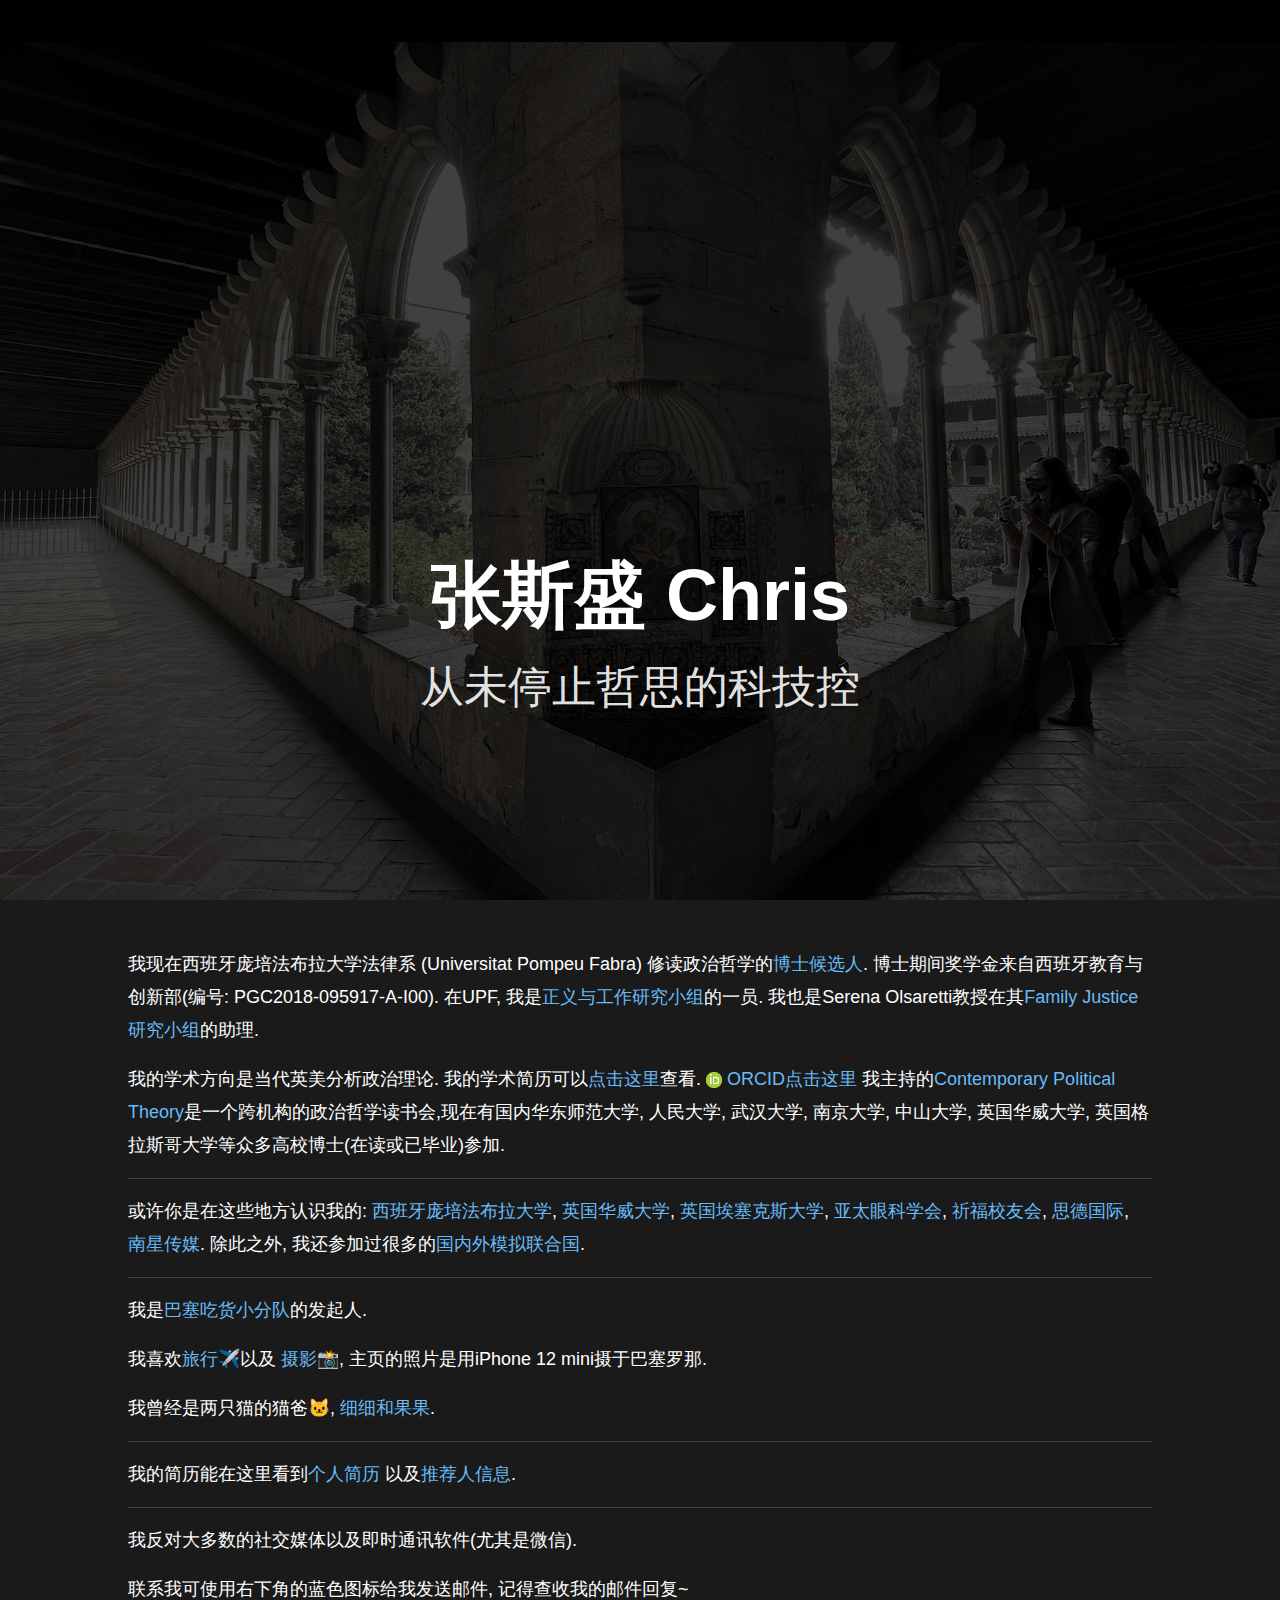
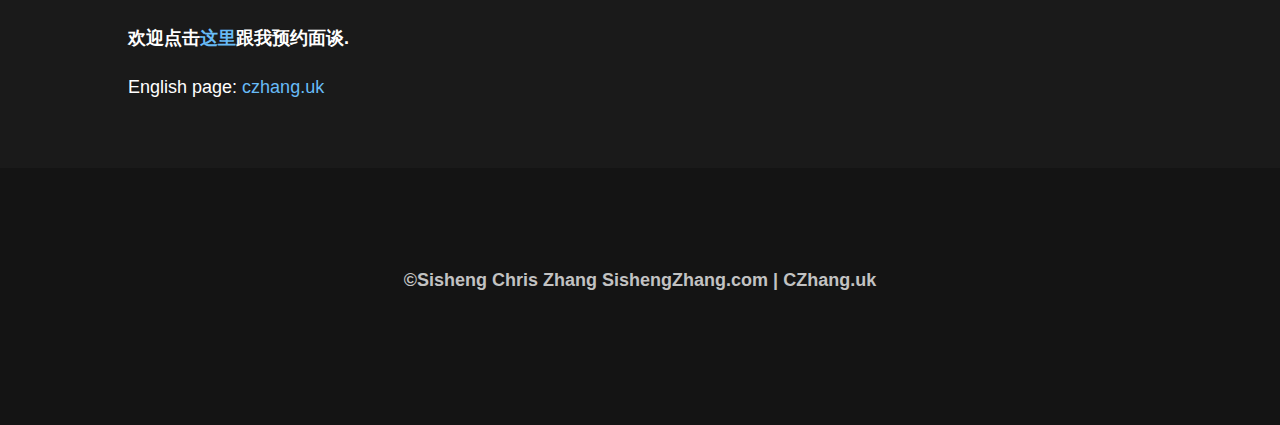
==== index.html @ 26343f3d "Update index.html" ====
<!DOCTYPE html>
<html xmlns="http://www.w3.org/1999/xhtml" lang="en">

<head>

	<meta charset="utf-8" /> 
<script type="text/javascript">window.$crisp=[];window.CRISP_WEBSITE_ID="289ef749-e0b7-4349-85bf-b45038f3fcbf";(function(){d=document;s=d.createElement("script");s.src="https://client.crisp.chat/l.js";s.async=1;d.getElementsByTagName("head")[0].appendChild(s);})();</script>

<meta http-equiv="Content-Type" content="text/html; charset=utf-8" />
		<meta name="Sisheng Chris Zhang" content="" />
		<meta name="Chris Zhang" content="" />
		<meta name="S Chris Zhang" content="" />
		<meta name="" content="" />
		<meta name="robots" content="index, follow" />
		<meta name="generator" content="RapidWeaver" />
		<link rel="apple-touch-icon" sizes="167x167" href="https://czhang.uk/resources/medium.png" />
<link rel="apple-touch-icon" sizes="180x180" href="https://czhang.uk/resources/Logo%20cut.png" />
<link rel="apple-touch-icon" sizes="152x152" href="https://czhang.uk/resources/small.png" />
<link rel="mask-icon" href="https://czhang.uk/resources/Logo%20cut.png" color="rgba(255,255,255,1.00)" /><link rel="icon" type="image/png" href="https://czhang.uk/resources/favicon_medium.png" sizes="32x32" />
<link rel="icon" type="image/png" href="https://czhang.uk/resources/favicon_small.png" sizes="16x16" />
<link rel="icon" type="image/png" href="https://czhang.uk/resources/favicon_large.png" sizes="64x64" />
 

	<!-- Meta tags -->
	<meta name="viewport" content="width=device-width, initial-scale=1.0, maximum-scale=1.0, user-scalable=0" />

	<title>Sisheng Chris Zhang</title>
	<link rel="stylesheet" type="text/css" media="all" href="rw_common/themes/Climate/consolidated-0.css?rwcache=665273799" />
		
	    
</head>

<!-- This page was created with RapidWeaver from Realmac Software. http://www.realmacsoftware.com -->

<body>
	<div class="hero" id="hero">
        <nav class="navbar navbar-expand-lg">
            <a class="navbar-brand" href="http://sishengzhang.com/">
                <span class="navbar-title">张斯盛 Chris</span>
            </a>
            <button class="navbar-toggler" type="button" data-toggle="collapse" data-target="#navbarNav" aria-controls="navbarNav" aria-expanded="false"
                aria-label="Toggle navigation">
                <span class="navbar-toggler-icon"></span>
            </button>
            <div class="collapse navbar-collapse" id="navbarNav">
                
            </div>
        </nav>

		<div class="hero-content" id="hero">
				<h1 class="hero-title">张斯盛 Chris</h1>
				<h2 class="hero-slogan">从未停止哲思的科技控</h2>
		</div>

		<div class="hero-background"></div>
	</div>

	<main class="content">
		<div class="container py-5">
			<div class="row">
				<div class="col-sm-0 main">
					<p>我现在西班牙庞培法布拉大学法律系 (Universitat Pompeu Fabra) 修读政治哲学的<a href="https://www.upf.edu/web/lphi/entry/-/-/153274/adscripcion/sisheng-chris-zhang">博士候选人</a>. 博士期间奖学金来自西班牙教育与创新部(编号: PGC2018-095917-A-I00). 在UPF, 我是<a href="https://www.upf.edu/web/justwork/members">正义与工作研究小组</a>的一员. 我也是Serena Olsaretti教授在其<a href="https://www.demographyethicsandpublicpolicy.org/">Family Justice研究小组</a>的助理.</p>

<p>我的学术方向是当代英美分析政治理论. 我的学术简历可以<a href="http://ac.czhang.uk">点击这里</a>查看. <img src="resources/ORCIDiD_icon16x16.png" alt="ORCIDiD_icon16x16.png" />
<a href="https://orcid.org/0000-0002-7326-9671">ORCID点击这里</a> 我主持的<a href="http://cpt.czhang.uk">Contemporary Political Theory</a>是一个跨机构的政治哲学读书会,现在有国内华东师范大学, 人民大学, 武汉大学, 南京大学, 中山大学, 英国华威大学, 英国格拉斯哥大学等众多高校博士(在读或已毕业)参加. </p>

<hr />

<p>或许你是在这些地方认识我的: <a href="https://www.upf.edu/web/filosofiapolitica">西班牙庞培法布拉大学</a>, <a href="https://warwick.ac.uk/fac/soc/pais/">英国华威大学</a>, <a href="https://www.essex.ac.uk/departments/government">英国埃塞克斯大学</a>, <a href="https://www.apaophth.org/">亚太眼科学会</a>, <a href="http://www.cliffordalumni.com/">祈福校友会</a>, <a href="http://www.seedasdan.org/">思德国际</a>, <a href="http://www.sstarmedia.com/">南星传媒</a>. 除此之外, 我还参加过很多的<a href="https://u.pcloud.link/publink/show?code=XZld8rXZqbcnyIj0Ha4roGVlmhu0tu2M1gRy">国内外模拟联合国</a>. </p>

<hr />

<p>我是<a href="http://foodie.czhang.uk">巴塞吃货小分队</a>的发起人. </p>

<p>我喜欢<a href="https://www.google.com/maps/d/u/0/edit?mid=1Q15YUxP8qTh0-BNy-ZKfhBfVntgDXPQ1&amp;usp=sharing">旅行✈️</a>以及 <a href="https://500px.com/kzssc">摄影📸</a>, 主页的照片是用iPhone 12 mini摄于巴塞罗那. </p>

<p>我曾经是两只猫的猫爸🐱, <a href="resources/IMG_5332.JPG">细细和果果</a>. </p>

<hr />

<p>我的简历能在这里看到<a href="https://u.pcloud.link/publink/show?code=XZ368rXZHqCH0nmxDwfwWs0xz5ySpzNex4qV">个人简历</a> 以及<a href="http://ref.czhang.uk">推荐人信息</a>.</p>

<hr />

<p>我反对大多数的社交媒体以及即时通讯软件(尤其是微信). </p>

<p>联系我可使用右下角的蓝色图标给我发送邮件, 记得查收我的邮件回复~</p>

<p><strong>欢迎点击<a href="http://meet.czhang.uk">这里</a>跟我预约面谈.</strong></p>

<p>English page: <a href="http://www.czhang.uk">czhang.uk</a></p>
                </div>

                <div class="col-sm-0 sidebar">
                    <h4>Meeting Appointment</h4>
                    
                    
                </div>
			</div>
		</div>

		<div class="footer">
			<div class="container">
				<div class="row">
					<div class="col-sm-12">
						<div class="footer-content text-center">
							&copy;Sisheng Chris Zhang  SishengZhang.com | CZhang.uk
						</div>

						
					</div>
				</div>
			</div>
		</div>
	</main>

	<script type="text/javascript" src="rw_common/themes/Climate/js/main.js?rwcache=665273799"></script>
</body>

</html>
---- rw_common/themes/Climate/consolidated-0.css ----
@media only screen {a:link,a:visited{color:rgba(104,187,247,1.00)}a:active,a:hover{color:rgba(83,150,198,1.00)}.btn-primary:link,.form-input-button{color:#fff;background-color:rgba(104,187,247,1.00);border-color:rgba(104,187,247,1.00)}.btn-primary:active,.btn-primary:hover,.form-input-button:active,.form-input-button:hover{background-color:rgba(83,150,198,1.00);border-color:rgba(83,150,198,1.00)}.footer-content a,.navbar-nav .dropdown-menu a:link,.thumbnail-caption{color:rgba(104,187,247,1.00)}.album-title,h1,h2,h3,h4,h5,h6{color:rgba(255,255,255,1.00)}.album-title em,h1 em,h2 em,h3 em,h4 em,h5 em,h6 em{color:rgba(255,255,255,1.00)}.album-title:after,h1:after,h2:after,h3:after,h4:after,h5:after,h6:after{background-color:rgba(104,187,247,1.00)}.photo-background,body{background-color:rgba(26,26,26,1.00);color:rgba(255,255,255,1.00);font-size:18px}.sidebar{color:rgba(255,255,255,0.45)}.hero-overlay{background-color:rgba(0,0,0,0.75)}.hero-background:before{background-color:rgba(0,0,0,0.75)}.hero-title{color:rgba(255,255,255,1.00)}.hero-slogan{color:rgba(255,255,255,0.90)}.navbar{background-color:rgba(0,0,0,1.00)}.nav-link:link,.nav-link:visited{color:rgba(255,255,255,0.75)}.navbar-nav>.nav-item.active>.nav-link,.navbar-nav>.nav-item>.nav-link:hover{color:rgba(255,255,255,1.00)}.navbar-toggler-icon{background:url("data:image/svg+xml;charset=utf8,%3Csvg viewBox='0 0 30 30' xmlns='http://www.w3.org/2000/svg'%3E%3Cpath stroke='rgba(255,255,255,0.75)' stroke-width='2' stroke-linecap='round' stroke-miterlimit='10' d='M4 7h22M4 15h22M4 23h22'/%3E%3C/svg%3E")}.footer{background-color:rgba(20,20,20,1.00)}.footer a:active,.footer a:hover,.footer a:link,.footer a:visited,.footer-content{color:rgba(194,194,194,1.00)!important}.sidebar {display: none !important;}.navbar .navbar-brand img {display: inline-block;}.hero-background {filter: saturate(35%);}.container {max-width: 80% !important;}}/*! * Bootstrap v4.0.0 (https://getbootstrap.com) * Copyright 2011-2018 The Bootstrap Authors * Copyright 2011-2018 Twitter, Inc. * Licensed under MIT (https://github.com/twbs/bootstrap/blob/master/LICENSE) */:root{--blue:#007bff;--indigo:#6610f2;--purple:#6f42c1;--pink:#e83e8c;--red:#dc3545;--orange:#fd7e14;--yellow:#ffc107;--green:#28a745;--teal:#20c997;--cyan:#17a2b8;--white:#fff;--gray:#6c757d;--gray-dark:#343a40;--primary:#007bff;--secondary:#6c757d;--success:#28a745;--info:#17a2b8;--warning:#ffc107;--danger:#dc3545;--light:#f8f9fa;--dark:#343a40;--breakpoint-xs:0;--breakpoint-sm:576px;--breakpoint-md:768px;--breakpoint-lg:992px;--breakpoint-xl:1200px;--font-family-sans-serif:-apple-system,BlinkMacSystemFont,"Segoe UI",Roboto,"Helvetica Neue",Arial,sans-serif,"Apple Color Emoji","Segoe UI Emoji","Segoe UI Symbol";--font-family-monospace:SFMono-Regular,Menlo,Monaco,Consolas,"Liberation Mono","Courier New",monospace}*,:after,:before{-webkit-box-sizing:border-box;box-sizing:border-box}html{font-family:sans-serif;line-height:1.15;-webkit-text-size-adjust:100%;-ms-text-size-adjust:100%;-ms-overflow-style:scrollbar;-webkit-tap-highlight-color:transparent}@-ms-viewport{width:device-width}article,aside,dialog,figcaption,figure,footer,header,hgroup,main,nav,section{display:block}body{margin:0;font-family:-apple-system,BlinkMacSystemFont,Segoe UI,Roboto,Helvetica Neue,Arial,sans-serif;font-size:1rem;font-weight:400;line-height:1.6;color:#fff;text-align:left;background-color:#000}[tabindex="-1"]:focus{outline:0!important}hr{-webkit-box-sizing:content-box;box-sizing:content-box;height:0;overflow:visible}h1,h2,h3,h4,h5,h6{margin-top:0;margin-bottom:.66666667rem}p{margin-top:0;margin-bottom:1rem}abbr[data-original-title],abbr[title]{text-decoration:underline;-webkit-text-decoration:underline dotted;text-decoration:underline dotted;cursor:help;border-bottom:0}address{font-style:normal;line-height:inherit}address,dl,ol,ul{margin-bottom:1rem}dl,ol,ul{margin-top:0}ol ol,ol ul,ul ol,ul ul{margin-bottom:0}dt{font-weight:600}dd{margin-bottom:.5rem;margin-left:0}blockquote{margin:0 0 1rem}dfn{font-style:italic}b,strong{font-weight:bolder}small{font-size:80%}sub,sup{position:relative;font-size:75%;line-height:0;vertical-align:baseline}sub{bottom:-.25em}sup{top:-.5em}a{color:#007bff;text-decoration:none;background-color:transparent;-webkit-text-decoration-skip:objects}a:hover{color:#0056b3;text-decoration:underline}a:not([href]):not([tabindex]),a:not([href]):not([tabindex]):focus,a:not([href]):not([tabindex]):hover{color:inherit;text-decoration:none}a:not([href]):not([tabindex]):focus{outline:0}code,kbd,pre,samp{font-family:monospace,monospace;font-size:1em}pre{margin-top:0;margin-bottom:1rem;overflow:auto;-ms-overflow-style:scrollbar}figure{margin:0 0 1rem}img{vertical-align:middle;border-style:none}svg:not(:root){overflow:hidden}table{border-collapse:collapse}caption{padding-top:.75rem;padding-bottom:.75rem;color:#6c757d;text-align:left;caption-side:bottom}th{text-align:inherit}label{display:inline-block;margin-bottom:.5rem}button{border-radius:0}button:focus{outline:1px dotted;outline:5px auto -webkit-focus-ring-color}button,input,optgroup,select,textarea{margin:0;font-family:inherit;font-size:inherit;line-height:inherit}button,input{overflow:visible}button,select{text-transform:none}[type=reset],[type=submit],button,html [type=button]{-webkit-appearance:button}[type=button]::-moz-focus-inner,[type=reset]::-moz-focus-inner,[type=submit]::-moz-focus-inner,button::-moz-focus-inner{padding:0;border-style:none}input[type=checkbox],input[type=radio]{-webkit-box-sizing:border-box;box-sizing:border-box;padding:0}input[type=date],input[type=datetime-local],input[type=month],input[type=time]{-webkit-appearance:listbox}textarea{overflow:auto;resize:vertical}fieldset{min-width:0;padding:0;margin:0;border:0}legend{display:block;width:100%;max-width:100%;padding:0;margin-bottom:.5rem;font-size:1.5rem;line-height:inherit;color:inherit;white-space:normal}progress{vertical-align:baseline}[type=number]::-webkit-inner-spin-button,[type=number]::-webkit-outer-spin-button{height:auto}[type=search]{outline-offset:-2px;-webkit-appearance:none}[type=search]::-webkit-search-cancel-button,[type=search]::-webkit-search-decoration{-webkit-appearance:none}::-webkit-file-upload-button{font:inherit;-webkit-appearance:button}output{display:inline-block}summary{display:list-item;cursor:pointer}template{display:none}[hidden]{display:none!important}.album-title,.blog-entry .blog-entry-title,.h1,.h2,.h3,.h4,.h5,.h6,.photo-background .photo-navigation .photo-title,h1,h2,h3,h4,h5,h6{margin-bottom:.66666667rem;font-family:inherit;font-weight:600;line-height:1.4;color:inherit}.h1,h1{font-size:4.5rem}.album-title,.blog-entry .blog-entry-title,.h2,.photo-background .photo-navigation .photo-title,h2{font-size:2.75rem}.h3,h3{font-size:2rem}.h4,h4{font-size:1.5rem}.h5,.h6,h5,h6{font-size:1rem}.album-description,.lead,.photo-background .photo-navigation .photo-caption{font-size:1.5rem;font-weight:300}.display-1{font-size:6rem}.display-1,.display-2{font-weight:300;line-height:1.4}.display-2{font-size:5.5rem}.display-3{font-size:4.5rem}.display-3,.display-4{font-weight:300;line-height:1.4}.display-4{font-size:3.5rem}hr{margin-top:1rem;margin-bottom:1rem;border:0;border-top:1px solid #404040}.small,small{font-size:80%;font-weight:400}.mark,mark{padding:.2em;background-color:#fcf8e3}.list-inline,.list-unstyled{padding-left:0;list-style:none}.list-inline-item{display:inline-block}.list-inline-item:not(:last-child){margin-right:.5rem}.initialism{font-size:90%;text-transform:uppercase}.blockquote{margin-bottom:1rem;font-size:1.25rem}.blockquote-footer{display:block;font-size:80%;color:#6c757d}.blockquote-footer:before{content:"\2014   \A0"}.album-wrapper .thumbnail-wrap .thumbnail-frame>a>img,.blog-entry img,.img-fluid,.img-thumbnail,img{max-width:100%;height:auto}.img-thumbnail{padding:.25rem;background-color:#000;border:1px solid #dee2e6;border-radius:.25rem}.figure{display:inline-block}.figure-img{margin-bottom:.5rem;line-height:1}.figure-caption{font-size:90%;color:#6c757d}code,kbd,pre,samp{font-family:SFMono-Regular,Menlo,Monaco,Consolas,Liberation Mono,Courier New,monospace}code{font-size:87.5%;color:#e83e8c;word-break:break-word}a>code{color:inherit}kbd{padding:.2rem .4rem;font-size:87.5%;color:#fff;background-color:#212529;border-radius:.2rem}kbd kbd{padding:0;font-size:100%;font-weight:600}pre{display:block;font-size:87.5%;color:#212529}pre code{font-size:inherit;color:inherit;word-break:normal}.pre-scrollable{max-height:340px;overflow-y:scroll}.container{width:100%;padding-right:15px;padding-left:15px;margin-right:auto;margin-left:auto}@media (min-width:576px){.container{max-width:540px}}@media (min-width:768px){.container{max-width:720px}}@media (min-width:992px){.container{max-width:880px}}@media (min-width:1200px){.container{max-width:980px}}.container-fluid{width:100%;padding-right:15px;padding-left:15px;margin-right:auto;margin-left:auto}.row{display:-webkit-box;display:-ms-flexbox;display:flex;-ms-flex-wrap:wrap;flex-wrap:wrap;margin-right:-15px;margin-left:-15px}.no-gutters{margin-right:0;margin-left:0}.no-gutters>.col,.no-gutters>[class*=col-]{padding-right:0;padding-left:0}.col,.col-1,.col-2,.col-3,.col-4,.col-5,.col-6,.col-7,.col-8,.col-9,.col-10,.col-11,.col-12,.col-auto,.col-lg,.col-lg-1,.col-lg-2,.col-lg-3,.col-lg-4,.col-lg-5,.col-lg-6,.col-lg-7,.col-lg-8,.col-lg-9,.col-lg-10,.col-lg-11,.col-lg-12,.col-lg-auto,.col-md,.col-md-1,.col-md-2,.col-md-3,.col-md-4,.col-md-5,.col-md-6,.col-md-7,.col-md-8,.col-md-9,.col-md-10,.col-md-11,.col-md-12,.col-md-auto,.col-sm,.col-sm-1,.col-sm-2,.col-sm-3,.col-sm-4,.col-sm-5,.col-sm-6,.col-sm-7,.col-sm-8,.col-sm-9,.col-sm-10,.col-sm-11,.col-sm-12,.col-sm-auto,.col-xl,.col-xl-1,.col-xl-2,.col-xl-3,.col-xl-4,.col-xl-5,.col-xl-6,.col-xl-7,.col-xl-8,.col-xl-9,.col-xl-10,.col-xl-11,.col-xl-12,.col-xl-auto,.form-select-field{position:relative;width:100%;min-height:1px;padding-right:15px;padding-left:15px}.col{-ms-flex-preferred-size:0;flex-basis:0;-webkit-box-flex:1;-ms-flex-positive:1;flex-grow:1;max-width:100%}.col-auto{-ms-flex:0 0 auto;flex:0 0 auto;width:auto;max-width:none}.col-1,.col-auto{-webkit-box-flex:0}.col-1{-ms-flex:0 0 8.33333333%;flex:0 0 8.33333333%;max-width:8.33333333%}.col-2{-ms-flex:0 0 16.66666667%;flex:0 0 16.66666667%;max-width:16.66666667%}.col-2,.col-3{-webkit-box-flex:0}.col-3{-ms-flex:0 0 25%;flex:0 0 25%;max-width:25%}.col-4{-ms-flex:0 0 33.33333333%;flex:0 0 33.33333333%;max-width:33.33333333%}.col-4,.col-5{-webkit-box-flex:0}.col-5{-ms-flex:0 0 41.66666667%;flex:0 0 41.66666667%;max-width:41.66666667%}.col-6{-ms-flex:0 0 50%;flex:0 0 50%;max-width:50%}.col-6,.col-7{-webkit-box-flex:0}.col-7{-ms-flex:0 0 58.33333333%;flex:0 0 58.33333333%;max-width:58.33333333%}.col-8{-ms-flex:0 0 66.66666667%;flex:0 0 66.66666667%;max-width:66.66666667%}.col-8,.col-9{-webkit-box-flex:0}.col-9{-ms-flex:0 0 75%;flex:0 0 75%;max-width:75%}.col-10{-ms-flex:0 0 83.33333333%;flex:0 0 83.33333333%;max-width:83.33333333%}.col-10,.col-11{-webkit-box-flex:0}.col-11{-ms-flex:0 0 91.66666667%;flex:0 0 91.66666667%;max-width:91.66666667%}.col-12{-webkit-box-flex:0;-ms-flex:0 0 100%;flex:0 0 100%;max-width:100%}.order-first{-webkit-box-ordinal-group:0;-ms-flex-order:-1;order:-1}.order-last{-webkit-box-ordinal-group:14;-ms-flex-order:13;order:13}.order-0{-webkit-box-ordinal-group:1;-ms-flex-order:0;order:0}.order-1{-webkit-box-ordinal-group:2;-ms-flex-order:1;order:1}.order-2{-webkit-box-ordinal-group:3;-ms-flex-order:2;order:2}.order-3{-webkit-box-ordinal-group:4;-ms-flex-order:3;order:3}.order-4{-webkit-box-ordinal-group:5;-ms-flex-order:4;order:4}.order-5{-webkit-box-ordinal-group:6;-ms-flex-order:5;order:5}.order-6{-webkit-box-ordinal-group:7;-ms-flex-order:6;order:6}.order-7{-webkit-box-ordinal-group:8;-ms-flex-order:7;order:7}.order-8{-webkit-box-ordinal-group:9;-ms-flex-order:8;order:8}.order-9{-webkit-box-ordinal-group:10;-ms-flex-order:9;order:9}.order-10{-webkit-box-ordinal-group:11;-ms-flex-order:10;order:10}.order-11{-webkit-box-ordinal-group:12;-ms-flex-order:11;order:11}.order-12{-webkit-box-ordinal-group:13;-ms-flex-order:12;order:12}.offset-1{margin-left:8.33333333%}.offset-2{margin-left:16.66666667%}.offset-3{margin-left:25%}.offset-4{margin-left:33.33333333%}.offset-5{margin-left:41.66666667%}.offset-6{margin-left:50%}.offset-7{margin-left:58.33333333%}.offset-8{margin-left:66.66666667%}.offset-9{margin-left:75%}.offset-10{margin-left:83.33333333%}.offset-11{margin-left:91.66666667%}@media (min-width:576px){.col-sm{-ms-flex-preferred-size:0;flex-basis:0;-webkit-box-flex:1;-ms-flex-positive:1;flex-grow:1;max-width:100%}.col-sm-auto{-webkit-box-flex:0;-ms-flex:0 0 auto;flex:0 0 auto;width:auto;max-width:none}.col-sm-1{-webkit-box-flex:0;-ms-flex:0 0 8.33333333%;flex:0 0 8.33333333%;max-width:8.33333333%}.col-sm-2{-webkit-box-flex:0;-ms-flex:0 0 16.66666667%;flex:0 0 16.66666667%;max-width:16.66666667%}.col-sm-3{-webkit-box-flex:0;-ms-flex:0 0 25%;flex:0 0 25%;max-width:25%}.col-sm-4{-webkit-box-flex:0;-ms-flex:0 0 33.33333333%;flex:0 0 33.33333333%;max-width:33.33333333%}.col-sm-5{-webkit-box-flex:0;-ms-flex:0 0 41.66666667%;flex:0 0 41.66666667%;max-width:41.66666667%}.col-sm-6,.form-select-field{-webkit-box-flex:0;-ms-flex:0 0 50%;flex:0 0 50%;max-width:50%}.col-sm-7{-webkit-box-flex:0;-ms-flex:0 0 58.33333333%;flex:0 0 58.33333333%;max-width:58.33333333%}.col-sm-8{-webkit-box-flex:0;-ms-flex:0 0 66.66666667%;flex:0 0 66.66666667%;max-width:66.66666667%}.col-sm-9{-webkit-box-flex:0;-ms-flex:0 0 75%;flex:0 0 75%;max-width:75%}.col-sm-10{-webkit-box-flex:0;-ms-flex:0 0 83.33333333%;flex:0 0 83.33333333%;max-width:83.33333333%}.col-sm-11{-webkit-box-flex:0;-ms-flex:0 0 91.66666667%;flex:0 0 91.66666667%;max-width:91.66666667%}.col-sm-12{-webkit-box-flex:0;-ms-flex:0 0 100%;flex:0 0 100%;max-width:100%}.order-sm-first{-webkit-box-ordinal-group:0;-ms-flex-order:-1;order:-1}.order-sm-last{-webkit-box-ordinal-group:14;-ms-flex-order:13;order:13}.order-sm-0{-webkit-box-ordinal-group:1;-ms-flex-order:0;order:0}.order-sm-1{-webkit-box-ordinal-group:2;-ms-flex-order:1;order:1}.order-sm-2{-webkit-box-ordinal-group:3;-ms-flex-order:2;order:2}.order-sm-3{-webkit-box-ordinal-group:4;-ms-flex-order:3;order:3}.order-sm-4{-webkit-box-ordinal-group:5;-ms-flex-order:4;order:4}.order-sm-5{-webkit-box-ordinal-group:6;-ms-flex-order:5;order:5}.order-sm-6{-webkit-box-ordinal-group:7;-ms-flex-order:6;order:6}.order-sm-7{-webkit-box-ordinal-group:8;-ms-flex-order:7;order:7}.order-sm-8{-webkit-box-ordinal-group:9;-ms-flex-order:8;order:8}.order-sm-9{-webkit-box-ordinal-group:10;-ms-flex-order:9;order:9}.order-sm-10{-webkit-box-ordinal-group:11;-ms-flex-order:10;order:10}.order-sm-11{-webkit-box-ordinal-group:12;-ms-flex-order:11;order:11}.order-sm-12{-webkit-box-ordinal-group:13;-ms-flex-order:12;order:12}.offset-sm-0{margin-left:0}.offset-sm-1{margin-left:8.33333333%}.offset-sm-2{margin-left:16.66666667%}.offset-sm-3{margin-left:25%}.offset-sm-4{margin-left:33.33333333%}.offset-sm-5{margin-left:41.66666667%}.offset-sm-6{margin-left:50%}.offset-sm-7{margin-left:58.33333333%}.offset-sm-8{margin-left:66.66666667%}.offset-sm-9{margin-left:75%}.offset-sm-10{margin-left:83.33333333%}.offset-sm-11{margin-left:91.66666667%}}@media (min-width:768px){.col-md{-ms-flex-preferred-size:0;flex-basis:0;-webkit-box-flex:1;-ms-flex-positive:1;flex-grow:1;max-width:100%}.col-md-auto{-webkit-box-flex:0;-ms-flex:0 0 auto;flex:0 0 auto;width:auto;max-width:none}.col-md-1{-webkit-box-flex:0;-ms-flex:0 0 8.33333333%;flex:0 0 8.33333333%;max-width:8.33333333%}.col-md-2{-webkit-box-flex:0;-ms-flex:0 0 16.66666667%;flex:0 0 16.66666667%;max-width:16.66666667%}.col-md-3{-webkit-box-flex:0;-ms-flex:0 0 25%;flex:0 0 25%;max-width:25%}.col-md-4{-webkit-box-flex:0;-ms-flex:0 0 33.33333333%;flex:0 0 33.33333333%;max-width:33.33333333%}.col-md-5{-webkit-box-flex:0;-ms-flex:0 0 41.66666667%;flex:0 0 41.66666667%;max-width:41.66666667%}.col-md-6{-webkit-box-flex:0;-ms-flex:0 0 50%;flex:0 0 50%;max-width:50%}.col-md-7{-webkit-box-flex:0;-ms-flex:0 0 58.33333333%;flex:0 0 58.33333333%;max-width:58.33333333%}.col-md-8{-webkit-box-flex:0;-ms-flex:0 0 66.66666667%;flex:0 0 66.66666667%;max-width:66.66666667%}.col-md-9{-webkit-box-flex:0;-ms-flex:0 0 75%;flex:0 0 75%;max-width:75%}.col-md-10{-webkit-box-flex:0;-ms-flex:0 0 83.33333333%;flex:0 0 83.33333333%;max-width:83.33333333%}.col-md-11{-webkit-box-flex:0;-ms-flex:0 0 91.66666667%;flex:0 0 91.66666667%;max-width:91.66666667%}.col-md-12{-webkit-box-flex:0;-ms-flex:0 0 100%;flex:0 0 100%;max-width:100%}.order-md-first{-webkit-box-ordinal-group:0;-ms-flex-order:-1;order:-1}.order-md-last{-webkit-box-ordinal-group:14;-ms-flex-order:13;order:13}.order-md-0{-webkit-box-ordinal-group:1;-ms-flex-order:0;order:0}.order-md-1{-webkit-box-ordinal-group:2;-ms-flex-order:1;order:1}.order-md-2{-webkit-box-ordinal-group:3;-ms-flex-order:2;order:2}.order-md-3{-webkit-box-ordinal-group:4;-ms-flex-order:3;order:3}.order-md-4{-webkit-box-ordinal-group:5;-ms-flex-order:4;order:4}.order-md-5{-webkit-box-ordinal-group:6;-ms-flex-order:5;order:5}.order-md-6{-webkit-box-ordinal-group:7;-ms-flex-order:6;order:6}.order-md-7{-webkit-box-ordinal-group:8;-ms-flex-order:7;order:7}.order-md-8{-webkit-box-ordinal-group:9;-ms-flex-order:8;order:8}.order-md-9{-webkit-box-ordinal-group:10;-ms-flex-order:9;order:9}.order-md-10{-webkit-box-ordinal-group:11;-ms-flex-order:10;order:10}.order-md-11{-webkit-box-ordinal-group:12;-ms-flex-order:11;order:11}.order-md-12{-webkit-box-ordinal-group:13;-ms-flex-order:12;order:12}.offset-md-0{margin-left:0}.offset-md-1{margin-left:8.33333333%}.offset-md-2{margin-left:16.66666667%}.offset-md-3{margin-left:25%}.offset-md-4{margin-left:33.33333333%}.offset-md-5{margin-left:41.66666667%}.offset-md-6{margin-left:50%}.offset-md-7{margin-left:58.33333333%}.offset-md-8{margin-left:66.66666667%}.offset-md-9{margin-left:75%}.offset-md-10{margin-left:83.33333333%}.offset-md-11{margin-left:91.66666667%}}@media (min-width:992px){.col-lg{-ms-flex-preferred-size:0;flex-basis:0;-webkit-box-flex:1;-ms-flex-positive:1;flex-grow:1;max-width:100%}.col-lg-auto{-webkit-box-flex:0;-ms-flex:0 0 auto;flex:0 0 auto;width:auto;max-width:none}.col-lg-1{-webkit-box-flex:0;-ms-flex:0 0 8.33333333%;flex:0 0 8.33333333%;max-width:8.33333333%}.col-lg-2{-webkit-box-flex:0;-ms-flex:0 0 16.66666667%;flex:0 0 16.66666667%;max-width:16.66666667%}.col-lg-3{-webkit-box-flex:0;-ms-flex:0 0 25%;flex:0 0 25%;max-width:25%}.col-lg-4{-webkit-box-flex:0;-ms-flex:0 0 33.33333333%;flex:0 0 33.33333333%;max-width:33.33333333%}.col-lg-5{-webkit-box-flex:0;-ms-flex:0 0 41.66666667%;flex:0 0 41.66666667%;max-width:41.66666667%}.col-lg-6{-webkit-box-flex:0;-ms-flex:0 0 50%;flex:0 0 50%;max-width:50%}.col-lg-7{-webkit-box-flex:0;-ms-flex:0 0 58.33333333%;flex:0 0 58.33333333%;max-width:58.33333333%}.col-lg-8{-webkit-box-flex:0;-ms-flex:0 0 66.66666667%;flex:0 0 66.66666667%;max-width:66.66666667%}.col-lg-9{-webkit-box-flex:0;-ms-flex:0 0 75%;flex:0 0 75%;max-width:75%}.col-lg-10{-webkit-box-flex:0;-ms-flex:0 0 83.33333333%;flex:0 0 83.33333333%;max-width:83.33333333%}.col-lg-11{-webkit-box-flex:0;-ms-flex:0 0 91.66666667%;flex:0 0 91.66666667%;max-width:91.66666667%}.col-lg-12{-webkit-box-flex:0;-ms-flex:0 0 100%;flex:0 0 100%;max-width:100%}.order-lg-first{-webkit-box-ordinal-group:0;-ms-flex-order:-1;order:-1}.order-lg-last{-webkit-box-ordinal-group:14;-ms-flex-order:13;order:13}.order-lg-0{-webkit-box-ordinal-group:1;-ms-flex-order:0;order:0}.order-lg-1{-webkit-box-ordinal-group:2;-ms-flex-order:1;order:1}.order-lg-2{-webkit-box-ordinal-group:3;-ms-flex-order:2;order:2}.order-lg-3{-webkit-box-ordinal-group:4;-ms-flex-order:3;order:3}.order-lg-4{-webkit-box-ordinal-group:5;-ms-flex-order:4;order:4}.order-lg-5{-webkit-box-ordinal-group:6;-ms-flex-order:5;order:5}.order-lg-6{-webkit-box-ordinal-group:7;-ms-flex-order:6;order:6}.order-lg-7{-webkit-box-ordinal-group:8;-ms-flex-order:7;order:7}.order-lg-8{-webkit-box-ordinal-group:9;-ms-flex-order:8;order:8}.order-lg-9{-webkit-box-ordinal-group:10;-ms-flex-order:9;order:9}.order-lg-10{-webkit-box-ordinal-group:11;-ms-flex-order:10;order:10}.order-lg-11{-webkit-box-ordinal-group:12;-ms-flex-order:11;order:11}.order-lg-12{-webkit-box-ordinal-group:13;-ms-flex-order:12;order:12}.offset-lg-0{margin-left:0}.offset-lg-1{margin-left:8.33333333%}.offset-lg-2{margin-left:16.66666667%}.offset-lg-3{margin-left:25%}.offset-lg-4{margin-left:33.33333333%}.offset-lg-5{margin-left:41.66666667%}.offset-lg-6{margin-left:50%}.offset-lg-7{margin-left:58.33333333%}.offset-lg-8{margin-left:66.66666667%}.offset-lg-9{margin-left:75%}.offset-lg-10{margin-left:83.33333333%}.offset-lg-11{margin-left:91.66666667%}}@media (min-width:1200px){.col-xl{-ms-flex-preferred-size:0;flex-basis:0;-webkit-box-flex:1;-ms-flex-positive:1;flex-grow:1;max-width:100%}.col-xl-auto{-webkit-box-flex:0;-ms-flex:0 0 auto;flex:0 0 auto;width:auto;max-width:none}.col-xl-1{-webkit-box-flex:0;-ms-flex:0 0 8.33333333%;flex:0 0 8.33333333%;max-width:8.33333333%}.col-xl-2{-webkit-box-flex:0;-ms-flex:0 0 16.66666667%;flex:0 0 16.66666667%;max-width:16.66666667%}.col-xl-3{-webkit-box-flex:0;-ms-flex:0 0 25%;flex:0 0 25%;max-width:25%}.col-xl-4{-webkit-box-flex:0;-ms-flex:0 0 33.33333333%;flex:0 0 33.33333333%;max-width:33.33333333%}.col-xl-5{-webkit-box-flex:0;-ms-flex:0 0 41.66666667%;flex:0 0 41.66666667%;max-width:41.66666667%}.col-xl-6{-webkit-box-flex:0;-ms-flex:0 0 50%;flex:0 0 50%;max-width:50%}.col-xl-7{-webkit-box-flex:0;-ms-flex:0 0 58.33333333%;flex:0 0 58.33333333%;max-width:58.33333333%}.col-xl-8{-webkit-box-flex:0;-ms-flex:0 0 66.66666667%;flex:0 0 66.66666667%;max-width:66.66666667%}.col-xl-9{-webkit-box-flex:0;-ms-flex:0 0 75%;flex:0 0 75%;max-width:75%}.col-xl-10{-webkit-box-flex:0;-ms-flex:0 0 83.33333333%;flex:0 0 83.33333333%;max-width:83.33333333%}.col-xl-11{-webkit-box-flex:0;-ms-flex:0 0 91.66666667%;flex:0 0 91.66666667%;max-width:91.66666667%}.col-xl-12{-webkit-box-flex:0;-ms-flex:0 0 100%;flex:0 0 100%;max-width:100%}.order-xl-first{-webkit-box-ordinal-group:0;-ms-flex-order:-1;order:-1}.order-xl-last{-webkit-box-ordinal-group:14;-ms-flex-order:13;order:13}.order-xl-0{-webkit-box-ordinal-group:1;-ms-flex-order:0;order:0}.order-xl-1{-webkit-box-ordinal-group:2;-ms-flex-order:1;order:1}.order-xl-2{-webkit-box-ordinal-group:3;-ms-flex-order:2;order:2}.order-xl-3{-webkit-box-ordinal-group:4;-ms-flex-order:3;order:3}.order-xl-4{-webkit-box-ordinal-group:5;-ms-flex-order:4;order:4}.order-xl-5{-webkit-box-ordinal-group:6;-ms-flex-order:5;order:5}.order-xl-6{-webkit-box-ordinal-group:7;-ms-flex-order:6;order:6}.order-xl-7{-webkit-box-ordinal-group:8;-ms-flex-order:7;order:7}.order-xl-8{-webkit-box-ordinal-group:9;-ms-flex-order:8;order:8}.order-xl-9{-webkit-box-ordinal-group:10;-ms-flex-order:9;order:9}.order-xl-10{-webkit-box-ordinal-group:11;-ms-flex-order:10;order:10}.order-xl-11{-webkit-box-ordinal-group:12;-ms-flex-order:11;order:11}.order-xl-12{-webkit-box-ordinal-group:13;-ms-flex-order:12;order:12}.offset-xl-0{margin-left:0}.offset-xl-1{margin-left:8.33333333%}.offset-xl-2{margin-left:16.66666667%}.offset-xl-3{margin-left:25%}.offset-xl-4{margin-left:33.33333333%}.offset-xl-5{margin-left:41.66666667%}.offset-xl-6{margin-left:50%}.offset-xl-7{margin-left:58.33333333%}.offset-xl-8{margin-left:66.66666667%}.offset-xl-9{margin-left:75%}.offset-xl-10{margin-left:83.33333333%}.offset-xl-11{margin-left:91.66666667%}}.table{width:100%;max-width:100%;margin-bottom:1rem;background-color:transparent}.table td,.table th{padding:.75rem;vertical-align:top;border-top:1px solid #dee2e6}.table thead th{vertical-align:bottom;border-bottom:2px solid #dee2e6}.table tbody+tbody{border-top:2px solid #dee2e6}.table .table{background-color:#000}.table-sm td,.table-sm th{padding:.3rem}.table-bordered,.table-bordered td,.table-bordered th{border:1px solid #dee2e6}.table-bordered thead td,.table-bordered thead th{border-bottom-width:2px}.table-striped tbody tr:nth-of-type(odd){background-color:rgba(0,0,0,.05)}.table-hover tbody tr:hover{background-color:rgba(0,0,0,.075)}.table-primary,.table-primary>td,.table-primary>th{background-color:#b8daff}.table-hover .table-primary:hover,.table-hover .table-primary:hover>td,.table-hover .table-primary:hover>th{background-color:#9fcdff}.table-secondary,.table-secondary>td,.table-secondary>th{background-color:#d6d8db}.table-hover .table-secondary:hover,.table-hover .table-secondary:hover>td,.table-hover .table-secondary:hover>th{background-color:#c8cbcf}.table-success,.table-success>td,.table-success>th{background-color:#c3e6cb}.table-hover .table-success:hover,.table-hover .table-success:hover>td,.table-hover .table-success:hover>th{background-color:#b1dfbb}.table-info,.table-info>td,.table-info>th{background-color:#bee5eb}.table-hover .table-info:hover,.table-hover .table-info:hover>td,.table-hover .table-info:hover>th{background-color:#abdde5}.table-warning,.table-warning>td,.table-warning>th{background-color:#ffeeba}.table-hover .table-warning:hover,.table-hover .table-warning:hover>td,.table-hover .table-warning:hover>th{background-color:#ffe8a1}.table-danger,.table-danger>td,.table-danger>th{background-color:#f5c6cb}.table-hover .table-danger:hover,.table-hover .table-danger:hover>td,.table-hover .table-danger:hover>th{background-color:#f1b0b7}.table-light,.table-light>td,.table-light>th{background-color:#fdfdfe}.table-hover .table-light:hover,.table-hover .table-light:hover>td,.table-hover .table-light:hover>th{background-color:#ececf6}.table-dark,.table-dark>td,.table-dark>th{background-color:#c6c8ca}.table-hover .table-dark:hover,.table-hover .table-dark:hover>td,.table-hover .table-dark:hover>th{background-color:#b9bbbe}.table-active,.table-active>td,.table-active>th,.table-hover .table-active:hover,.table-hover .table-active:hover>td,.table-hover .table-active:hover>th{background-color:rgba(0,0,0,.075)}.table .thead-dark th{color:#000;background-color:#212529;border-color:#32383e}.table .thead-light th{color:#495057;background-color:#e9ecef;border-color:#dee2e6}.table-dark{color:#000;background-color:#212529}.table-dark td,.table-dark th,.table-dark thead th{border-color:#32383e}.table-dark.table-bordered{border:0}.table-dark.table-striped tbody tr:nth-of-type(odd){background-color:hsla(0,0%,100%,.05)}.table-dark.table-hover tbody tr:hover{background-color:hsla(0,0%,100%,.075)}@media (max-width:575.98px){.table-responsive-sm{display:block;width:100%;overflow-x:auto;-webkit-overflow-scrolling:touch;-ms-overflow-style:-ms-autohiding-scrollbar}.table-responsive-sm>.table-bordered{border:0}}@media (max-width:767.98px){.table-responsive-md{display:block;width:100%;overflow-x:auto;-webkit-overflow-scrolling:touch;-ms-overflow-style:-ms-autohiding-scrollbar}.table-responsive-md>.table-bordered{border:0}}@media (max-width:991.98px){.table-responsive-lg{display:block;width:100%;overflow-x:auto;-webkit-overflow-scrolling:touch;-ms-overflow-style:-ms-autohiding-scrollbar}.table-responsive-lg>.table-bordered{border:0}}@media (max-width:1199.98px){.table-responsive-xl{display:block;width:100%;overflow-x:auto;-webkit-overflow-scrolling:touch;-ms-overflow-style:-ms-autohiding-scrollbar}.table-responsive-xl>.table-bordered{border:0}}.table-responsive{display:block;width:100%;overflow-x:auto;-webkit-overflow-scrolling:touch;-ms-overflow-style:-ms-autohiding-scrollbar}.table-responsive>.table-bordered{border:0}.form-control,.form-input-field,.form-select-field{display:block;width:100%;padding:.375rem .75rem;font-size:1rem;line-height:1.6;color:#495057;background-color:#fff;background-clip:padding-box;border:1px solid #000;border-radius:.25rem;-webkit-transition:border-color .15s ease-in-out,-webkit-box-shadow .15s ease-in-out;transition:border-color .15s ease-in-out,-webkit-box-shadow .15s ease-in-out;transition:border-color .15s ease-in-out,box-shadow .15s ease-in-out;transition:border-color .15s ease-in-out,box-shadow .15s ease-in-out,-webkit-box-shadow .15s ease-in-out}.form-control::-ms-expand,.form-input-field::-ms-expand,.form-select-field::-ms-expand{background-color:transparent;border:0}.form-control:focus,.form-input-field:focus,.form-select-field:focus{color:#495057;background-color:#fff;border-color:#80bdff;outline:0;-webkit-box-shadow:0 0 0 .2rem rgba(0,123,255,.25);box-shadow:0 0 0 .2rem rgba(0,123,255,.25)}.form-control::-webkit-input-placeholder,.form-input-field::-webkit-input-placeholder,.form-select-field::-webkit-input-placeholder{color:#6c757d;opacity:1}.form-control:-ms-input-placeholder,.form-control::-ms-input-placeholder,.form-input-field:-ms-input-placeholder,.form-input-field::-ms-input-placeholder,.form-select-field:-ms-input-placeholder,.form-select-field::-ms-input-placeholder{color:#6c757d;opacity:1}.form-control::placeholder,.form-input-field::placeholder,.form-select-field::placeholder{color:#6c757d;opacity:1}.form-control:disabled,.form-control[readonly],.form-input-field:disabled,.form-select-field:disabled,[readonly].form-input-field,[readonly].form-select-field{background-color:#e9ecef;opacity:1}select.form-control:not([size]):not([multiple]),select.form-input-field:not([size]):not([multiple]),select.form-select-field:not([size]):not([multiple]){height:calc(2.35rem + 2px)}select.form-control:focus::-ms-value,select.form-input-field:focus::-ms-value,select.form-select-field:focus::-ms-value{color:#495057;background-color:#fff}.form-control-file,.form-control-range{display:block;width:100%}.col-form-label{padding-top:calc(.375rem + 1px);padding-bottom:calc(.375rem + 1px);margin-bottom:0;font-size:inherit;line-height:1.6}.col-form-label-lg{padding-top:calc(.5rem + 1px);padding-bottom:calc(.5rem + 1px);font-size:1.25rem;line-height:1.5}.col-form-label-sm{padding-top:calc(.25rem + 1px);padding-bottom:calc(.25rem + 1px);font-size:.875rem;line-height:1.5}.form-control-plaintext{display:block;width:100%;padding-top:.375rem;padding-bottom:.375rem;margin-bottom:0;line-height:1.6;background-color:transparent;border:solid transparent;border-width:1px 0}.form-control-plaintext.form-control-lg,.form-control-plaintext.form-control-sm,.input-group-lg>.form-control-plaintext.form-control,.input-group-lg>.form-control-plaintext.form-input-field,.input-group-lg>.form-control-plaintext.form-select-field,.input-group-lg>.input-group-append>.form-control-plaintext.btn,.input-group-lg>.input-group-append>.form-control-plaintext.form-input-button,.input-group-lg>.input-group-append>.form-control-plaintext.input-group-text,.input-group-lg>.input-group-prepend>.form-control-plaintext.btn,.input-group-lg>.input-group-prepend>.form-control-plaintext.form-input-button,.input-group-lg>.input-group-prepend>.form-control-plaintext.input-group-text,.input-group-sm>.form-control-plaintext.form-control,.input-group-sm>.form-control-plaintext.form-input-field,.input-group-sm>.form-control-plaintext.form-select-field,.input-group-sm>.input-group-append>.form-control-plaintext.btn,.input-group-sm>.input-group-append>.form-control-plaintext.form-input-button,.input-group-sm>.input-group-append>.form-control-plaintext.input-group-text,.input-group-sm>.input-group-prepend>.form-control-plaintext.btn,.input-group-sm>.input-group-prepend>.form-control-plaintext.form-input-button,.input-group-sm>.input-group-prepend>.form-control-plaintext.input-group-text,.photo-background .photo-navigation p.photo-links .input-group-lg>.input-group-append>a.form-control-plaintext,.photo-background .photo-navigation p.photo-links .input-group-lg>.input-group-prepend>a.form-control-plaintext,.photo-background .photo-navigation p.photo-links .input-group-sm>.input-group-append>a.form-control-plaintext,.photo-background .photo-navigation p.photo-links .input-group-sm>.input-group-prepend>a.form-control-plaintext{padding-right:0;padding-left:0}.form-control-sm,.input-group-sm>.form-control,.input-group-sm>.form-input-field,.input-group-sm>.form-select-field,.input-group-sm>.input-group-append>.btn,.input-group-sm>.input-group-append>.form-input-button,.input-group-sm>.input-group-append>.input-group-text,.input-group-sm>.input-group-prepend>.btn,.input-group-sm>.input-group-prepend>.form-input-button,.input-group-sm>.input-group-prepend>.input-group-text,.photo-background .photo-navigation p.photo-links .input-group-sm>.input-group-append>a,.photo-background .photo-navigation p.photo-links .input-group-sm>.input-group-prepend>a{padding:.25rem .5rem;font-size:.875rem;line-height:1.5;border-radius:.2rem}.input-group-sm>.input-group-append>select.btn:not([size]):not([multiple]),.input-group-sm>.input-group-append>select.form-input-button:not([size]):not([multiple]),.input-group-sm>.input-group-append>select.input-group-text:not([size]):not([multiple]),.input-group-sm>.input-group-prepend>select.btn:not([size]):not([multiple]),.input-group-sm>.input-group-prepend>select.form-input-button:not([size]):not([multiple]),.input-group-sm>.input-group-prepend>select.input-group-text:not([size]):not([multiple]),.input-group-sm>select.form-control:not([size]):not([multiple]),.input-group-sm>select.form-input-field:not([size]):not([multiple]),.input-group-sm>select.form-select-field:not([size]):not([multiple]),select.form-control-sm:not([size]):not([multiple]){height:calc(1.8125rem + 2px)}.form-control-lg,.input-group-lg>.form-control,.input-group-lg>.form-input-field,.input-group-lg>.form-select-field,.input-group-lg>.input-group-append>.btn,.input-group-lg>.input-group-append>.form-input-button,.input-group-lg>.input-group-append>.input-group-text,.input-group-lg>.input-group-prepend>.btn,.input-group-lg>.input-group-prepend>.form-input-button,.input-group-lg>.input-group-prepend>.input-group-text,.photo-background .photo-navigation p.photo-links .input-group-lg>.input-group-append>a,.photo-background .photo-navigation p.photo-links .input-group-lg>.input-group-prepend>a{padding:.5rem 1rem;font-size:1.25rem;line-height:1.5;border-radius:.3rem}.input-group-lg>.input-group-append>select.btn:not([size]):not([multiple]),.input-group-lg>.input-group-append>select.form-input-button:not([size]):not([multiple]),.input-group-lg>.input-group-append>select.input-group-text:not([size]):not([multiple]),.input-group-lg>.input-group-prepend>select.btn:not([size]):not([multiple]),.input-group-lg>.input-group-prepend>select.form-input-button:not([size]):not([multiple]),.input-group-lg>.input-group-prepend>select.input-group-text:not([size]):not([multiple]),.input-group-lg>select.form-control:not([size]):not([multiple]),.input-group-lg>select.form-input-field:not([size]):not([multiple]),.input-group-lg>select.form-select-field:not([size]):not([multiple]),select.form-control-lg:not([size]):not([multiple]){height:calc(2.875rem + 2px)}.form-group{margin-bottom:1rem}.form-text{display:block;margin-top:.25rem}.form-row{display:-webkit-box;display:-ms-flexbox;display:flex;-ms-flex-wrap:wrap;flex-wrap:wrap;margin-right:-5px;margin-left:-5px}.form-row>.col,.form-row>[class*=col-]{padding-right:5px;padding-left:5px}.form-check{position:relative;display:block;padding-left:1.25rem}.form-check-input{position:absolute;margin-top:.3rem;margin-left:-1.25rem}.form-check-input:disabled~.form-check-label{color:#6c757d}.form-check-label{margin-bottom:0}.form-check-inline{display:-webkit-inline-box;display:-ms-inline-flexbox;display:inline-flex;-webkit-box-align:center;-ms-flex-align:center;align-items:center;padding-left:0;margin-right:.75rem}.form-check-inline .form-check-input{position:static;margin-top:0;margin-right:.3125rem;margin-left:0}.valid-feedback{display:none;width:100%;margin-top:.25rem;font-size:80%;color:#28a745}.valid-tooltip{position:absolute;top:100%;z-index:5;display:none;max-width:100%;padding:.5rem;margin-top:.1rem;font-size:.875rem;line-height:1;color:#fff;background-color:rgba(40,167,69,.8);border-radius:.2rem}.custom-select.is-valid,.form-control.is-valid,.is-valid.form-input-field,.is-valid.form-select-field,.was-validated .custom-select:valid,.was-validated .form-control:valid,.was-validated .form-input-field:valid,.was-validated .form-select-field:valid{border-color:#28a745}.custom-select.is-valid:focus,.form-control.is-valid:focus,.is-valid.form-input-field:focus,.is-valid.form-select-field:focus,.was-validated .custom-select:valid:focus,.was-validated .form-control:valid:focus,.was-validated .form-input-field:valid:focus,.was-validated .form-select-field:valid:focus{border-color:#28a745;-webkit-box-shadow:0 0 0 .2rem rgba(40,167,69,.25);box-shadow:0 0 0 .2rem rgba(40,167,69,.25)}.custom-select.is-valid~.valid-feedback,.custom-select.is-valid~.valid-tooltip,.form-control.is-valid~.valid-feedback,.form-control.is-valid~.valid-tooltip,.is-valid.form-input-field~.valid-feedback,.is-valid.form-input-field~.valid-tooltip,.is-valid.form-select-field~.valid-feedback,.is-valid.form-select-field~.valid-tooltip,.was-validated .custom-select:valid~.valid-feedback,.was-validated .custom-select:valid~.valid-tooltip,.was-validated .form-control:valid~.valid-feedback,.was-validated .form-control:valid~.valid-tooltip,.was-validated .form-input-field:valid~.valid-feedback,.was-validated .form-input-field:valid~.valid-tooltip,.was-validated .form-select-field:valid~.valid-feedback,.was-validated .form-select-field:valid~.valid-tooltip{display:block}.form-check-input.is-valid~.form-check-label,.was-validated .form-check-input:valid~.form-check-label{color:#28a745}.form-check-input.is-valid~.valid-feedback,.form-check-input.is-valid~.valid-tooltip,.was-validated .form-check-input:valid~.valid-feedback,.was-validated .form-check-input:valid~.valid-tooltip{display:block}.custom-control-input.is-valid~.custom-control-label,.was-validated .custom-control-input:valid~.custom-control-label{color:#28a745}.custom-control-input.is-valid~.custom-control-label:before,.was-validated .custom-control-input:valid~.custom-control-label:before{background-color:#71dd8a}.custom-control-input.is-valid~.valid-feedback,.custom-control-input.is-valid~.valid-tooltip,.was-validated .custom-control-input:valid~.valid-feedback,.was-validated .custom-control-input:valid~.valid-tooltip{display:block}.custom-control-input.is-valid:checked~.custom-control-label:before,.was-validated .custom-control-input:valid:checked~.custom-control-label:before{background-color:#34ce57}.custom-control-input.is-valid:focus~.custom-control-label:before,.was-validated .custom-control-input:valid:focus~.custom-control-label:before{-webkit-box-shadow:0 0 0 1px #000,0 0 0 .2rem rgba(40,167,69,.25);box-shadow:0 0 0 1px #000,0 0 0 .2rem rgba(40,167,69,.25)}.custom-file-input.is-valid~.custom-file-label,.was-validated .custom-file-input:valid~.custom-file-label{border-color:#28a745}.custom-file-input.is-valid~.custom-file-label:before,.was-validated .custom-file-input:valid~.custom-file-label:before{border-color:inherit}.custom-file-input.is-valid~.valid-feedback,.custom-file-input.is-valid~.valid-tooltip,.was-validated .custom-file-input:valid~.valid-feedback,.was-validated .custom-file-input:valid~.valid-tooltip{display:block}.custom-file-input.is-valid:focus~.custom-file-label,.was-validated .custom-file-input:valid:focus~.custom-file-label{-webkit-box-shadow:0 0 0 .2rem rgba(40,167,69,.25);box-shadow:0 0 0 .2rem rgba(40,167,69,.25)}.invalid-feedback{display:none;width:100%;margin-top:.25rem;font-size:80%;color:#dc3545}.invalid-tooltip{position:absolute;top:100%;z-index:5;display:none;max-width:100%;padding:.5rem;margin-top:.1rem;font-size:.875rem;line-height:1;color:#fff;background-color:rgba(220,53,69,.8);border-radius:.2rem}.custom-select.is-invalid,.form-control.is-invalid,.is-invalid.form-input-field,.is-invalid.form-select-field,.was-validated .custom-select:invalid,.was-validated .form-control:invalid,.was-validated .form-input-field:invalid,.was-validated .form-select-field:invalid{border-color:#dc3545}.custom-select.is-invalid:focus,.form-control.is-invalid:focus,.is-invalid.form-input-field:focus,.is-invalid.form-select-field:focus,.was-validated .custom-select:invalid:focus,.was-validated .form-control:invalid:focus,.was-validated .form-input-field:invalid:focus,.was-validated .form-select-field:invalid:focus{border-color:#dc3545;-webkit-box-shadow:0 0 0 .2rem rgba(220,53,69,.25);box-shadow:0 0 0 .2rem rgba(220,53,69,.25)}.custom-select.is-invalid~.invalid-feedback,.custom-select.is-invalid~.invalid-tooltip,.form-control.is-invalid~.invalid-feedback,.form-control.is-invalid~.invalid-tooltip,.is-invalid.form-input-field~.invalid-feedback,.is-invalid.form-input-field~.invalid-tooltip,.is-invalid.form-select-field~.invalid-feedback,.is-invalid.form-select-field~.invalid-tooltip,.was-validated .custom-select:invalid~.invalid-feedback,.was-validated .custom-select:invalid~.invalid-tooltip,.was-validated .form-control:invalid~.invalid-feedback,.was-validated .form-control:invalid~.invalid-tooltip,.was-validated .form-input-field:invalid~.invalid-feedback,.was-validated .form-input-field:invalid~.invalid-tooltip,.was-validated .form-select-field:invalid~.invalid-feedback,.was-validated .form-select-field:invalid~.invalid-tooltip{display:block}.form-check-input.is-invalid~.form-check-label,.was-validated .form-check-input:invalid~.form-check-label{color:#dc3545}.form-check-input.is-invalid~.invalid-feedback,.form-check-input.is-invalid~.invalid-tooltip,.was-validated .form-check-input:invalid~.invalid-feedback,.was-validated .form-check-input:invalid~.invalid-tooltip{display:block}.custom-control-input.is-invalid~.custom-control-label,.was-validated .custom-control-input:invalid~.custom-control-label{color:#dc3545}.custom-control-input.is-invalid~.custom-control-label:before,.was-validated .custom-control-input:invalid~.custom-control-label:before{background-color:#efa2a9}.custom-control-input.is-invalid~.invalid-feedback,.custom-control-input.is-invalid~.invalid-tooltip,.was-validated .custom-control-input:invalid~.invalid-feedback,.was-validated .custom-control-input:invalid~.invalid-tooltip{display:block}.custom-control-input.is-invalid:checked~.custom-control-label:before,.was-validated .custom-control-input:invalid:checked~.custom-control-label:before{background-color:#e4606d}.custom-control-input.is-invalid:focus~.custom-control-label:before,.was-validated .custom-control-input:invalid:focus~.custom-control-label:before{-webkit-box-shadow:0 0 0 1px #000,0 0 0 .2rem rgba(220,53,69,.25);box-shadow:0 0 0 1px #000,0 0 0 .2rem rgba(220,53,69,.25)}.custom-file-input.is-invalid~.custom-file-label,.was-validated .custom-file-input:invalid~.custom-file-label{border-color:#dc3545}.custom-file-input.is-invalid~.custom-file-label:before,.was-validated .custom-file-input:invalid~.custom-file-label:before{border-color:inherit}.custom-file-input.is-invalid~.invalid-feedback,.custom-file-input.is-invalid~.invalid-tooltip,.was-validated .custom-file-input:invalid~.invalid-feedback,.was-validated .custom-file-input:invalid~.invalid-tooltip{display:block}.custom-file-input.is-invalid:focus~.custom-file-label,.was-validated .custom-file-input:invalid:focus~.custom-file-label{-webkit-box-shadow:0 0 0 .2rem rgba(220,53,69,.25);box-shadow:0 0 0 .2rem rgba(220,53,69,.25)}.form-inline{display:-webkit-box;display:-ms-flexbox;display:flex;-webkit-box-orient:horizontal;-webkit-box-direction:normal;-ms-flex-flow:row wrap;flex-flow:row wrap;-webkit-box-align:center;-ms-flex-align:center;align-items:center}.form-inline .form-check{width:100%}@media (min-width:576px){.form-inline label{-ms-flex-align:center;-webkit-box-pack:center;-ms-flex-pack:center;justify-content:center}.form-inline .form-group,.form-inline label{display:-webkit-box;display:-ms-flexbox;display:flex;-webkit-box-align:center;align-items:center;margin-bottom:0}.form-inline .form-group{-webkit-box-flex:0;-ms-flex:0 0 auto;flex:0 0 auto;-webkit-box-orient:horizontal;-webkit-box-direction:normal;-ms-flex-flow:row wrap;flex-flow:row wrap;-ms-flex-align:center}.form-inline .form-control,.form-inline .form-input-field,.form-inline .form-select-field{display:inline-block;width:auto;vertical-align:middle}.form-inline .form-control-plaintext{display:inline-block}.form-inline .input-group{width:auto}.form-inline .form-check{display:-webkit-box;display:-ms-flexbox;display:flex;-webkit-box-align:center;-ms-flex-align:center;align-items:center;-webkit-box-pack:center;-ms-flex-pack:center;justify-content:center;width:auto;padding-left:0}.form-inline .form-check-input{position:relative;margin-top:0;margin-right:.25rem;margin-left:0}.form-inline .custom-control{-webkit-box-align:center;-ms-flex-align:center;align-items:center;-webkit-box-pack:center;-ms-flex-pack:center;justify-content:center}.form-inline .custom-control-label{margin-bottom:0}}.btn,.form-input-button,.photo-background .photo-navigation p.photo-links a{display:inline-block;font-weight:400;text-align:center;white-space:nowrap;vertical-align:middle;-webkit-user-select:none;-moz-user-select:none;-ms-user-select:none;user-select:none;border:1px solid transparent;padding:.375rem .75rem;font-size:1rem;line-height:1.6;border-radius:.25rem;-webkit-transition:color .15s ease-in-out,background-color .15s ease-in-out,border-color .15s ease-in-out,-webkit-box-shadow .15s ease-in-out;transition:color .15s ease-in-out,background-color .15s ease-in-out,border-color .15s ease-in-out,-webkit-box-shadow .15s ease-in-out;transition:color .15s ease-in-out,background-color .15s ease-in-out,border-color .15s ease-in-out,box-shadow .15s ease-in-out;transition:color .15s ease-in-out,background-color .15s ease-in-out,border-color .15s ease-in-out,box-shadow .15s ease-in-out,-webkit-box-shadow .15s ease-in-out}.btn:focus,.btn:hover,.form-input-button:focus,.form-input-button:hover,.photo-background .photo-navigation p.photo-links a:focus,.photo-background .photo-navigation p.photo-links a:hover{text-decoration:none}.btn.focus,.btn:focus,.focus.form-input-button,.form-input-button:focus,.photo-background .photo-navigation p.photo-links a.focus,.photo-background .photo-navigation p.photo-links a:focus{outline:0;-webkit-box-shadow:0 0 0 .2rem rgba(0,123,255,.25);box-shadow:0 0 0 .2rem rgba(0,123,255,.25)}.btn.disabled,.btn:disabled,.disabled.form-input-button,.form-input-button:disabled,.photo-background .photo-navigation p.photo-links a.disabled,.photo-background .photo-navigation p.photo-links a:disabled{opacity:.65}.btn:not(:disabled):not(.disabled),.form-input-button:not(:disabled):not(.disabled),.photo-background .photo-navigation p.photo-links a:not(:disabled):not(.disabled){cursor:pointer}.btn:not(:disabled):not(.disabled).active,.btn:not(:disabled):not(.disabled):active,.form-input-button:not(:disabled):not(.disabled).active,.form-input-button:not(:disabled):not(.disabled):active,.photo-background .photo-navigation p.photo-links a:not(:disabled):not(.disabled).active,.photo-background .photo-navigation p.photo-links a:not(:disabled):not(.disabled):active{background-image:none}.photo-background .photo-navigation p.photo-links a.disabled,.photo-background .photo-navigation p.photo-links fieldset:disabled a,a.btn.disabled,a.disabled.form-input-button,fieldset:disabled .photo-background .photo-navigation p.photo-links a,fieldset:disabled a.btn,fieldset:disabled a.form-input-button{pointer-events:none}.btn-primary,.form-input-button,.photo-background .photo-navigation p.photo-links a{color:#fff;background-color:#007bff;border-color:#007bff}.btn-primary:hover,.form-input-button:hover,.photo-background .photo-navigation p.photo-links a:hover{color:#fff;background-color:#0069d9;border-color:#0062cc}.btn-primary.focus,.btn-primary:focus,.focus.form-input-button,.form-input-button:focus,.photo-background .photo-navigation p.photo-links a.focus,.photo-background .photo-navigation p.photo-links a:focus{-webkit-box-shadow:0 0 0 .2rem rgba(0,123,255,.5);box-shadow:0 0 0 .2rem rgba(0,123,255,.5)}.btn-primary.disabled,.btn-primary:disabled,.disabled.form-input-button,.form-input-button:disabled,.photo-background .photo-navigation p.photo-links a.disabled,.photo-background .photo-navigation p.photo-links a:disabled{color:#fff;background-color:#007bff;border-color:#007bff}.btn-primary:not(:disabled):not(.disabled).active,.btn-primary:not(:disabled):not(.disabled):active,.form-input-button:not(:disabled):not(.disabled).active,.form-input-button:not(:disabled):not(.disabled):active,.photo-background .photo-navigation p.photo-links .show>a.dropdown-toggle,.photo-background .photo-navigation p.photo-links a:not(:disabled):not(.disabled).active,.photo-background .photo-navigation p.photo-links a:not(:disabled):not(.disabled):active,.show>.btn-primary.dropdown-toggle,.show>.dropdown-toggle.form-input-button{color:#fff;background-color:#0062cc;border-color:#005cbf}.btn-primary:not(:disabled):not(.disabled).active:focus,.btn-primary:not(:disabled):not(.disabled):active:focus,.form-input-button:not(:disabled):not(.disabled).active:focus,.form-input-button:not(:disabled):not(.disabled):active:focus,.photo-background .photo-navigation p.photo-links .show>a.dropdown-toggle:focus,.photo-background .photo-navigation p.photo-links a:not(:disabled):not(.disabled).active:focus,.photo-background .photo-navigation p.photo-links a:not(:disabled):not(.disabled):active:focus,.show>.btn-primary.dropdown-toggle:focus,.show>.dropdown-toggle.form-input-button:focus{-webkit-box-shadow:0 0 0 .2rem rgba(0,123,255,.5);box-shadow:0 0 0 .2rem rgba(0,123,255,.5)}.btn-secondary{color:#fff;background-color:#6c757d;border-color:#6c757d}.btn-secondary:hover{color:#fff;background-color:#5a6268;border-color:#545b62}.btn-secondary.focus,.btn-secondary:focus{-webkit-box-shadow:0 0 0 .2rem hsla(208,7%,46%,.5);box-shadow:0 0 0 .2rem hsla(208,7%,46%,.5)}.btn-secondary.disabled,.btn-secondary:disabled{color:#fff;background-color:#6c757d;border-color:#6c757d}.btn-secondary:not(:disabled):not(.disabled).active,.btn-secondary:not(:disabled):not(.disabled):active,.show>.btn-secondary.dropdown-toggle{color:#fff;background-color:#545b62;border-color:#4e555b}.btn-secondary:not(:disabled):not(.disabled).active:focus,.btn-secondary:not(:disabled):not(.disabled):active:focus,.show>.btn-secondary.dropdown-toggle:focus{-webkit-box-shadow:0 0 0 .2rem hsla(208,7%,46%,.5);box-shadow:0 0 0 .2rem hsla(208,7%,46%,.5)}.btn-success{color:#fff;background-color:#28a745;border-color:#28a745}.btn-success:hover{color:#fff;background-color:#218838;border-color:#1e7e34}.btn-success.focus,.btn-success:focus{-webkit-box-shadow:0 0 0 .2rem rgba(40,167,69,.5);box-shadow:0 0 0 .2rem rgba(40,167,69,.5)}.btn-success.disabled,.btn-success:disabled{color:#fff;background-color:#28a745;border-color:#28a745}.btn-success:not(:disabled):not(.disabled).active,.btn-success:not(:disabled):not(.disabled):active,.show>.btn-success.dropdown-toggle{color:#fff;background-color:#1e7e34;border-color:#1c7430}.btn-success:not(:disabled):not(.disabled).active:focus,.btn-success:not(:disabled):not(.disabled):active:focus,.show>.btn-success.dropdown-toggle:focus{-webkit-box-shadow:0 0 0 .2rem rgba(40,167,69,.5);box-shadow:0 0 0 .2rem rgba(40,167,69,.5)}.btn-info{color:#fff;background-color:#17a2b8;border-color:#17a2b8}.btn-info:hover{color:#fff;background-color:#138496;border-color:#117a8b}.btn-info.focus,.btn-info:focus{-webkit-box-shadow:0 0 0 .2rem rgba(23,162,184,.5);box-shadow:0 0 0 .2rem rgba(23,162,184,.5)}.btn-info.disabled,.btn-info:disabled{color:#fff;background-color:#17a2b8;border-color:#17a2b8}.btn-info:not(:disabled):not(.disabled).active,.btn-info:not(:disabled):not(.disabled):active,.show>.btn-info.dropdown-toggle{color:#fff;background-color:#117a8b;border-color:#10707f}.btn-info:not(:disabled):not(.disabled).active:focus,.btn-info:not(:disabled):not(.disabled):active:focus,.show>.btn-info.dropdown-toggle:focus{-webkit-box-shadow:0 0 0 .2rem rgba(23,162,184,.5);box-shadow:0 0 0 .2rem rgba(23,162,184,.5)}.btn-warning{color:#212529;background-color:#ffc107;border-color:#ffc107}.btn-warning:hover{color:#212529;background-color:#e0a800;border-color:#d39e00}.btn-warning.focus,.btn-warning:focus{-webkit-box-shadow:0 0 0 .2rem rgba(255,193,7,.5);box-shadow:0 0 0 .2rem rgba(255,193,7,.5)}.btn-warning.disabled,.btn-warning:disabled{color:#212529;background-color:#ffc107;border-color:#ffc107}.btn-warning:not(:disabled):not(.disabled).active,.btn-warning:not(:disabled):not(.disabled):active,.show>.btn-warning.dropdown-toggle{color:#212529;background-color:#d39e00;border-color:#c69500}.btn-warning:not(:disabled):not(.disabled).active:focus,.btn-warning:not(:disabled):not(.disabled):active:focus,.show>.btn-warning.dropdown-toggle:focus{-webkit-box-shadow:0 0 0 .2rem rgba(255,193,7,.5);box-shadow:0 0 0 .2rem rgba(255,193,7,.5)}.btn-danger{color:#fff;background-color:#dc3545;border-color:#dc3545}.btn-danger:hover{color:#fff;background-color:#c82333;border-color:#bd2130}.btn-danger.focus,.btn-danger:focus{-webkit-box-shadow:0 0 0 .2rem rgba(220,53,69,.5);box-shadow:0 0 0 .2rem rgba(220,53,69,.5)}.btn-danger.disabled,.btn-danger:disabled{color:#fff;background-color:#dc3545;border-color:#dc3545}.btn-danger:not(:disabled):not(.disabled).active,.btn-danger:not(:disabled):not(.disabled):active,.show>.btn-danger.dropdown-toggle{color:#fff;background-color:#bd2130;border-color:#b21f2d}.btn-danger:not(:disabled):not(.disabled).active:focus,.btn-danger:not(:disabled):not(.disabled):active:focus,.show>.btn-danger.dropdown-toggle:focus{-webkit-box-shadow:0 0 0 .2rem rgba(220,53,69,.5);box-shadow:0 0 0 .2rem rgba(220,53,69,.5)}.btn-light{color:#212529;background-color:#f8f9fa;border-color:#f8f9fa}.btn-light:hover{color:#212529;background-color:#e2e6ea;border-color:#dae0e5}.btn-light.focus,.btn-light:focus{-webkit-box-shadow:0 0 0 .2rem rgba(248,249,250,.5);box-shadow:0 0 0 .2rem rgba(248,249,250,.5)}.btn-light.disabled,.btn-light:disabled{color:#212529;background-color:#f8f9fa;border-color:#f8f9fa}.btn-light:not(:disabled):not(.disabled).active,.btn-light:not(:disabled):not(.disabled):active,.show>.btn-light.dropdown-toggle{color:#212529;background-color:#dae0e5;border-color:#d3d9df}.btn-light:not(:disabled):not(.disabled).active:focus,.btn-light:not(:disabled):not(.disabled):active:focus,.show>.btn-light.dropdown-toggle:focus{-webkit-box-shadow:0 0 0 .2rem rgba(248,249,250,.5);box-shadow:0 0 0 .2rem rgba(248,249,250,.5)}.btn-dark{color:#fff;background-color:#343a40;border-color:#343a40}.btn-dark:hover{color:#fff;background-color:#23272b;border-color:#1d2124}.btn-dark.focus,.btn-dark:focus{-webkit-box-shadow:0 0 0 .2rem rgba(52,58,64,.5);box-shadow:0 0 0 .2rem rgba(52,58,64,.5)}.btn-dark.disabled,.btn-dark:disabled{color:#fff;background-color:#343a40;border-color:#343a40}.btn-dark:not(:disabled):not(.disabled).active,.btn-dark:not(:disabled):not(.disabled):active,.show>.btn-dark.dropdown-toggle{color:#fff;background-color:#1d2124;border-color:#171a1d}.btn-dark:not(:disabled):not(.disabled).active:focus,.btn-dark:not(:disabled):not(.disabled):active:focus,.show>.btn-dark.dropdown-toggle:focus{-webkit-box-shadow:0 0 0 .2rem rgba(52,58,64,.5);box-shadow:0 0 0 .2rem rgba(52,58,64,.5)}.btn-outline-primary{color:#007bff;background-color:transparent;background-image:none;border-color:#007bff}.btn-outline-primary:hover{color:#fff;background-color:#007bff;border-color:#007bff}.btn-outline-primary.focus,.btn-outline-primary:focus{-webkit-box-shadow:0 0 0 .2rem rgba(0,123,255,.5);box-shadow:0 0 0 .2rem rgba(0,123,255,.5)}.btn-outline-primary.disabled,.btn-outline-primary:disabled{color:#007bff;background-color:transparent}.btn-outline-primary:not(:disabled):not(.disabled).active,.btn-outline-primary:not(:disabled):not(.disabled):active,.show>.btn-outline-primary.dropdown-toggle{color:#fff;background-color:#007bff;border-color:#007bff}.btn-outline-primary:not(:disabled):not(.disabled).active:focus,.btn-outline-primary:not(:disabled):not(.disabled):active:focus,.show>.btn-outline-primary.dropdown-toggle:focus{-webkit-box-shadow:0 0 0 .2rem rgba(0,123,255,.5);box-shadow:0 0 0 .2rem rgba(0,123,255,.5)}.btn-outline-secondary,.form-input-button[type=reset]{color:#6c757d;background-color:transparent;background-image:none;border-color:#6c757d}.btn-outline-secondary:hover,.form-input-button[type=reset]:hover{color:#fff;background-color:#6c757d;border-color:#6c757d}.btn-outline-secondary.focus,.btn-outline-secondary:focus,.focus.form-input-button[type=reset],.form-input-button[type=reset]:focus{-webkit-box-shadow:0 0 0 .2rem hsla(208,7%,46%,.5);box-shadow:0 0 0 .2rem hsla(208,7%,46%,.5)}.btn-outline-secondary.disabled,.btn-outline-secondary:disabled,.disabled.form-input-button[type=reset],.form-input-button[type=reset]:disabled{color:#6c757d;background-color:transparent}.btn-outline-secondary:not(:disabled):not(.disabled).active,.btn-outline-secondary:not(:disabled):not(.disabled):active,.form-input-button[type=reset]:not(:disabled):not(.disabled).active,.form-input-button[type=reset]:not(:disabled):not(.disabled):active,.show>.btn-outline-secondary.dropdown-toggle,.show>.dropdown-toggle.form-input-button[type=reset]{color:#fff;background-color:#6c757d;border-color:#6c757d}.btn-outline-secondary:not(:disabled):not(.disabled).active:focus,.btn-outline-secondary:not(:disabled):not(.disabled):active:focus,.form-input-button[type=reset]:not(:disabled):not(.disabled).active:focus,.form-input-button[type=reset]:not(:disabled):not(.disabled):active:focus,.show>.btn-outline-secondary.dropdown-toggle:focus,.show>.dropdown-toggle.form-input-button[type=reset]:focus{-webkit-box-shadow:0 0 0 .2rem hsla(208,7%,46%,.5);box-shadow:0 0 0 .2rem hsla(208,7%,46%,.5)}.btn-outline-success{color:#28a745;background-color:transparent;background-image:none;border-color:#28a745}.btn-outline-success:hover{color:#fff;background-color:#28a745;border-color:#28a745}.btn-outline-success.focus,.btn-outline-success:focus{-webkit-box-shadow:0 0 0 .2rem rgba(40,167,69,.5);box-shadow:0 0 0 .2rem rgba(40,167,69,.5)}.btn-outline-success.disabled,.btn-outline-success:disabled{color:#28a745;background-color:transparent}.btn-outline-success:not(:disabled):not(.disabled).active,.btn-outline-success:not(:disabled):not(.disabled):active,.show>.btn-outline-success.dropdown-toggle{color:#fff;background-color:#28a745;border-color:#28a745}.btn-outline-success:not(:disabled):not(.disabled).active:focus,.btn-outline-success:not(:disabled):not(.disabled):active:focus,.show>.btn-outline-success.dropdown-toggle:focus{-webkit-box-shadow:0 0 0 .2rem rgba(40,167,69,.5);box-shadow:0 0 0 .2rem rgba(40,167,69,.5)}.btn-outline-info{color:#17a2b8;background-color:transparent;background-image:none;border-color:#17a2b8}.btn-outline-info:hover{color:#fff;background-color:#17a2b8;border-color:#17a2b8}.btn-outline-info.focus,.btn-outline-info:focus{-webkit-box-shadow:0 0 0 .2rem rgba(23,162,184,.5);box-shadow:0 0 0 .2rem rgba(23,162,184,.5)}.btn-outline-info.disabled,.btn-outline-info:disabled{color:#17a2b8;background-color:transparent}.btn-outline-info:not(:disabled):not(.disabled).active,.btn-outline-info:not(:disabled):not(.disabled):active,.show>.btn-outline-info.dropdown-toggle{color:#fff;background-color:#17a2b8;border-color:#17a2b8}.btn-outline-info:not(:disabled):not(.disabled).active:focus,.btn-outline-info:not(:disabled):not(.disabled):active:focus,.show>.btn-outline-info.dropdown-toggle:focus{-webkit-box-shadow:0 0 0 .2rem rgba(23,162,184,.5);box-shadow:0 0 0 .2rem rgba(23,162,184,.5)}.btn-outline-warning{color:#ffc107;background-color:transparent;background-image:none;border-color:#ffc107}.btn-outline-warning:hover{color:#212529;background-color:#ffc107;border-color:#ffc107}.btn-outline-warning.focus,.btn-outline-warning:focus{-webkit-box-shadow:0 0 0 .2rem rgba(255,193,7,.5);box-shadow:0 0 0 .2rem rgba(255,193,7,.5)}.btn-outline-warning.disabled,.btn-outline-warning:disabled{color:#ffc107;background-color:transparent}.btn-outline-warning:not(:disabled):not(.disabled).active,.btn-outline-warning:not(:disabled):not(.disabled):active,.show>.btn-outline-warning.dropdown-toggle{color:#212529;background-color:#ffc107;border-color:#ffc107}.btn-outline-warning:not(:disabled):not(.disabled).active:focus,.btn-outline-warning:not(:disabled):not(.disabled):active:focus,.show>.btn-outline-warning.dropdown-toggle:focus{-webkit-box-shadow:0 0 0 .2rem rgba(255,193,7,.5);box-shadow:0 0 0 .2rem rgba(255,193,7,.5)}.btn-outline-danger{color:#dc3545;background-color:transparent;background-image:none;border-color:#dc3545}.btn-outline-danger:hover{color:#fff;background-color:#dc3545;border-color:#dc3545}.btn-outline-danger.focus,.btn-outline-danger:focus{-webkit-box-shadow:0 0 0 .2rem rgba(220,53,69,.5);box-shadow:0 0 0 .2rem rgba(220,53,69,.5)}.btn-outline-danger.disabled,.btn-outline-danger:disabled{color:#dc3545;background-color:transparent}.btn-outline-danger:not(:disabled):not(.disabled).active,.btn-outline-danger:not(:disabled):not(.disabled):active,.show>.btn-outline-danger.dropdown-toggle{color:#fff;background-color:#dc3545;border-color:#dc3545}.btn-outline-danger:not(:disabled):not(.disabled).active:focus,.btn-outline-danger:not(:disabled):not(.disabled):active:focus,.show>.btn-outline-danger.dropdown-toggle:focus{-webkit-box-shadow:0 0 0 .2rem rgba(220,53,69,.5);box-shadow:0 0 0 .2rem rgba(220,53,69,.5)}.btn-outline-light{color:#f8f9fa;background-color:transparent;background-image:none;border-color:#f8f9fa}.btn-outline-light:hover{color:#212529;background-color:#f8f9fa;border-color:#f8f9fa}.btn-outline-light.focus,.btn-outline-light:focus{-webkit-box-shadow:0 0 0 .2rem rgba(248,249,250,.5);box-shadow:0 0 0 .2rem rgba(248,249,250,.5)}.btn-outline-light.disabled,.btn-outline-light:disabled{color:#f8f9fa;background-color:transparent}.btn-outline-light:not(:disabled):not(.disabled).active,.btn-outline-light:not(:disabled):not(.disabled):active,.show>.btn-outline-light.dropdown-toggle{color:#212529;background-color:#f8f9fa;border-color:#f8f9fa}.btn-outline-light:not(:disabled):not(.disabled).active:focus,.btn-outline-light:not(:disabled):not(.disabled):active:focus,.show>.btn-outline-light.dropdown-toggle:focus{-webkit-box-shadow:0 0 0 .2rem rgba(248,249,250,.5);box-shadow:0 0 0 .2rem rgba(248,249,250,.5)}.btn-outline-dark{color:#343a40;background-color:transparent;background-image:none;border-color:#343a40}.btn-outline-dark:hover{color:#fff;background-color:#343a40;border-color:#343a40}.btn-outline-dark.focus,.btn-outline-dark:focus{-webkit-box-shadow:0 0 0 .2rem rgba(52,58,64,.5);box-shadow:0 0 0 .2rem rgba(52,58,64,.5)}.btn-outline-dark.disabled,.btn-outline-dark:disabled{color:#343a40;background-color:transparent}.btn-outline-dark:not(:disabled):not(.disabled).active,.btn-outline-dark:not(:disabled):not(.disabled):active,.show>.btn-outline-dark.dropdown-toggle{color:#fff;background-color:#343a40;border-color:#343a40}.btn-outline-dark:not(:disabled):not(.disabled).active:focus,.btn-outline-dark:not(:disabled):not(.disabled):active:focus,.show>.btn-outline-dark.dropdown-toggle:focus{-webkit-box-shadow:0 0 0 .2rem rgba(52,58,64,.5);box-shadow:0 0 0 .2rem rgba(52,58,64,.5)}.btn-link{font-weight:400;color:#007bff;background-color:transparent}.btn-link:hover{color:#0056b3;background-color:transparent}.btn-link.focus,.btn-link:focus,.btn-link:hover{text-decoration:underline;border-color:transparent}.btn-link.focus,.btn-link:focus{-webkit-box-shadow:none;box-shadow:none}.btn-link.disabled,.btn-link:disabled{color:#6c757d}.btn-group-lg>.btn,.btn-group-lg>.form-input-button,.btn-lg,.photo-background .photo-navigation p.photo-links .btn-group-lg>a{padding:.5rem 1rem;font-size:1.25rem;line-height:1.5;border-radius:.3rem}.btn-group-sm>.btn,.btn-group-sm>.form-input-button,.btn-sm,.photo-background .photo-navigation p.photo-links a{padding:.25rem .5rem;font-size:.875rem;line-height:1.5;border-radius:.2rem}.btn-block{display:block;width:100%}.btn-block+.btn-block{margin-top:.5rem}input[type=button].btn-block,input[type=reset].btn-block,input[type=submit].btn-block{width:100%}.fade{opacity:0;-webkit-transition:opacity .15s linear;transition:opacity .15s linear}.fade.show{opacity:1}.collapse{display:none}.collapse.show{display:block}tr.collapse.show{display:table-row}tbody.collapse.show{display:table-row-group}.collapsing{height:0;overflow:hidden;-webkit-transition:height .35s ease;transition:height .35s ease}.collapsing,.dropdown,.dropup{position:relative}.dropdown-toggle:after{display:inline-block;width:0;height:0;margin-left:.255em;vertical-align:.255em;content:"";border-top:.3em solid;border-right:.3em solid transparent;border-bottom:0;border-left:.3em solid transparent}.dropdown-toggle:empty:after{margin-left:0}.dropdown-menu{position:absolute;top:100%;left:0;z-index:1000;display:none;float:left;min-width:10rem;padding:.5rem 0;margin:.125rem 0 0;font-size:1rem;color:#fff;text-align:left;list-style:none;background-color:#fff;background-clip:padding-box;border:1px solid rgba(0,0,0,.15);border-radius:.25rem}.dropup .dropdown-menu{margin-top:0;margin-bottom:.125rem}.dropup .dropdown-toggle:after{display:inline-block;width:0;height:0;margin-left:.255em;vertical-align:.255em;content:"";border-top:0;border-right:.3em solid transparent;border-bottom:.3em solid;border-left:.3em solid transparent}.dropup .dropdown-toggle:empty:after{margin-left:0}.dropright .dropdown-menu{margin-top:0;margin-left:.125rem}.dropright .dropdown-toggle:after{display:inline-block;width:0;height:0;margin-left:.255em;vertical-align:.255em;content:"";border-top:.3em solid transparent;border-bottom:.3em solid transparent;border-left:.3em solid}.dropright .dropdown-toggle:empty:after{margin-left:0}.dropright .dropdown-toggle:after{vertical-align:0}.dropleft .dropdown-menu{margin-top:0;margin-right:.125rem}.dropleft .dropdown-toggle:after{display:inline-block;width:0;height:0;margin-left:.255em;vertical-align:.255em;content:"";display:none}.dropleft .dropdown-toggle:before{display:inline-block;width:0;height:0;margin-right:.255em;vertical-align:.255em;content:"";border-top:.3em solid transparent;border-right:.3em solid;border-bottom:.3em solid transparent}.dropleft .dropdown-toggle:empty:after{margin-left:0}.dropleft .dropdown-toggle:before{vertical-align:0}.dropdown-divider{height:0;margin:.5rem 0;overflow:hidden;border-top:1px solid #e9ecef}.dropdown-item{display:block;width:100%;padding:.25rem 1.5rem;clear:both;font-weight:400;color:#212529;text-align:inherit;white-space:nowrap;background-color:transparent;border:0}.dropdown-item:focus,.dropdown-item:hover{color:#16181b;text-decoration:none;background-color:#f8f9fa}.dropdown-item.active,.dropdown-item:active{color:#fff;text-decoration:none;background-color:#007bff}.dropdown-item.disabled,.dropdown-item:disabled{color:#6c757d;background-color:transparent}.dropdown-menu.show{display:block}.dropdown-header{display:block;padding:.5rem 1.5rem;margin-bottom:0;font-size:.875rem;color:#6c757d;white-space:nowrap}.btn-group,.btn-group-vertical{position:relative;display:-webkit-inline-box;display:-ms-inline-flexbox;display:inline-flex;vertical-align:middle}.btn-group-vertical>.btn,.btn-group-vertical>.form-input-button,.btn-group>.btn,.btn-group>.form-input-button,.photo-background .photo-navigation p.photo-links .btn-group-vertical>a,.photo-background .photo-navigation p.photo-links .btn-group>a{position:relative;-webkit-box-flex:0;-ms-flex:0 1 auto;flex:0 1 auto}.btn-group-vertical>.active.form-input-button,.btn-group-vertical>.btn.active,.btn-group-vertical>.btn:active,.btn-group-vertical>.btn:focus,.btn-group-vertical>.btn:hover,.btn-group-vertical>.form-input-button:active,.btn-group-vertical>.form-input-button:focus,.btn-group-vertical>.form-input-button:hover,.btn-group>.active.form-input-button,.btn-group>.btn.active,.btn-group>.btn:active,.btn-group>.btn:focus,.btn-group>.btn:hover,.btn-group>.form-input-button:active,.btn-group>.form-input-button:focus,.btn-group>.form-input-button:hover,.photo-background .photo-navigation p.photo-links .btn-group-vertical>a.active,.photo-background .photo-navigation p.photo-links .btn-group-vertical>a:active,.photo-background .photo-navigation p.photo-links .btn-group-vertical>a:focus,.photo-background .photo-navigation p.photo-links .btn-group-vertical>a:hover,.photo-background .photo-navigation p.photo-links .btn-group>a.active,.photo-background .photo-navigation p.photo-links .btn-group>a:active,.photo-background .photo-navigation p.photo-links .btn-group>a:focus,.photo-background .photo-navigation p.photo-links .btn-group>a:hover{z-index:1}.btn-group-vertical .btn+.btn,.btn-group-vertical .btn+.btn-group,.btn-group-vertical .btn+.form-input-button,.btn-group-vertical .btn-group+.btn,.btn-group-vertical .btn-group+.btn-group,.btn-group-vertical .btn-group+.form-input-button,.btn-group-vertical .form-input-button+.btn,.btn-group-vertical .form-input-button+.btn-group,.btn-group-vertical .form-input-button+.form-input-button,.btn-group-vertical .photo-background .photo-navigation p.photo-links .btn+a,.btn-group-vertical .photo-background .photo-navigation p.photo-links .btn-group+a,.btn-group-vertical .photo-background .photo-navigation p.photo-links .form-input-button+a,.btn-group-vertical .photo-background .photo-navigation p.photo-links a+.btn,.btn-group-vertical .photo-background .photo-navigation p.photo-links a+.btn-group,.btn-group-vertical .photo-background .photo-navigation p.photo-links a+.form-input-button,.btn-group-vertical .photo-background .photo-navigation p.photo-links a+a,.btn-group .btn+.btn,.btn-group .btn+.btn-group,.btn-group .btn+.form-input-button,.btn-group .btn-group+.btn,.btn-group .btn-group+.btn-group,.btn-group .btn-group+.form-input-button,.btn-group .form-input-button+.btn,.btn-group .form-input-button+.btn-group,.btn-group .form-input-button+.form-input-button,.btn-group .photo-background .photo-navigation p.photo-links .btn+a,.btn-group .photo-background .photo-navigation p.photo-links .btn-group+a,.btn-group .photo-background .photo-navigation p.photo-links .form-input-button+a,.btn-group .photo-background .photo-navigation p.photo-links a+.btn,.btn-group .photo-background .photo-navigation p.photo-links a+.btn-group,.btn-group .photo-background .photo-navigation p.photo-links a+.form-input-button,.btn-group .photo-background .photo-navigation p.photo-links a+a,.photo-background .photo-navigation p.photo-links .btn-group-vertical .btn+a,.photo-background .photo-navigation p.photo-links .btn-group-vertical .btn-group+a,.photo-background .photo-navigation p.photo-links .btn-group-vertical .form-input-button+a,.photo-background .photo-navigation p.photo-links .btn-group-vertical a+.btn,.photo-background .photo-navigation p.photo-links .btn-group-vertical a+.btn-group,.photo-background .photo-navigation p.photo-links .btn-group-vertical a+.form-input-button,.photo-background .photo-navigation p.photo-links .btn-group-vertical a+a,.photo-background .photo-navigation p.photo-links .btn-group .btn+a,.photo-background .photo-navigation p.photo-links .btn-group .btn-group+a,.photo-background .photo-navigation p.photo-links .btn-group .form-input-button+a,.photo-background .photo-navigation p.photo-links .btn-group a+.btn,.photo-background .photo-navigation p.photo-links .btn-group a+.btn-group,.photo-background .photo-navigation p.photo-links .btn-group a+.form-input-button,.photo-background .photo-navigation p.photo-links .btn-group a+a{margin-left:-1px}.btn-toolbar{display:-webkit-box;display:-ms-flexbox;display:flex;-ms-flex-wrap:wrap;flex-wrap:wrap;-webkit-box-pack:start;-ms-flex-pack:start;justify-content:flex-start}.btn-toolbar .input-group{width:auto}.btn-group>.btn:first-child,.btn-group>.form-input-button:first-child,.photo-background .photo-navigation p.photo-links .btn-group>a:first-child{margin-left:0}.btn-group>.btn-group:not(:last-child)>.btn,.btn-group>.btn-group:not(:last-child)>.form-input-button,.btn-group>.btn:not(:last-child):not(.dropdown-toggle),.btn-group>.form-input-button:not(:last-child):not(.dropdown-toggle),.photo-background .photo-navigation p.photo-links .btn-group>.btn-group:not(:last-child)>a,.photo-background .photo-navigation p.photo-links .btn-group>a:not(:last-child):not(.dropdown-toggle){border-top-right-radius:0;border-bottom-right-radius:0}.btn-group>.btn-group:not(:first-child)>.btn,.btn-group>.btn-group:not(:first-child)>.form-input-button,.btn-group>.btn:not(:first-child),.btn-group>.form-input-button:not(:first-child),.photo-background .photo-navigation p.photo-links .btn-group>.btn-group:not(:first-child)>a,.photo-background .photo-navigation p.photo-links .btn-group>a:not(:first-child){border-top-left-radius:0;border-bottom-left-radius:0}.dropdown-toggle-split{padding-right:.5625rem;padding-left:.5625rem}.dropdown-toggle-split:after{margin-left:0}.btn-group-sm>.btn+.dropdown-toggle-split,.btn-group-sm>.form-input-button+.dropdown-toggle-split,.btn-sm+.dropdown-toggle-split,.photo-background .photo-navigation p.photo-links .btn-group-sm>a+.dropdown-toggle-split,.photo-background .photo-navigation p.photo-links a+.dropdown-toggle-split{padding-right:.375rem;padding-left:.375rem}.btn-group-lg>.btn+.dropdown-toggle-split,.btn-group-lg>.form-input-button+.dropdown-toggle-split,.btn-lg+.dropdown-toggle-split,.photo-background .photo-navigation p.photo-links .btn-group-lg>a+.dropdown-toggle-split{padding-right:.75rem;padding-left:.75rem}.btn-group-vertical{-webkit-box-orient:vertical;-webkit-box-direction:normal;-ms-flex-direction:column;flex-direction:column;-webkit-box-align:start;-ms-flex-align:start;align-items:flex-start;-webkit-box-pack:center;-ms-flex-pack:center;justify-content:center}.btn-group-vertical .btn,.btn-group-vertical .btn-group,.btn-group-vertical .form-input-button,.btn-group-vertical .photo-background .photo-navigation p.photo-links a,.photo-background .photo-navigation p.photo-links .btn-group-vertical a{width:100%}.btn-group-vertical>.btn+.btn,.btn-group-vertical>.btn+.btn-group,.btn-group-vertical>.btn+.form-input-button,.btn-group-vertical>.btn-group+.btn,.btn-group-vertical>.btn-group+.btn-group,.btn-group-vertical>.btn-group+.form-input-button,.btn-group-vertical>.form-input-button+.btn,.btn-group-vertical>.form-input-button+.btn-group,.btn-group-vertical>.form-input-button+.form-input-button,.photo-background .photo-navigation p.photo-links .btn-group-vertical>.btn+a,.photo-background .photo-navigation p.photo-links .btn-group-vertical>.btn-group+a,.photo-background .photo-navigation p.photo-links .btn-group-vertical>.form-input-button+a,.photo-background .photo-navigation p.photo-links .btn-group-vertical>a+.btn,.photo-background .photo-navigation p.photo-links .btn-group-vertical>a+.btn-group,.photo-background .photo-navigation p.photo-links .btn-group-vertical>a+.form-input-button,.photo-background .photo-navigation p.photo-links .btn-group-vertical>a+a{margin-top:-1px;margin-left:0}.btn-group-vertical>.btn-group:not(:last-child)>.btn,.btn-group-vertical>.btn-group:not(:last-child)>.form-input-button,.btn-group-vertical>.btn:not(:last-child):not(.dropdown-toggle),.btn-group-vertical>.form-input-button:not(:last-child):not(.dropdown-toggle),.photo-background .photo-navigation p.photo-links .btn-group-vertical>.btn-group:not(:last-child)>a,.photo-background .photo-navigation p.photo-links .btn-group-vertical>a:not(:last-child):not(.dropdown-toggle){border-bottom-right-radius:0;border-bottom-left-radius:0}.btn-group-vertical>.btn-group:not(:first-child)>.btn,.btn-group-vertical>.btn-group:not(:first-child)>.form-input-button,.btn-group-vertical>.btn:not(:first-child),.btn-group-vertical>.form-input-button:not(:first-child),.photo-background .photo-navigation p.photo-links .btn-group-vertical>.btn-group:not(:first-child)>a,.photo-background .photo-navigation p.photo-links .btn-group-vertical>a:not(:first-child){border-top-left-radius:0;border-top-right-radius:0}.btn-group-toggle>.btn,.btn-group-toggle>.btn-group>.btn,.btn-group-toggle>.btn-group>.form-input-button,.btn-group-toggle>.form-input-button,.photo-background .photo-navigation p.photo-links .btn-group-toggle>.btn-group>a,.photo-background .photo-navigation p.photo-links .btn-group-toggle>a{margin-bottom:0}.btn-group-toggle>.btn-group>.btn input[type=checkbox],.btn-group-toggle>.btn-group>.btn input[type=radio],.btn-group-toggle>.btn-group>.form-input-button input[type=checkbox],.btn-group-toggle>.btn-group>.form-input-button input[type=radio],.btn-group-toggle>.btn input[type=checkbox],.btn-group-toggle>.btn input[type=radio],.btn-group-toggle>.form-input-button input[type=checkbox],.btn-group-toggle>.form-input-button input[type=radio],.photo-background .photo-navigation p.photo-links .btn-group-toggle>.btn-group>a input[type=checkbox],.photo-background .photo-navigation p.photo-links .btn-group-toggle>.btn-group>a input[type=radio],.photo-background .photo-navigation p.photo-links .btn-group-toggle>a input[type=checkbox],.photo-background .photo-navigation p.photo-links .btn-group-toggle>a input[type=radio]{position:absolute;clip:rect(0,0,0,0);pointer-events:none}.input-group{position:relative;display:-webkit-box;display:-ms-flexbox;display:flex;-ms-flex-wrap:wrap;flex-wrap:wrap;-webkit-box-align:stretch;-ms-flex-align:stretch;align-items:stretch;width:100%}.input-group>.custom-file,.input-group>.custom-select,.input-group>.form-control,.input-group>.form-input-field,.input-group>.form-select-field{position:relative;-webkit-box-flex:1;-ms-flex:1 1 auto;flex:1 1 auto;width:1%;margin-bottom:0}.input-group>.custom-file:focus,.input-group>.custom-select:focus,.input-group>.form-control:focus,.input-group>.form-input-field:focus,.input-group>.form-select-field:focus{z-index:3}.input-group>.custom-file+.custom-file,.input-group>.custom-file+.custom-select,.input-group>.custom-file+.form-control,.input-group>.custom-file+.form-input-field,.input-group>.custom-file+.form-select-field,.input-group>.custom-select+.custom-file,.input-group>.custom-select+.custom-select,.input-group>.custom-select+.form-control,.input-group>.custom-select+.form-input-field,.input-group>.custom-select+.form-select-field,.input-group>.form-control+.custom-file,.input-group>.form-control+.custom-select,.input-group>.form-control+.form-control,.input-group>.form-control+.form-input-field,.input-group>.form-control+.form-select-field,.input-group>.form-input-field+.custom-file,.input-group>.form-input-field+.custom-select,.input-group>.form-input-field+.form-control,.input-group>.form-input-field+.form-input-field,.input-group>.form-input-field+.form-select-field,.input-group>.form-select-field+.custom-file,.input-group>.form-select-field+.custom-select,.input-group>.form-select-field+.form-control,.input-group>.form-select-field+.form-input-field,.input-group>.form-select-field+.form-select-field{margin-left:-1px}.input-group>.custom-select:not(:last-child),.input-group>.form-control:not(:last-child),.input-group>.form-input-field:not(:last-child),.input-group>.form-select-field:not(:last-child){border-top-right-radius:0;border-bottom-right-radius:0}.input-group>.custom-select:not(:first-child),.input-group>.form-control:not(:first-child),.input-group>.form-input-field:not(:first-child),.input-group>.form-select-field:not(:first-child){border-top-left-radius:0;border-bottom-left-radius:0}.input-group>.custom-file{display:-webkit-box;display:-ms-flexbox;display:flex;-webkit-box-align:center;-ms-flex-align:center;align-items:center}.input-group>.custom-file:not(:last-child) .custom-file-label,.input-group>.custom-file:not(:last-child) .custom-file-label:before{border-top-right-radius:0;border-bottom-right-radius:0}.input-group>.custom-file:not(:first-child) .custom-file-label,.input-group>.custom-file:not(:first-child) .custom-file-label:before{border-top-left-radius:0;border-bottom-left-radius:0}.input-group-append,.input-group-prepend{display:-webkit-box;display:-ms-flexbox;display:flex}.input-group-append .btn,.input-group-append .form-input-button,.input-group-append .photo-background .photo-navigation p.photo-links a,.input-group-prepend .btn,.input-group-prepend .form-input-button,.input-group-prepend .photo-background .photo-navigation p.photo-links a,.photo-background .photo-navigation p.photo-links .input-group-append a,.photo-background .photo-navigation p.photo-links .input-group-prepend a{position:relative;z-index:2}.input-group-append .btn+.btn,.input-group-append .btn+.form-input-button,.input-group-append .btn+.input-group-text,.input-group-append .form-input-button+.btn,.input-group-append .form-input-button+.form-input-button,.input-group-append .form-input-button+.input-group-text,.input-group-append .input-group-text+.btn,.input-group-append .input-group-text+.form-input-button,.input-group-append .input-group-text+.input-group-text,.input-group-append .photo-background .photo-navigation p.photo-links .btn+a,.input-group-append .photo-background .photo-navigation p.photo-links .form-input-button+a,.input-group-append .photo-background .photo-navigation p.photo-links .input-group-text+a,.input-group-append .photo-background .photo-navigation p.photo-links a+.btn,.input-group-append .photo-background .photo-navigation p.photo-links a+.form-input-button,.input-group-append .photo-background .photo-navigation p.photo-links a+.input-group-text,.input-group-append .photo-background .photo-navigation p.photo-links a+a,.input-group-prepend .btn+.btn,.input-group-prepend .btn+.form-input-button,.input-group-prepend .btn+.input-group-text,.input-group-prepend .form-input-button+.btn,.input-group-prepend .form-input-button+.form-input-button,.input-group-prepend .form-input-button+.input-group-text,.input-group-prepend .input-group-text+.btn,.input-group-prepend .input-group-text+.form-input-button,.input-group-prepend .input-group-text+.input-group-text,.input-group-prepend .photo-background .photo-navigation p.photo-links .btn+a,.input-group-prepend .photo-background .photo-navigation p.photo-links .form-input-button+a,.input-group-prepend .photo-background .photo-navigation p.photo-links .input-group-text+a,.input-group-prepend .photo-background .photo-navigation p.photo-links a+.btn,.input-group-prepend .photo-background .photo-navigation p.photo-links a+.form-input-button,.input-group-prepend .photo-background .photo-navigation p.photo-links a+.input-group-text,.input-group-prepend .photo-background .photo-navigation p.photo-links a+a,.photo-background .photo-navigation p.photo-links .input-group-append .btn+a,.photo-background .photo-navigation p.photo-links .input-group-append .form-input-button+a,.photo-background .photo-navigation p.photo-links .input-group-append .input-group-text+a,.photo-background .photo-navigation p.photo-links .input-group-append a+.btn,.photo-background .photo-navigation p.photo-links .input-group-append a+.form-input-button,.photo-background .photo-navigation p.photo-links .input-group-append a+.input-group-text,.photo-background .photo-navigation p.photo-links .input-group-append a+a,.photo-background .photo-navigation p.photo-links .input-group-prepend .btn+a,.photo-background .photo-navigation p.photo-links .input-group-prepend .form-input-button+a,.photo-background .photo-navigation p.photo-links .input-group-prepend .input-group-text+a,.photo-background .photo-navigation p.photo-links .input-group-prepend a+.btn,.photo-background .photo-navigation p.photo-links .input-group-prepend a+.form-input-button,.photo-background .photo-navigation p.photo-links .input-group-prepend a+.input-group-text,.photo-background .photo-navigation p.photo-links .input-group-prepend a+a{margin-left:-1px}.input-group-prepend{margin-right:-1px}.input-group-append{margin-left:-1px}.input-group-text{display:-webkit-box;display:-ms-flexbox;display:flex;-webkit-box-align:center;-ms-flex-align:center;align-items:center;padding:.375rem .75rem;margin-bottom:0;font-size:1rem;font-weight:400;line-height:1.6;color:#495057;text-align:center;white-space:nowrap;background-color:#e9ecef;border:1px solid #000;border-radius:.25rem}.input-group-text input[type=checkbox],.input-group-text input[type=radio]{margin-top:0}.input-group>.input-group-append:last-child>.btn:not(:last-child):not(.dropdown-toggle),.input-group>.input-group-append:last-child>.form-input-button:not(:last-child):not(.dropdown-toggle),.input-group>.input-group-append:last-child>.input-group-text:not(:last-child),.input-group>.input-group-append:not(:last-child)>.btn,.input-group>.input-group-append:not(:last-child)>.form-input-button,.input-group>.input-group-append:not(:last-child)>.input-group-text,.input-group>.input-group-prepend>.btn,.input-group>.input-group-prepend>.form-input-button,.input-group>.input-group-prepend>.input-group-text,.photo-background .photo-navigation p.photo-links .input-group>.input-group-append:last-child>a:not(:last-child):not(.dropdown-toggle),.photo-background .photo-navigation p.photo-links .input-group>.input-group-append:not(:last-child)>a,.photo-background .photo-navigation p.photo-links .input-group>.input-group-prepend>a{border-top-right-radius:0;border-bottom-right-radius:0}.input-group>.input-group-append>.btn,.input-group>.input-group-append>.form-input-button,.input-group>.input-group-append>.input-group-text,.input-group>.input-group-prepend:first-child>.btn:not(:first-child),.input-group>.input-group-prepend:first-child>.form-input-button:not(:first-child),.input-group>.input-group-prepend:first-child>.input-group-text:not(:first-child),.input-group>.input-group-prepend:not(:first-child)>.btn,.input-group>.input-group-prepend:not(:first-child)>.form-input-button,.input-group>.input-group-prepend:not(:first-child)>.input-group-text,.photo-background .photo-navigation p.photo-links .input-group>.input-group-append>a,.photo-background .photo-navigation p.photo-links .input-group>.input-group-prepend:first-child>a:not(:first-child),.photo-background .photo-navigation p.photo-links .input-group>.input-group-prepend:not(:first-child)>a{border-top-left-radius:0;border-bottom-left-radius:0}.custom-control{position:relative;display:block;min-height:1.6rem;padding-left:1.5rem}.custom-control-inline{display:-webkit-inline-box;display:-ms-inline-flexbox;display:inline-flex;margin-right:1rem}.custom-control-input{position:absolute;z-index:-1;opacity:0}.custom-control-input:checked~.custom-control-label:before{color:#fff;background-color:#007bff}.custom-control-input:focus~.custom-control-label:before{-webkit-box-shadow:0 0 0 1px #000,0 0 0 .2rem rgba(0,123,255,.25);box-shadow:0 0 0 1px #000,0 0 0 .2rem rgba(0,123,255,.25)}.custom-control-input:active~.custom-control-label:before{color:#fff;background-color:#b3d7ff}.custom-control-input:disabled~.custom-control-label{color:#6c757d}.custom-control-input:disabled~.custom-control-label:before{background-color:#e9ecef}.custom-control-label{margin-bottom:0}.custom-control-label:before{pointer-events:none;-webkit-user-select:none;-moz-user-select:none;-ms-user-select:none;user-select:none;background-color:#dee2e6}.custom-control-label:after,.custom-control-label:before{position:absolute;top:.3rem;left:0;display:block;width:1rem;height:1rem;content:""}.custom-control-label:after{background-repeat:no-repeat;background-position:50%;background-size:50% 50%}.custom-checkbox .custom-control-label:before{border-radius:.25rem}.custom-checkbox .custom-control-input:checked~.custom-control-label:before{background-color:#007bff}.custom-checkbox .custom-control-input:checked~.custom-control-label:after{background-image:url("data:image/svg+xml;charset=utf8,%3Csvg xmlns='http://www.w3.org/2000/svg' viewBox='0 0 8 8'%3E%3Cpath fill='%23fff' d='M6.564.75l-3.59 3.612-1.538-1.55L0 4.26 2.974 7.25 8 2.193z'/%3E%3C/svg%3E")}.custom-checkbox .custom-control-input:indeterminate~.custom-control-label:before{background-color:#007bff}.custom-checkbox .custom-control-input:indeterminate~.custom-control-label:after{background-image:url("data:image/svg+xml;charset=utf8,%3Csvg xmlns='http://www.w3.org/2000/svg' viewBox='0 0 4 4'%3E%3Cpath stroke='%23fff' d='M0 2h4'/%3E%3C/svg%3E")}.custom-checkbox .custom-control-input:disabled:checked~.custom-control-label:before{background-color:rgba(0,123,255,.5)}.custom-checkbox .custom-control-input:disabled:indeterminate~.custom-control-label:before{background-color:rgba(0,123,255,.5)}.custom-radio .custom-control-label:before{border-radius:50%}.custom-radio .custom-control-input:checked~.custom-control-label:before{background-color:#007bff}.custom-radio .custom-control-input:checked~.custom-control-label:after{background-image:url("data:image/svg+xml;charset=utf8,%3Csvg xmlns='http://www.w3.org/2000/svg' viewBox='-4 -4 8 8'%3E%3Ccircle r='3' fill='%23fff'/%3E%3C/svg%3E")}.custom-radio .custom-control-input:disabled:checked~.custom-control-label:before{background-color:rgba(0,123,255,.5)}.custom-select{display:inline-block;width:100%;height:calc(2.35rem + 2px);padding:.375rem 1.75rem .375rem .75rem;line-height:1.6;color:#495057;vertical-align:middle;background:#fff url("data:image/svg+xml;charset=utf8,%3Csvg xmlns='http://www.w3.org/2000/svg' viewBox='0 0 4 5'%3E%3Cpath fill='%23343a40' d='M2 0L0 2h4zm0 5L0 3h4z'/%3E%3C/svg%3E") no-repeat right .75rem center;background-size:8px 10px;border:1px solid #000;border-radius:.25rem;-webkit-appearance:none;-moz-appearance:none;appearance:none}.custom-select:focus{border-color:#80bdff;outline:0;-webkit-box-shadow:inset 0 1px 2px rgba(0,0,0,.075),0 0 5px rgba(128,189,255,.5);box-shadow:inset 0 1px 2px rgba(0,0,0,.075),0 0 5px rgba(128,189,255,.5)}.custom-select:focus::-ms-value{color:#495057;background-color:#fff}.custom-select[multiple],.custom-select[size]:not([size="1"]){height:auto;padding-right:.75rem;background-image:none}.custom-select:disabled{color:#6c757d;background-color:#e9ecef}.custom-select::-ms-expand{opacity:0}.custom-select-sm{height:calc(1.8125rem + 2px);font-size:75%}.custom-select-lg,.custom-select-sm{padding-top:.375rem;padding-bottom:.375rem}.custom-select-lg{height:calc(2.875rem + 2px);font-size:125%}.custom-file{display:inline-block;margin-bottom:0}.custom-file,.custom-file-input{position:relative;width:100%;height:calc(2.35rem + 2px)}.custom-file-input{z-index:2;margin:0;opacity:0}.custom-file-input:focus~.custom-file-control{border-color:#80bdff;-webkit-box-shadow:0 0 0 .2rem rgba(0,123,255,.25);box-shadow:0 0 0 .2rem rgba(0,123,255,.25)}.custom-file-input:focus~.custom-file-control:before{border-color:#80bdff}.custom-file-input:lang(en)~.custom-file-label:after{content:"Browse"}.custom-file-label{left:0;z-index:1;height:calc(2.35rem + 2px);background-color:#fff;border:1px solid #000;border-radius:.25rem}.custom-file-label,.custom-file-label:after{position:absolute;top:0;right:0;padding:.375rem .75rem;line-height:1.6;color:#495057}.custom-file-label:after{bottom:0;z-index:3;display:block;height:calc((2.35rem + 2px) - 1px * 2);content:"Browse";background-color:#e9ecef;border-left:1px solid #000;border-radius:0 .25rem .25rem 0}.nav{display:-webkit-box;display:-ms-flexbox;display:flex;-ms-flex-wrap:wrap;flex-wrap:wrap;padding-left:0;margin-bottom:0;list-style:none}.nav-link{display:block;padding:.5rem 1rem}.nav-link:focus,.nav-link:hover{text-decoration:none}.nav-link.disabled{color:#6c757d}.nav-tabs{border-bottom:1px solid #dee2e6}.nav-tabs .nav-item{margin-bottom:-1px}.nav-tabs .nav-link{border:1px solid transparent;border-top-left-radius:.25rem;border-top-right-radius:.25rem}.nav-tabs .nav-link:focus,.nav-tabs .nav-link:hover{border-color:#e9ecef #e9ecef #dee2e6}.nav-tabs .nav-link.disabled{color:#6c757d;background-color:transparent;border-color:transparent}.nav-tabs .nav-item.show .nav-link,.nav-tabs .nav-link.active{color:#495057;background-color:#000;border-color:#dee2e6 #dee2e6 #000}.nav-tabs .dropdown-menu{margin-top:-1px;border-top-left-radius:0;border-top-right-radius:0}.nav-pills .nav-link{border-radius:.25rem}.nav-pills .nav-link.active,.nav-pills .show>.nav-link{color:#fff;background-color:#007bff}.nav-fill .nav-item{-webkit-box-flex:1;-ms-flex:1 1 auto;flex:1 1 auto;text-align:center}.nav-justified .nav-item{-ms-flex-preferred-size:0;flex-basis:0;-webkit-box-flex:1;-ms-flex-positive:1;flex-grow:1;text-align:center}.tab-content>.tab-pane{display:none}.tab-content>.active{display:block}.navbar{position:relative;padding:1rem 2rem}.navbar,.navbar>.container,.navbar>.container-fluid{display:-webkit-box;display:-ms-flexbox;display:flex;-ms-flex-wrap:wrap;flex-wrap:wrap;-webkit-box-align:center;-ms-flex-align:center;align-items:center;-webkit-box-pack:justify;-ms-flex-pack:justify;justify-content:space-between}.navbar-brand{display:inline-block;padding-top:.3rem;padding-bottom:.3rem;margin-right:2rem;font-size:1.25rem;line-height:inherit;white-space:nowrap}.navbar-brand:focus,.navbar-brand:hover{text-decoration:none}.navbar-nav{display:-webkit-box;display:-ms-flexbox;display:flex;-webkit-box-orient:vertical;-webkit-box-direction:normal;-ms-flex-direction:column;flex-direction:column;padding-left:0;margin-bottom:0;list-style:none}.navbar-nav .nav-link{padding-right:0;padding-left:0}.navbar-nav .dropdown-menu{position:static;float:none}.navbar-text{display:inline-block;padding-top:.5rem;padding-bottom:.5rem}.navbar-collapse{-ms-flex-preferred-size:100%;flex-basis:100%;-webkit-box-flex:1;-ms-flex-positive:1;flex-grow:1;-webkit-box-align:center;-ms-flex-align:center;align-items:center}.navbar-toggler{padding:.25rem .75rem;font-size:1.25rem;line-height:1;background-color:transparent;border:1px solid transparent;border-radius:.25rem}.navbar-toggler:focus,.navbar-toggler:hover{text-decoration:none}.navbar-toggler:not(:disabled):not(.disabled){cursor:pointer}.navbar-toggler-icon{display:inline-block;width:1.5em;height:1.5em;vertical-align:middle;content:"";background:no-repeat 50%;background-size:100% 100%}@media (max-width:575.98px){.navbar-expand-sm>.container,.navbar-expand-sm>.container-fluid{padding-right:0;padding-left:0}}@media (min-width:576px){.navbar-expand-sm{-ms-flex-flow:row nowrap;flex-flow:row nowrap;-webkit-box-pack:start;-ms-flex-pack:start;justify-content:flex-start}.navbar-expand-sm,.navbar-expand-sm .navbar-nav{-webkit-box-orient:horizontal;-webkit-box-direction:normal}.navbar-expand-sm .navbar-nav{-ms-flex-direction:row;flex-direction:row}.navbar-expand-sm .navbar-nav .dropdown-menu{position:absolute}.navbar-expand-sm .navbar-nav .dropdown-menu-right{right:0;left:auto}.navbar-expand-sm .navbar-nav .nav-link{padding-right:.5rem;padding-left:.5rem}.navbar-expand-sm>.container,.navbar-expand-sm>.container-fluid{-ms-flex-wrap:nowrap;flex-wrap:nowrap}.navbar-expand-sm .navbar-collapse{display:-webkit-box!important;display:-ms-flexbox!important;display:flex!important;-ms-flex-preferred-size:auto;flex-basis:auto}.navbar-expand-sm .navbar-toggler{display:none}.navbar-expand-sm .dropup .dropdown-menu{top:auto;bottom:100%}}@media (max-width:767.98px){.navbar-expand-md>.container,.navbar-expand-md>.container-fluid{padding-right:0;padding-left:0}}@media (min-width:768px){.navbar-expand-md{-ms-flex-flow:row nowrap;flex-flow:row nowrap;-webkit-box-pack:start;-ms-flex-pack:start;justify-content:flex-start}.navbar-expand-md,.navbar-expand-md .navbar-nav{-webkit-box-orient:horizontal;-webkit-box-direction:normal}.navbar-expand-md .navbar-nav{-ms-flex-direction:row;flex-direction:row}.navbar-expand-md .navbar-nav .dropdown-menu{position:absolute}.navbar-expand-md .navbar-nav .dropdown-menu-right{right:0;left:auto}.navbar-expand-md .navbar-nav .nav-link{padding-right:.5rem;padding-left:.5rem}.navbar-expand-md>.container,.navbar-expand-md>.container-fluid{-ms-flex-wrap:nowrap;flex-wrap:nowrap}.navbar-expand-md .navbar-collapse{display:-webkit-box!important;display:-ms-flexbox!important;display:flex!important;-ms-flex-preferred-size:auto;flex-basis:auto}.navbar-expand-md .navbar-toggler{display:none}.navbar-expand-md .dropup .dropdown-menu{top:auto;bottom:100%}}@media (max-width:991.98px){.navbar-expand-lg>.container,.navbar-expand-lg>.container-fluid{padding-right:0;padding-left:0}}@media (min-width:992px){.navbar-expand-lg{-ms-flex-flow:row nowrap;flex-flow:row nowrap;-webkit-box-pack:start;-ms-flex-pack:start;justify-content:flex-start}.navbar-expand-lg,.navbar-expand-lg .navbar-nav{-webkit-box-orient:horizontal;-webkit-box-direction:normal}.navbar-expand-lg .navbar-nav{-ms-flex-direction:row;flex-direction:row}.navbar-expand-lg .navbar-nav .dropdown-menu{position:absolute}.navbar-expand-lg .navbar-nav .dropdown-menu-right{right:0;left:auto}.navbar-expand-lg .navbar-nav .nav-link{padding-right:.5rem;padding-left:.5rem}.navbar-expand-lg>.container,.navbar-expand-lg>.container-fluid{-ms-flex-wrap:nowrap;flex-wrap:nowrap}.navbar-expand-lg .navbar-collapse{display:-webkit-box!important;display:-ms-flexbox!important;display:flex!important;-ms-flex-preferred-size:auto;flex-basis:auto}.navbar-expand-lg .navbar-toggler{display:none}.navbar-expand-lg .dropup .dropdown-menu{top:auto;bottom:100%}}@media (max-width:1199.98px){.navbar-expand-xl>.container,.navbar-expand-xl>.container-fluid{padding-right:0;padding-left:0}}@media (min-width:1200px){.navbar-expand-xl{-ms-flex-flow:row nowrap;flex-flow:row nowrap;-webkit-box-pack:start;-ms-flex-pack:start;justify-content:flex-start}.navbar-expand-xl,.navbar-expand-xl .navbar-nav{-webkit-box-orient:horizontal;-webkit-box-direction:normal}.navbar-expand-xl .navbar-nav{-ms-flex-direction:row;flex-direction:row}.navbar-expand-xl .navbar-nav .dropdown-menu{position:absolute}.navbar-expand-xl .navbar-nav .dropdown-menu-right{right:0;left:auto}.navbar-expand-xl .navbar-nav .nav-link{padding-right:.5rem;padding-left:.5rem}.navbar-expand-xl>.container,.navbar-expand-xl>.container-fluid{-ms-flex-wrap:nowrap;flex-wrap:nowrap}.navbar-expand-xl .navbar-collapse{display:-webkit-box!important;display:-ms-flexbox!important;display:flex!important;-ms-flex-preferred-size:auto;flex-basis:auto}.navbar-expand-xl .navbar-toggler{display:none}.navbar-expand-xl .dropup .dropdown-menu{top:auto;bottom:100%}}.navbar-expand{-webkit-box-orient:horizontal;-webkit-box-direction:normal;-ms-flex-flow:row nowrap;flex-flow:row nowrap;-webkit-box-pack:start;-ms-flex-pack:start;justify-content:flex-start}.navbar-expand>.container,.navbar-expand>.container-fluid{padding-right:0;padding-left:0}.navbar-expand .navbar-nav{-webkit-box-orient:horizontal;-webkit-box-direction:normal;-ms-flex-direction:row;flex-direction:row}.navbar-expand .navbar-nav .dropdown-menu{position:absolute}.navbar-expand .navbar-nav .dropdown-menu-right{right:0;left:auto}.navbar-expand .navbar-nav .nav-link{padding-right:.5rem;padding-left:.5rem}.navbar-expand>.container,.navbar-expand>.container-fluid{-ms-flex-wrap:nowrap;flex-wrap:nowrap}.navbar-expand .navbar-collapse{display:-webkit-box!important;display:-ms-flexbox!important;display:flex!important;-ms-flex-preferred-size:auto;flex-basis:auto}.navbar-expand .navbar-toggler{display:none}.navbar-expand .dropup .dropdown-menu{top:auto;bottom:100%}.navbar-light .navbar-brand,.navbar-light .navbar-brand:focus,.navbar-light .navbar-brand:hover{color:rgba(0,0,0,.9)}.navbar-light .navbar-nav .nav-link{color:rgba(0,0,0,.5)}.navbar-light .navbar-nav .nav-link:focus,.navbar-light .navbar-nav .nav-link:hover{color:rgba(0,0,0,.7)}.navbar-light .navbar-nav .nav-link.disabled{color:rgba(0,0,0,.3)}.navbar-light .navbar-nav .active>.nav-link,.navbar-light .navbar-nav .nav-link.active,.navbar-light .navbar-nav .nav-link.show,.navbar-light .navbar-nav .show>.nav-link{color:rgba(0,0,0,.9)}.navbar-light .navbar-toggler{color:rgba(0,0,0,.5);border-color:rgba(0,0,0,.1)}.navbar-light .navbar-toggler-icon{background-image:url("data:image/svg+xml;charset=utf8,%3Csvg viewBox='0 0 30 30' xmlns='http://www.w3.org/2000/svg'%3E%3Cpath stroke='rgba(0, 0, 0, 0.5)' stroke-width='2' stroke-linecap='round' stroke-miterlimit='10' d='M4 7h22M4 15h22M4 23h22'/%3E%3C/svg%3E")}.navbar-light .navbar-text{color:rgba(0,0,0,.5)}.navbar-light .navbar-text a,.navbar-light .navbar-text a:focus,.navbar-light .navbar-text a:hover{color:rgba(0,0,0,.9)}.navbar-dark .navbar-brand,.navbar-dark .navbar-brand:focus,.navbar-dark .navbar-brand:hover{color:#fff}.navbar-dark .navbar-nav .nav-link{color:hsla(0,0%,100%,.5)}.navbar-dark .navbar-nav .nav-link:focus,.navbar-dark .navbar-nav .nav-link:hover{color:hsla(0,0%,100%,.75)}.navbar-dark .navbar-nav .nav-link.disabled{color:hsla(0,0%,100%,.25)}.navbar-dark .navbar-nav .active>.nav-link,.navbar-dark .navbar-nav .nav-link.active,.navbar-dark .navbar-nav .nav-link.show,.navbar-dark .navbar-nav .show>.nav-link{color:#fff}.navbar-dark .navbar-toggler{color:hsla(0,0%,100%,.5);border-color:hsla(0,0%,100%,.1)}.navbar-dark .navbar-toggler-icon{background-image:url("data:image/svg+xml;charset=utf8,%3Csvg viewBox='0 0 30 30' xmlns='http://www.w3.org/2000/svg'%3E%3Cpath stroke='rgba(255, 255, 255, 0.5)' stroke-width='2' stroke-linecap='round' stroke-miterlimit='10' d='M4 7h22M4 15h22M4 23h22'/%3E%3C/svg%3E")}.navbar-dark .navbar-text{color:hsla(0,0%,100%,.5)}.navbar-dark .navbar-text a,.navbar-dark .navbar-text a:focus,.navbar-dark .navbar-text a:hover{color:#fff}.card{display:-webkit-box;display:-ms-flexbox;display:flex;-webkit-box-orient:vertical;-webkit-box-direction:normal;-ms-flex-direction:column;flex-direction:column;min-width:0;word-wrap:break-word;background-color:#fff;background-clip:border-box;border:1px solid rgba(0,0,0,.125);border-radius:.25rem}.card>hr{margin-right:0;margin-left:0}.card>.list-group:first-child .list-group-item:first-child{border-top-left-radius:.25rem;border-top-right-radius:.25rem}.card>.list-group:last-child .list-group-item:last-child{border-bottom-right-radius:.25rem;border-bottom-left-radius:.25rem}.card-body{-webkit-box-flex:1;-ms-flex:1 1 auto;flex:1 1 auto;padding:1.25rem}.card-title{margin-bottom:.75rem}.card-subtitle{margin-top:-.375rem}.card-subtitle,.card-text:last-child{margin-bottom:0}.card-link:hover{text-decoration:none}.card-link+.card-link{margin-left:1.25rem}.card-header{padding:.75rem 1.25rem;margin-bottom:0;background-color:rgba(0,0,0,.03);border-bottom:1px solid rgba(0,0,0,.125)}.card-header:first-child{border-radius:calc(.25rem - 1px) calc(.25rem - 1px) 0 0}.card-header+.list-group .list-group-item:first-child{border-top:0}.card-footer{padding:.75rem 1.25rem;background-color:rgba(0,0,0,.03);border-top:1px solid rgba(0,0,0,.125)}.card-footer:last-child{border-radius:0 0 calc(.25rem - 1px) calc(.25rem - 1px)}.card-header-tabs{margin-bottom:-.75rem;border-bottom:0}.card-header-pills,.card-header-tabs{margin-right:-.625rem;margin-left:-.625rem}.card-img-overlay{position:absolute;top:0;right:0;bottom:0;left:0;padding:1.25rem}.card-img{width:100%;border-radius:calc(.25rem - 1px)}.card-img-top{width:100%;border-top-left-radius:calc(.25rem - 1px);border-top-right-radius:calc(.25rem - 1px)}.card-img-bottom{width:100%;border-bottom-right-radius:calc(.25rem - 1px);border-bottom-left-radius:calc(.25rem - 1px)}.card-deck{display:-webkit-box;display:-ms-flexbox;display:flex;-webkit-box-orient:vertical;-webkit-box-direction:normal;-ms-flex-direction:column;flex-direction:column}.card-deck .card{margin-bottom:15px}@media (min-width:576px){.card-deck{-webkit-box-orient:horizontal;-ms-flex-flow:row wrap;flex-flow:row wrap;margin-right:-15px;margin-left:-15px}.card-deck,.card-deck .card{-webkit-box-direction:normal}.card-deck .card{display:-webkit-box;display:-ms-flexbox;display:flex;-webkit-box-flex:1;-ms-flex:1 0 0%;flex:1 0 0%;-webkit-box-orient:vertical;-ms-flex-direction:column;flex-direction:column;margin-right:15px;margin-bottom:0;margin-left:15px}}.card-group{display:-webkit-box;display:-ms-flexbox;display:flex;-webkit-box-orient:vertical;-webkit-box-direction:normal;-ms-flex-direction:column;flex-direction:column}.card-group>.card{margin-bottom:15px}@media (min-width:576px){.card-group{-webkit-box-orient:horizontal;-webkit-box-direction:normal;-ms-flex-flow:row wrap;flex-flow:row wrap}.card-group>.card{-webkit-box-flex:1;-ms-flex:1 0 0%;flex:1 0 0%;margin-bottom:0}.card-group>.card+.card{margin-left:0;border-left:0}.card-group>.card:first-child{border-top-right-radius:0;border-bottom-right-radius:0}.card-group>.card:first-child .card-header,.card-group>.card:first-child .card-img-top{border-top-right-radius:0}.card-group>.card:first-child .card-footer,.card-group>.card:first-child .card-img-bottom{border-bottom-right-radius:0}.card-group>.card:last-child{border-top-left-radius:0;border-bottom-left-radius:0}.card-group>.card:last-child .card-header,.card-group>.card:last-child .card-img-top{border-top-left-radius:0}.card-group>.card:last-child .card-footer,.card-group>.card:last-child .card-img-bottom{border-bottom-left-radius:0}.card-group>.card:only-child{border-radius:.25rem}.card-group>.card:only-child .card-header,.card-group>.card:only-child .card-img-top{border-top-left-radius:.25rem;border-top-right-radius:.25rem}.card-group>.card:only-child .card-footer,.card-group>.card:only-child .card-img-bottom{border-bottom-right-radius:.25rem;border-bottom-left-radius:.25rem}.card-group>.card:not(:first-child):not(:last-child):not(:only-child),.card-group>.card:not(:first-child):not(:last-child):not(:only-child) .card-footer,.card-group>.card:not(:first-child):not(:last-child):not(:only-child) .card-header,.card-group>.card:not(:first-child):not(:last-child):not(:only-child) .card-img-bottom,.card-group>.card:not(:first-child):not(:last-child):not(:only-child) .card-img-top{border-radius:0}}.card-columns .card{margin-bottom:.75rem}@media (min-width:576px){.card-columns{-webkit-column-count:3;column-count:3;-webkit-column-gap:1.25rem;column-gap:1.25rem}.card-columns .card{display:inline-block;width:100%}}.breadcrumb{display:-webkit-box;display:-ms-flexbox;display:flex;-ms-flex-wrap:wrap;flex-wrap:wrap;padding:.75rem 1rem;margin-bottom:1rem;list-style:none;background-color:#e9ecef;border-radius:.25rem}.breadcrumb-item+.breadcrumb-item:before{display:inline-block;padding-right:.5rem;padding-left:.5rem;color:#6c757d;content:"/"}.breadcrumb-item+.breadcrumb-item:hover:before{text-decoration:underline;text-decoration:none}.breadcrumb-item.active{color:#6c757d}.pagination{display:-webkit-box;display:-ms-flexbox;display:flex;padding-left:0;list-style:none;border-radius:.25rem}.page-link{position:relative;display:block;padding:.5rem .75rem;margin-left:-1px;line-height:1.25;color:#007bff;background-color:#fff;border:1px solid #dee2e6}.page-link:hover{color:#0056b3;text-decoration:none;background-color:#e9ecef;border-color:#dee2e6}.page-link:focus{z-index:2;outline:0;-webkit-box-shadow:0 0 0 .2rem rgba(0,123,255,.25);box-shadow:0 0 0 .2rem rgba(0,123,255,.25)}.page-link:not(:disabled):not(.disabled){cursor:pointer}.page-item:first-child .page-link{margin-left:0;border-top-left-radius:.25rem;border-bottom-left-radius:.25rem}.page-item:last-child .page-link{border-top-right-radius:.25rem;border-bottom-right-radius:.25rem}.page-item.active .page-link{z-index:1;color:#fff;background-color:#007bff;border-color:#007bff}.page-item.disabled .page-link{color:#6c757d;pointer-events:none;cursor:auto;background-color:#fff;border-color:#dee2e6}.pagination-lg .page-link{padding:.75rem 1.5rem;font-size:1.25rem;line-height:1.5}.pagination-lg .page-item:first-child .page-link{border-top-left-radius:.3rem;border-bottom-left-radius:.3rem}.pagination-lg .page-item:last-child .page-link{border-top-right-radius:.3rem;border-bottom-right-radius:.3rem}.pagination-sm .page-link{padding:.25rem .5rem;font-size:.875rem;line-height:1.5}.pagination-sm .page-item:first-child .page-link{border-top-left-radius:.2rem;border-bottom-left-radius:.2rem}.pagination-sm .page-item:last-child .page-link{border-top-right-radius:.2rem;border-bottom-right-radius:.2rem}.badge{display:inline-block;padding:.25em .4em;font-size:75%;font-weight:600;line-height:1;text-align:center;white-space:nowrap;vertical-align:baseline;border-radius:.25rem}.badge:empty{display:none}.btn .badge,.form-input-button .badge,.photo-background .photo-navigation p.photo-links a .badge{position:relative;top:-1px}.badge-pill{padding-right:.6em;padding-left:.6em;border-radius:10rem}.badge-primary{color:#fff;background-color:#007bff}.badge-primary[href]:focus,.badge-primary[href]:hover{color:#fff;text-decoration:none;background-color:#0062cc}.badge-secondary{color:#fff;background-color:#6c757d}.badge-secondary[href]:focus,.badge-secondary[href]:hover{color:#fff;text-decoration:none;background-color:#545b62}.badge-success{color:#fff;background-color:#28a745}.badge-success[href]:focus,.badge-success[href]:hover{color:#fff;text-decoration:none;background-color:#1e7e34}.badge-info{color:#fff;background-color:#17a2b8}.badge-info[href]:focus,.badge-info[href]:hover{color:#fff;text-decoration:none;background-color:#117a8b}.badge-warning{color:#212529;background-color:#ffc107}.badge-warning[href]:focus,.badge-warning[href]:hover{color:#212529;text-decoration:none;background-color:#d39e00}.badge-danger{color:#fff;background-color:#dc3545}.badge-danger[href]:focus,.badge-danger[href]:hover{color:#fff;text-decoration:none;background-color:#bd2130}.badge-light{color:#212529;background-color:#f8f9fa}.badge-light[href]:focus,.badge-light[href]:hover{color:#212529;text-decoration:none;background-color:#dae0e5}.badge-dark{color:#fff;background-color:#343a40}.badge-dark[href]:focus,.badge-dark[href]:hover{color:#fff;text-decoration:none;background-color:#1d2124}.jumbotron{padding:2rem 1rem;margin-bottom:2rem;background-color:#e9ecef;border-radius:.3rem}@media (min-width:576px){.jumbotron{padding:4rem 2rem}}.jumbotron-fluid{padding-right:0;padding-left:0;border-radius:0}.alert{position:relative;padding:.75rem 1.25rem;margin-bottom:1rem;border:1px solid transparent;border-radius:.25rem}.alert-heading{color:inherit}.alert-link{font-weight:600}.alert-dismissible{padding-right:4rem}.alert-dismissible .close{position:absolute;top:0;right:0;padding:.75rem 1.25rem;color:inherit}.alert-primary{color:#004085;background-color:#cce5ff;border-color:#b8daff}.alert-primary hr{border-top-color:#9fcdff}.alert-primary .alert-link{color:#002752}.alert-secondary{color:#383d41;background-color:#e2e3e5;border-color:#d6d8db}.alert-secondary hr{border-top-color:#c8cbcf}.alert-secondary .alert-link{color:#202326}.alert-success{color:#155724;background-color:#d4edda;border-color:#c3e6cb}.alert-success hr{border-top-color:#b1dfbb}.alert-success .alert-link{color:#0b2e13}.alert-info{color:#0c5460;background-color:#d1ecf1;border-color:#bee5eb}.alert-info hr{border-top-color:#abdde5}.alert-info .alert-link{color:#062c33}.alert-warning{color:#856404;background-color:#fff3cd;border-color:#ffeeba}.alert-warning hr{border-top-color:#ffe8a1}.alert-warning .alert-link{color:#533f03}.alert-danger{color:#721c24;background-color:#f8d7da;border-color:#f5c6cb}.alert-danger hr{border-top-color:#f1b0b7}.alert-danger .alert-link{color:#491217}.alert-light{color:#818182;background-color:#fefefe;border-color:#fdfdfe}.alert-light hr{border-top-color:#ececf6}.alert-light .alert-link{color:#686868}.alert-dark{color:#1b1e21;background-color:#d6d8d9;border-color:#c6c8ca}.alert-dark hr{border-top-color:#b9bbbe}.alert-dark .alert-link{color:#040505}@-webkit-keyframes progress-bar-stripes{0%{background-position:1rem 0}to{background-position:0 0}}@keyframes progress-bar-stripes{0%{background-position:1rem 0}to{background-position:0 0}}.progress{height:1rem;overflow:hidden;font-size:.75rem;background-color:#e9ecef;border-radius:.25rem}.progress,.progress-bar{display:-webkit-box;display:-ms-flexbox;display:flex}.progress-bar{-webkit-box-orient:vertical;-webkit-box-direction:normal;-ms-flex-direction:column;flex-direction:column;-webkit-box-pack:center;-ms-flex-pack:center;justify-content:center;color:#fff;text-align:center;background-color:#007bff;-webkit-transition:width .6s ease;transition:width .6s ease}.progress-bar-striped{background-image:linear-gradient(45deg,hsla(0,0%,100%,.15) 25%,transparent 0,transparent 50%,hsla(0,0%,100%,.15) 0,hsla(0,0%,100%,.15) 75%,transparent 0,transparent);background-size:1rem 1rem}.progress-bar-animated{-webkit-animation:progress-bar-stripes 1s linear infinite;animation:progress-bar-stripes 1s linear infinite}.media{display:-webkit-box;display:-ms-flexbox;display:flex;-webkit-box-align:start;-ms-flex-align:start;align-items:flex-start}.media-body{-webkit-box-flex:1;-ms-flex:1;flex:1}.list-group{display:-webkit-box;display:-ms-flexbox;display:flex;-webkit-box-orient:vertical;-webkit-box-direction:normal;-ms-flex-direction:column;flex-direction:column;padding-left:0;margin-bottom:0}.list-group-item-action{width:100%;color:#495057;text-align:inherit}.list-group-item-action:focus,.list-group-item-action:hover{color:#495057;text-decoration:none;background-color:#f8f9fa}.list-group-item-action:active{color:#fff;background-color:#e9ecef}.list-group-item{position:relative;display:block;padding:.75rem 1.25rem;margin-bottom:-1px;background-color:#fff;border:1px solid rgba(0,0,0,.125)}.list-group-item:first-child{border-top-left-radius:.25rem;border-top-right-radius:.25rem}.list-group-item:last-child{margin-bottom:0;border-bottom-right-radius:.25rem;border-bottom-left-radius:.25rem}.list-group-item:focus,.list-group-item:hover{z-index:1;text-decoration:none}.list-group-item.disabled,.list-group-item:disabled{color:#6c757d;background-color:#fff}.list-group-item.active{z-index:2;color:#fff;background-color:#007bff;border-color:#007bff}.list-group-flush .list-group-item{border-right:0;border-left:0;border-radius:0}.list-group-flush:first-child .list-group-item:first-child{border-top:0}.list-group-flush:last-child .list-group-item:last-child{border-bottom:0}.list-group-item-primary{color:#004085;background-color:#b8daff}.list-group-item-primary.list-group-item-action:focus,.list-group-item-primary.list-group-item-action:hover{color:#004085;background-color:#9fcdff}.list-group-item-primary.list-group-item-action.active{color:#fff;background-color:#004085;border-color:#004085}.list-group-item-secondary{color:#383d41;background-color:#d6d8db}.list-group-item-secondary.list-group-item-action:focus,.list-group-item-secondary.list-group-item-action:hover{color:#383d41;background-color:#c8cbcf}.list-group-item-secondary.list-group-item-action.active{color:#fff;background-color:#383d41;border-color:#383d41}.list-group-item-success{color:#155724;background-color:#c3e6cb}.list-group-item-success.list-group-item-action:focus,.list-group-item-success.list-group-item-action:hover{color:#155724;background-color:#b1dfbb}.list-group-item-success.list-group-item-action.active{color:#fff;background-color:#155724;border-color:#155724}.list-group-item-info{color:#0c5460;background-color:#bee5eb}.list-group-item-info.list-group-item-action:focus,.list-group-item-info.list-group-item-action:hover{color:#0c5460;background-color:#abdde5}.list-group-item-info.list-group-item-action.active{color:#fff;background-color:#0c5460;border-color:#0c5460}.list-group-item-warning{color:#856404;background-color:#ffeeba}.list-group-item-warning.list-group-item-action:focus,.list-group-item-warning.list-group-item-action:hover{color:#856404;background-color:#ffe8a1}.list-group-item-warning.list-group-item-action.active{color:#fff;background-color:#856404;border-color:#856404}.list-group-item-danger{color:#721c24;background-color:#f5c6cb}.list-group-item-danger.list-group-item-action:focus,.list-group-item-danger.list-group-item-action:hover{color:#721c24;background-color:#f1b0b7}.list-group-item-danger.list-group-item-action.active{color:#fff;background-color:#721c24;border-color:#721c24}.list-group-item-light{color:#818182;background-color:#fdfdfe}.list-group-item-light.list-group-item-action:focus,.list-group-item-light.list-group-item-action:hover{color:#818182;background-color:#ececf6}.list-group-item-light.list-group-item-action.active{color:#fff;background-color:#818182;border-color:#818182}.list-group-item-dark{color:#1b1e21;background-color:#c6c8ca}.list-group-item-dark.list-group-item-action:focus,.list-group-item-dark.list-group-item-action:hover{color:#1b1e21;background-color:#b9bbbe}.list-group-item-dark.list-group-item-action.active{color:#fff;background-color:#1b1e21;border-color:#1b1e21}.close{float:right;font-size:1.5rem;font-weight:600;line-height:1;color:#000;text-shadow:0 1px 0 #fff;opacity:.5}.close:focus,.close:hover{color:#000;text-decoration:none;opacity:.75}.close:not(:disabled):not(.disabled){cursor:pointer}button.close{padding:0;background-color:transparent;border:0;-webkit-appearance:none}.modal,.modal-open{overflow:hidden}.modal{position:fixed;top:0;right:0;bottom:0;left:0;z-index:1050;display:none;outline:0}.modal-open .modal{overflow-x:hidden;overflow-y:auto}.modal-dialog{position:relative;width:auto;margin:.5rem;pointer-events:none}.modal.fade .modal-dialog{-webkit-transition:-webkit-transform .3s ease-out;transition:-webkit-transform .3s ease-out;transition:transform .3s ease-out;transition:transform .3s ease-out,-webkit-transform .3s ease-out;-webkit-transform:translateY(-25%);transform:translateY(-25%)}.modal.show .modal-dialog{-webkit-transform:translate(0);transform:translate(0)}.modal-dialog-centered{-webkit-box-align:center;-ms-flex-align:center;align-items:center;min-height:calc(100% - 1rem)}.modal-content,.modal-dialog-centered{display:-webkit-box;display:-ms-flexbox;display:flex}.modal-content{position:relative;-webkit-box-orient:vertical;-webkit-box-direction:normal;-ms-flex-direction:column;flex-direction:column;width:100%;pointer-events:auto;background-color:#fff;background-clip:padding-box;border:1px solid rgba(0,0,0,.2);border-radius:.3rem;outline:0}.modal-backdrop{position:fixed;top:0;right:0;bottom:0;left:0;z-index:1040;background-color:#000}.modal-backdrop.fade{opacity:0}.modal-backdrop.show{opacity:.5}.modal-header{display:-webkit-box;display:-ms-flexbox;display:flex;-webkit-box-align:start;-ms-flex-align:start;align-items:flex-start;-webkit-box-pack:justify;-ms-flex-pack:justify;justify-content:space-between;padding:1rem;border-bottom:1px solid #e9ecef;border-top-left-radius:.3rem;border-top-right-radius:.3rem}.modal-header .close{padding:1rem;margin:-1rem -1rem -1rem auto}.modal-title{margin-bottom:0;line-height:1.6}.modal-body{position:relative;-webkit-box-flex:1;-ms-flex:1 1 auto;flex:1 1 auto;padding:1rem}.modal-footer{display:-webkit-box;display:-ms-flexbox;display:flex;-webkit-box-align:center;-ms-flex-align:center;align-items:center;-webkit-box-pack:end;-ms-flex-pack:end;justify-content:flex-end;padding:1rem;border-top:1px solid #e9ecef}.modal-footer>:not(:first-child){margin-left:.25rem}.modal-footer>:not(:last-child){margin-right:.25rem}.modal-scrollbar-measure{position:absolute;top:-9999px;width:50px;height:50px;overflow:scroll}@media (min-width:576px){.modal-dialog{max-width:500px;margin:1.75rem auto}.modal-dialog-centered{min-height:calc(100% - 3.5rem)}.modal-sm{max-width:300px}}@media (min-width:992px){.modal-lg{max-width:800px}}.tooltip{position:absolute;z-index:1070;display:block;margin:0;font-family:-apple-system,BlinkMacSystemFont,Segoe UI,Roboto,Helvetica Neue,Arial,sans-serif;font-style:normal;font-weight:400;line-height:1.6;text-align:left;text-align:start;text-decoration:none;text-shadow:none;text-transform:none;letter-spacing:normal;word-break:normal;word-spacing:normal;white-space:normal;line-break:auto;font-size:.875rem;word-wrap:break-word;opacity:0}.tooltip.show{opacity:.9}.tooltip .arrow{position:absolute;display:block;width:.8rem;height:.4rem}.tooltip .arrow:before{position:absolute;content:"";border-color:transparent;border-style:solid}.bs-tooltip-auto[x-placement^=top],.bs-tooltip-top{padding:.4rem 0}.bs-tooltip-auto[x-placement^=top] .arrow,.bs-tooltip-top .arrow{bottom:0}.bs-tooltip-auto[x-placement^=top] .arrow:before,.bs-tooltip-top .arrow:before{top:0;border-width:.4rem .4rem 0;border-top-color:#000}.bs-tooltip-auto[x-placement^=right],.bs-tooltip-right{padding:0 .4rem}.bs-tooltip-auto[x-placement^=right] .arrow,.bs-tooltip-right .arrow{left:0;width:.4rem;height:.8rem}.bs-tooltip-auto[x-placement^=right] .arrow:before,.bs-tooltip-right .arrow:before{right:0;border-width:.4rem .4rem .4rem 0;border-right-color:#000}.bs-tooltip-auto[x-placement^=bottom],.bs-tooltip-bottom{padding:.4rem 0}.bs-tooltip-auto[x-placement^=bottom] .arrow,.bs-tooltip-bottom .arrow{top:0}.bs-tooltip-auto[x-placement^=bottom] .arrow:before,.bs-tooltip-bottom .arrow:before{bottom:0;border-width:0 .4rem .4rem;border-bottom-color:#000}.bs-tooltip-auto[x-placement^=left],.bs-tooltip-left{padding:0 .4rem}.bs-tooltip-auto[x-placement^=left] .arrow,.bs-tooltip-left .arrow{right:0;width:.4rem;height:.8rem}.bs-tooltip-auto[x-placement^=left] .arrow:before,.bs-tooltip-left .arrow:before{left:0;border-width:.4rem 0 .4rem .4rem;border-left-color:#000}.tooltip-inner{max-width:200px;padding:.25rem .5rem;color:#fff;text-align:center;background-color:#000;border-radius:.25rem}.popover{top:0;left:0;z-index:1060;max-width:276px;font-family:-apple-system,BlinkMacSystemFont,Segoe UI,Roboto,Helvetica Neue,Arial,sans-serif;font-style:normal;font-weight:400;line-height:1.6;text-align:left;text-align:start;text-decoration:none;text-shadow:none;text-transform:none;letter-spacing:normal;word-break:normal;word-spacing:normal;white-space:normal;line-break:auto;font-size:.875rem;word-wrap:break-word;background-color:#fff;background-clip:padding-box;border:1px solid rgba(0,0,0,.2);border-radius:.3rem}.popover,.popover .arrow{position:absolute;display:block}.popover .arrow{width:1rem;height:.5rem;margin:0 .3rem}.popover .arrow:after,.popover .arrow:before{position:absolute;display:block;content:"";border-color:transparent;border-style:solid}.bs-popover-auto[x-placement^=top],.bs-popover-top{margin-bottom:.5rem}.bs-popover-auto[x-placement^=top] .arrow,.bs-popover-top .arrow{bottom:calc((.5rem + 1px) * -1)}.bs-popover-auto[x-placement^=top] .arrow:after,.bs-popover-auto[x-placement^=top] .arrow:before,.bs-popover-top .arrow:after,.bs-popover-top .arrow:before{border-width:.5rem .5rem 0}.bs-popover-auto[x-placement^=top] .arrow:before,.bs-popover-top .arrow:before{bottom:0;border-top-color:rgba(0,0,0,.25)}.bs-popover-auto[x-placement^=top] .arrow:after,.bs-popover-top .arrow:after{bottom:1px;border-top-color:#fff}.bs-popover-auto[x-placement^=right],.bs-popover-right{margin-left:.5rem}.bs-popover-auto[x-placement^=right] .arrow,.bs-popover-right .arrow{left:calc((.5rem + 1px) * -1);width:.5rem;height:1rem;margin:.3rem 0}.bs-popover-auto[x-placement^=right] .arrow:after,.bs-popover-auto[x-placement^=right] .arrow:before,.bs-popover-right .arrow:after,.bs-popover-right .arrow:before{border-width:.5rem .5rem .5rem 0}.bs-popover-auto[x-placement^=right] .arrow:before,.bs-popover-right .arrow:before{left:0;border-right-color:rgba(0,0,0,.25)}.bs-popover-auto[x-placement^=right] .arrow:after,.bs-popover-right .arrow:after{left:1px;border-right-color:#fff}.bs-popover-auto[x-placement^=bottom],.bs-popover-bottom{margin-top:.5rem}.bs-popover-auto[x-placement^=bottom] .arrow,.bs-popover-bottom .arrow{top:calc((.5rem + 1px) * -1)}.bs-popover-auto[x-placement^=bottom] .arrow:after,.bs-popover-auto[x-placement^=bottom] .arrow:before,.bs-popover-bottom .arrow:after,.bs-popover-bottom .arrow:before{border-width:0 .5rem .5rem}.bs-popover-auto[x-placement^=bottom] .arrow:before,.bs-popover-bottom .arrow:before{top:0;border-bottom-color:rgba(0,0,0,.25)}.bs-popover-auto[x-placement^=bottom] .arrow:after,.bs-popover-bottom .arrow:after{top:1px;border-bottom-color:#fff}.bs-popover-auto[x-placement^=bottom] .popover-header:before,.bs-popover-bottom .popover-header:before{position:absolute;top:0;left:50%;display:block;width:1rem;margin-left:-.5rem;content:"";border-bottom:1px solid #f7f7f7}.bs-popover-auto[x-placement^=left],.bs-popover-left{margin-right:.5rem}.bs-popover-auto[x-placement^=left] .arrow,.bs-popover-left .arrow{right:calc((.5rem + 1px) * -1);width:.5rem;height:1rem;margin:.3rem 0}.bs-popover-auto[x-placement^=left] .arrow:after,.bs-popover-auto[x-placement^=left] .arrow:before,.bs-popover-left .arrow:after,.bs-popover-left .arrow:before{border-width:.5rem 0 .5rem .5rem}.bs-popover-auto[x-placement^=left] .arrow:before,.bs-popover-left .arrow:before{right:0;border-left-color:rgba(0,0,0,.25)}.bs-popover-auto[x-placement^=left] .arrow:after,.bs-popover-left .arrow:after{right:1px;border-left-color:#fff}.popover-header{padding:.5rem .75rem;margin-bottom:0;font-size:1rem;color:inherit;background-color:#f7f7f7;border-bottom:1px solid #ebebeb;border-top-left-radius:calc(.3rem - 1px);border-top-right-radius:calc(.3rem - 1px)}.popover-header:empty{display:none}.popover-body{padding:.5rem .75rem;color:#fff}.carousel{position:relative}.carousel-inner{position:relative;width:100%;overflow:hidden}.carousel-item{position:relative;display:none;-webkit-box-align:center;-ms-flex-align:center;align-items:center;width:100%;-webkit-transition:-webkit-transform .6s ease;transition:-webkit-transform .6s ease;transition:transform .6s ease;transition:transform .6s ease,-webkit-transform .6s ease;-webkit-backface-visibility:hidden;backface-visibility:hidden;-webkit-perspective:1000px;perspective:1000px}.carousel-item-next,.carousel-item-prev,.carousel-item.active{display:block}.carousel-item-next,.carousel-item-prev{position:absolute;top:0}.carousel-item-next.carousel-item-left,.carousel-item-prev.carousel-item-right{-webkit-transform:translateX(0);transform:translateX(0)}@supports ((-webkit-transform-style:preserve-3d) or (transform-style:preserve-3d)){.carousel-item-next.carousel-item-left,.carousel-item-prev.carousel-item-right{-webkit-transform:translateZ(0);transform:translateZ(0)}}.active.carousel-item-right,.carousel-item-next{-webkit-transform:translateX(100%);transform:translateX(100%)}@supports ((-webkit-transform-style:preserve-3d) or (transform-style:preserve-3d)){.active.carousel-item-right,.carousel-item-next{-webkit-transform:translate3d(100%,0,0);transform:translate3d(100%,0,0)}}.active.carousel-item-left,.carousel-item-prev{-webkit-transform:translateX(-100%);transform:translateX(-100%)}@supports ((-webkit-transform-style:preserve-3d) or (transform-style:preserve-3d)){.active.carousel-item-left,.carousel-item-prev{-webkit-transform:translate3d(-100%,0,0);transform:translate3d(-100%,0,0)}}.carousel-control-next,.carousel-control-prev{position:absolute;top:0;bottom:0;display:-webkit-box;display:-ms-flexbox;display:flex;-webkit-box-align:center;-ms-flex-align:center;align-items:center;-webkit-box-pack:center;-ms-flex-pack:center;justify-content:center;width:15%;color:#fff;text-align:center;opacity:.5}.carousel-control-next:focus,.carousel-control-next:hover,.carousel-control-prev:focus,.carousel-control-prev:hover{color:#fff;text-decoration:none;outline:0;opacity:.9}.carousel-control-prev{left:0}.carousel-control-next{right:0}.carousel-control-next-icon,.carousel-control-prev-icon{display:inline-block;width:20px;height:20px;background:transparent no-repeat 50%;background-size:100% 100%}.carousel-control-prev-icon{background-image:url("data:image/svg+xml;charset=utf8,%3Csvg xmlns='http://www.w3.org/2000/svg' fill='%23fff' viewBox='0 0 8 8'%3E%3Cpath d='M5.25 0l-4 4 4 4 1.5-1.5-2.5-2.5 2.5-2.5-1.5-1.5z'/%3E%3C/svg%3E")}.carousel-control-next-icon{background-image:url("data:image/svg+xml;charset=utf8,%3Csvg xmlns='http://www.w3.org/2000/svg' fill='%23fff' viewBox='0 0 8 8'%3E%3Cpath d='M2.75 0l-1.5 1.5 2.5 2.5-2.5 2.5 1.5 1.5 4-4-4-4z'/%3E%3C/svg%3E")}.carousel-indicators{position:absolute;right:0;bottom:10px;left:0;z-index:15;display:-webkit-box;display:-ms-flexbox;display:flex;-webkit-box-pack:center;-ms-flex-pack:center;justify-content:center;padding-left:0;margin-right:15%;margin-left:15%;list-style:none}.carousel-indicators li{position:relative;-webkit-box-flex:0;-ms-flex:0 1 auto;flex:0 1 auto;width:30px;height:3px;margin-right:3px;margin-left:3px;text-indent:-999px;background-color:hsla(0,0%,100%,.5)}.carousel-indicators li:before{top:-10px}.carousel-indicators li:after,.carousel-indicators li:before{position:absolute;left:0;display:inline-block;width:100%;height:10px;content:""}.carousel-indicators li:after{bottom:-10px}.carousel-indicators .active{background-color:#fff}.carousel-caption{position:absolute;right:15%;bottom:20px;left:15%;z-index:10;padding-top:20px;padding-bottom:20px;color:#fff;text-align:center}.align-baseline{vertical-align:baseline!important}.align-top{vertical-align:top!important}.align-middle{vertical-align:middle!important}.align-bottom{vertical-align:bottom!important}.align-text-bottom{vertical-align:text-bottom!important}.align-text-top{vertical-align:text-top!important}.bg-primary{background-color:#007bff!important}a.bg-primary:focus,a.bg-primary:hover,button.bg-primary:focus,button.bg-primary:hover{background-color:#0062cc!important}.bg-secondary{background-color:#6c757d!important}a.bg-secondary:focus,a.bg-secondary:hover,button.bg-secondary:focus,button.bg-secondary:hover{background-color:#545b62!important}.bg-success{background-color:#28a745!important}a.bg-success:focus,a.bg-success:hover,button.bg-success:focus,button.bg-success:hover{background-color:#1e7e34!important}.bg-info{background-color:#17a2b8!important}a.bg-info:focus,a.bg-info:hover,button.bg-info:focus,button.bg-info:hover{background-color:#117a8b!important}.bg-warning{background-color:#ffc107!important}a.bg-warning:focus,a.bg-warning:hover,button.bg-warning:focus,button.bg-warning:hover{background-color:#d39e00!important}.bg-danger{background-color:#dc3545!important}a.bg-danger:focus,a.bg-danger:hover,button.bg-danger:focus,button.bg-danger:hover{background-color:#bd2130!important}.bg-light{background-color:#f8f9fa!important}a.bg-light:focus,a.bg-light:hover,button.bg-light:focus,button.bg-light:hover{background-color:#dae0e5!important}.bg-dark{background-color:#343a40!important}a.bg-dark:focus,a.bg-dark:hover,button.bg-dark:focus,button.bg-dark:hover{background-color:#1d2124!important}.bg-white{background-color:#fff!important}.bg-transparent{background-color:transparent!important}.border{border:1px solid #dee2e6!important}.border-top{border-top:1px solid #dee2e6!important}.border-right{border-right:1px solid #dee2e6!important}.border-bottom{border-bottom:1px solid #dee2e6!important}.border-left{border-left:1px solid #dee2e6!important}.border-0{border:0!important}.border-top-0{border-top:0!important}.border-right-0{border-right:0!important}.border-bottom-0{border-bottom:0!important}.border-left-0{border-left:0!important}.border-primary{border-color:#007bff!important}.border-secondary{border-color:#6c757d!important}.border-success{border-color:#28a745!important}.border-info{border-color:#17a2b8!important}.border-warning{border-color:#ffc107!important}.border-danger{border-color:#dc3545!important}.border-light{border-color:#f8f9fa!important}.border-dark{border-color:#343a40!important}.border-white{border-color:#fff!important}.rounded{border-radius:.25rem!important}.rounded-top{border-top-left-radius:.25rem!important}.rounded-right,.rounded-top{border-top-right-radius:.25rem!important}.rounded-bottom,.rounded-right{border-bottom-right-radius:.25rem!important}.rounded-bottom,.rounded-left{border-bottom-left-radius:.25rem!important}.rounded-left{border-top-left-radius:.25rem!important}.rounded-circle{border-radius:50%!important}.rounded-0{border-radius:0!important}.clearfix:after{display:block;clear:both;content:""}.d-none{display:none!important}.d-inline{display:inline!important}.d-inline-block{display:inline-block!important}.d-block{display:block!important}.d-table{display:table!important}.d-table-row{display:table-row!important}.d-table-cell{display:table-cell!important}.d-flex{display:-webkit-box!important;display:-ms-flexbox!important;display:flex!important}.d-inline-flex{display:-webkit-inline-box!important;display:-ms-inline-flexbox!important;display:inline-flex!important}@media (min-width:576px){.d-sm-none{display:none!important}.d-sm-inline{display:inline!important}.d-sm-inline-block{display:inline-block!important}.d-sm-block{display:block!important}.d-sm-table{display:table!important}.d-sm-table-row{display:table-row!important}.d-sm-table-cell{display:table-cell!important}.d-sm-flex{display:-webkit-box!important;display:-ms-flexbox!important;display:flex!important}.d-sm-inline-flex{display:-webkit-inline-box!important;display:-ms-inline-flexbox!important;display:inline-flex!important}}@media (min-width:768px){.d-md-none{display:none!important}.d-md-inline{display:inline!important}.d-md-inline-block{display:inline-block!important}.d-md-block{display:block!important}.d-md-table{display:table!important}.d-md-table-row{display:table-row!important}.d-md-table-cell{display:table-cell!important}.d-md-flex{display:-webkit-box!important;display:-ms-flexbox!important;display:flex!important}.d-md-inline-flex{display:-webkit-inline-box!important;display:-ms-inline-flexbox!important;display:inline-flex!important}}@media (min-width:992px){.d-lg-none{display:none!important}.d-lg-inline{display:inline!important}.d-lg-inline-block{display:inline-block!important}.d-lg-block{display:block!important}.d-lg-table{display:table!important}.d-lg-table-row{display:table-row!important}.d-lg-table-cell{display:table-cell!important}.d-lg-flex{display:-webkit-box!important;display:-ms-flexbox!important;display:flex!important}.d-lg-inline-flex{display:-webkit-inline-box!important;display:-ms-inline-flexbox!important;display:inline-flex!important}}@media (min-width:1200px){.d-xl-none{display:none!important}.d-xl-inline{display:inline!important}.d-xl-inline-block{display:inline-block!important}.d-xl-block{display:block!important}.d-xl-table{display:table!important}.d-xl-table-row{display:table-row!important}.d-xl-table-cell{display:table-cell!important}.d-xl-flex{display:-webkit-box!important;display:-ms-flexbox!important;display:flex!important}.d-xl-inline-flex{display:-webkit-inline-box!important;display:-ms-inline-flexbox!important;display:inline-flex!important}}@media print{.d-print-none{display:none!important}.d-print-inline{display:inline!important}.d-print-inline-block{display:inline-block!important}.d-print-block{display:block!important}.d-print-table{display:table!important}.d-print-table-row{display:table-row!important}.d-print-table-cell{display:table-cell!important}.d-print-flex{display:-webkit-box!important;display:-ms-flexbox!important;display:flex!important}.d-print-inline-flex{display:-webkit-inline-box!important;display:-ms-inline-flexbox!important;display:inline-flex!important}}.embed-responsive{position:relative;display:block;width:100%;padding:0;overflow:hidden}.embed-responsive:before{display:block;content:""}.embed-responsive .embed-responsive-item,.embed-responsive embed,.embed-responsive iframe,.embed-responsive object,.embed-responsive video{position:absolute;top:0;bottom:0;left:0;width:100%;height:100%;border:0}.embed-responsive-21by9:before{padding-top:42.85714286%}.embed-responsive-16by9:before{padding-top:56.25%}.embed-responsive-4by3:before{padding-top:75%}.embed-responsive-1by1:before{padding-top:100%}.flex-row{-webkit-box-orient:horizontal!important;-ms-flex-direction:row!important;flex-direction:row!important}.flex-column,.flex-row{-webkit-box-direction:normal!important}.flex-column{-webkit-box-orient:vertical!important;-ms-flex-direction:column!important;flex-direction:column!important}.flex-row-reverse{-webkit-box-orient:horizontal!important;-ms-flex-direction:row-reverse!important;flex-direction:row-reverse!important}.flex-column-reverse,.flex-row-reverse{-webkit-box-direction:reverse!important}.flex-column-reverse{-webkit-box-orient:vertical!important;-ms-flex-direction:column-reverse!important;flex-direction:column-reverse!important}.flex-wrap{-ms-flex-wrap:wrap!important;flex-wrap:wrap!important}.flex-nowrap{-ms-flex-wrap:nowrap!important;flex-wrap:nowrap!important}.flex-wrap-reverse{-ms-flex-wrap:wrap-reverse!important;flex-wrap:wrap-reverse!important}.justify-content-start{-webkit-box-pack:start!important;-ms-flex-pack:start!important;justify-content:flex-start!important}.justify-content-end{-webkit-box-pack:end!important;-ms-flex-pack:end!important;justify-content:flex-end!important}.justify-content-center,.photo-background .photo-navigation p.photo-links{-webkit-box-pack:center!important;-ms-flex-pack:center!important;justify-content:center!important}.justify-content-between{-webkit-box-pack:justify!important;-ms-flex-pack:justify!important;justify-content:space-between!important}.justify-content-around{-ms-flex-pack:distribute!important;justify-content:space-around!important}.align-items-start{-webkit-box-align:start!important;-ms-flex-align:start!important;align-items:flex-start!important}.align-items-end{-webkit-box-align:end!important;-ms-flex-align:end!important;align-items:flex-end!important}.align-items-center{-webkit-box-align:center!important;-ms-flex-align:center!important;align-items:center!important}.align-items-baseline{-webkit-box-align:baseline!important;-ms-flex-align:baseline!important;align-items:baseline!important}.align-items-stretch{-webkit-box-align:stretch!important;-ms-flex-align:stretch!important;align-items:stretch!important}.align-content-start{-ms-flex-line-pack:start!important;align-content:flex-start!important}.align-content-end{-ms-flex-line-pack:end!important;align-content:flex-end!important}.align-content-center{-ms-flex-line-pack:center!important;align-content:center!important}.align-content-between{-ms-flex-line-pack:justify!important;align-content:space-between!important}.align-content-around{-ms-flex-line-pack:distribute!important;align-content:space-around!important}.align-content-stretch{-ms-flex-line-pack:stretch!important;align-content:stretch!important}.align-self-auto{-ms-flex-item-align:auto!important;align-self:auto!important}.align-self-start{-ms-flex-item-align:start!important;align-self:flex-start!important}.align-self-end{-ms-flex-item-align:end!important;align-self:flex-end!important}.align-self-center{-ms-flex-item-align:center!important;align-self:center!important}.align-self-baseline{-ms-flex-item-align:baseline!important;align-self:baseline!important}.align-self-stretch{-ms-flex-item-align:stretch!important;align-self:stretch!important}@media (min-width:576px){.flex-sm-row{-webkit-box-orient:horizontal!important;-ms-flex-direction:row!important;flex-direction:row!important}.flex-sm-column,.flex-sm-row{-webkit-box-direction:normal!important}.flex-sm-column{-webkit-box-orient:vertical!important;-ms-flex-direction:column!important;flex-direction:column!important}.flex-sm-row-reverse{-webkit-box-orient:horizontal!important;-webkit-box-direction:reverse!important;-ms-flex-direction:row-reverse!important;flex-direction:row-reverse!important}.flex-sm-column-reverse{-webkit-box-orient:vertical!important;-webkit-box-direction:reverse!important;-ms-flex-direction:column-reverse!important;flex-direction:column-reverse!important}.flex-sm-wrap{-ms-flex-wrap:wrap!important;flex-wrap:wrap!important}.flex-sm-nowrap{-ms-flex-wrap:nowrap!important;flex-wrap:nowrap!important}.flex-sm-wrap-reverse{-ms-flex-wrap:wrap-reverse!important;flex-wrap:wrap-reverse!important}.justify-content-sm-start{-webkit-box-pack:start!important;-ms-flex-pack:start!important;justify-content:flex-start!important}.justify-content-sm-end{-webkit-box-pack:end!important;-ms-flex-pack:end!important;justify-content:flex-end!important}.justify-content-sm-center{-webkit-box-pack:center!important;-ms-flex-pack:center!important;justify-content:center!important}.justify-content-sm-between{-webkit-box-pack:justify!important;-ms-flex-pack:justify!important;justify-content:space-between!important}.justify-content-sm-around{-ms-flex-pack:distribute!important;justify-content:space-around!important}.align-items-sm-start{-webkit-box-align:start!important;-ms-flex-align:start!important;align-items:flex-start!important}.align-items-sm-end{-webkit-box-align:end!important;-ms-flex-align:end!important;align-items:flex-end!important}.align-items-sm-center{-webkit-box-align:center!important;-ms-flex-align:center!important;align-items:center!important}.align-items-sm-baseline{-webkit-box-align:baseline!important;-ms-flex-align:baseline!important;align-items:baseline!important}.align-items-sm-stretch{-webkit-box-align:stretch!important;-ms-flex-align:stretch!important;align-items:stretch!important}.align-content-sm-start{-ms-flex-line-pack:start!important;align-content:flex-start!important}.align-content-sm-end{-ms-flex-line-pack:end!important;align-content:flex-end!important}.align-content-sm-center{-ms-flex-line-pack:center!important;align-content:center!important}.align-content-sm-between{-ms-flex-line-pack:justify!important;align-content:space-between!important}.align-content-sm-around{-ms-flex-line-pack:distribute!important;align-content:space-around!important}.align-content-sm-stretch{-ms-flex-line-pack:stretch!important;align-content:stretch!important}.align-self-sm-auto{-ms-flex-item-align:auto!important;align-self:auto!important}.align-self-sm-start{-ms-flex-item-align:start!important;align-self:flex-start!important}.align-self-sm-end{-ms-flex-item-align:end!important;align-self:flex-end!important}.align-self-sm-center{-ms-flex-item-align:center!important;align-self:center!important}.align-self-sm-baseline{-ms-flex-item-align:baseline!important;align-self:baseline!important}.align-self-sm-stretch{-ms-flex-item-align:stretch!important;align-self:stretch!important}}@media (min-width:768px){.flex-md-row{-webkit-box-orient:horizontal!important;-ms-flex-direction:row!important;flex-direction:row!important}.flex-md-column,.flex-md-row{-webkit-box-direction:normal!important}.flex-md-column{-webkit-box-orient:vertical!important;-ms-flex-direction:column!important;flex-direction:column!important}.flex-md-row-reverse{-webkit-box-orient:horizontal!important;-webkit-box-direction:reverse!important;-ms-flex-direction:row-reverse!important;flex-direction:row-reverse!important}.flex-md-column-reverse{-webkit-box-orient:vertical!important;-webkit-box-direction:reverse!important;-ms-flex-direction:column-reverse!important;flex-direction:column-reverse!important}.flex-md-wrap{-ms-flex-wrap:wrap!important;flex-wrap:wrap!important}.flex-md-nowrap{-ms-flex-wrap:nowrap!important;flex-wrap:nowrap!important}.flex-md-wrap-reverse{-ms-flex-wrap:wrap-reverse!important;flex-wrap:wrap-reverse!important}.justify-content-md-start{-webkit-box-pack:start!important;-ms-flex-pack:start!important;justify-content:flex-start!important}.justify-content-md-end{-webkit-box-pack:end!important;-ms-flex-pack:end!important;justify-content:flex-end!important}.justify-content-md-center{-webkit-box-pack:center!important;-ms-flex-pack:center!important;justify-content:center!important}.justify-content-md-between{-webkit-box-pack:justify!important;-ms-flex-pack:justify!important;justify-content:space-between!important}.justify-content-md-around{-ms-flex-pack:distribute!important;justify-content:space-around!important}.align-items-md-start{-webkit-box-align:start!important;-ms-flex-align:start!important;align-items:flex-start!important}.align-items-md-end{-webkit-box-align:end!important;-ms-flex-align:end!important;align-items:flex-end!important}.align-items-md-center{-webkit-box-align:center!important;-ms-flex-align:center!important;align-items:center!important}.align-items-md-baseline{-webkit-box-align:baseline!important;-ms-flex-align:baseline!important;align-items:baseline!important}.align-items-md-stretch{-webkit-box-align:stretch!important;-ms-flex-align:stretch!important;align-items:stretch!important}.align-content-md-start{-ms-flex-line-pack:start!important;align-content:flex-start!important}.align-content-md-end{-ms-flex-line-pack:end!important;align-content:flex-end!important}.align-content-md-center{-ms-flex-line-pack:center!important;align-content:center!important}.align-content-md-between{-ms-flex-line-pack:justify!important;align-content:space-between!important}.align-content-md-around{-ms-flex-line-pack:distribute!important;align-content:space-around!important}.align-content-md-stretch{-ms-flex-line-pack:stretch!important;align-content:stretch!important}.align-self-md-auto{-ms-flex-item-align:auto!important;align-self:auto!important}.align-self-md-start{-ms-flex-item-align:start!important;align-self:flex-start!important}.align-self-md-end{-ms-flex-item-align:end!important;align-self:flex-end!important}.align-self-md-center{-ms-flex-item-align:center!important;align-self:center!important}.align-self-md-baseline{-ms-flex-item-align:baseline!important;align-self:baseline!important}.align-self-md-stretch{-ms-flex-item-align:stretch!important;align-self:stretch!important}}@media (min-width:992px){.flex-lg-row{-webkit-box-orient:horizontal!important;-ms-flex-direction:row!important;flex-direction:row!important}.flex-lg-column,.flex-lg-row{-webkit-box-direction:normal!important}.flex-lg-column{-webkit-box-orient:vertical!important;-ms-flex-direction:column!important;flex-direction:column!important}.flex-lg-row-reverse{-webkit-box-orient:horizontal!important;-webkit-box-direction:reverse!important;-ms-flex-direction:row-reverse!important;flex-direction:row-reverse!important}.flex-lg-column-reverse{-webkit-box-orient:vertical!important;-webkit-box-direction:reverse!important;-ms-flex-direction:column-reverse!important;flex-direction:column-reverse!important}.flex-lg-wrap{-ms-flex-wrap:wrap!important;flex-wrap:wrap!important}.flex-lg-nowrap{-ms-flex-wrap:nowrap!important;flex-wrap:nowrap!important}.flex-lg-wrap-reverse{-ms-flex-wrap:wrap-reverse!important;flex-wrap:wrap-reverse!important}.justify-content-lg-start{-webkit-box-pack:start!important;-ms-flex-pack:start!important;justify-content:flex-start!important}.justify-content-lg-end{-webkit-box-pack:end!important;-ms-flex-pack:end!important;justify-content:flex-end!important}.justify-content-lg-center{-webkit-box-pack:center!important;-ms-flex-pack:center!important;justify-content:center!important}.justify-content-lg-between{-webkit-box-pack:justify!important;-ms-flex-pack:justify!important;justify-content:space-between!important}.justify-content-lg-around{-ms-flex-pack:distribute!important;justify-content:space-around!important}.align-items-lg-start{-webkit-box-align:start!important;-ms-flex-align:start!important;align-items:flex-start!important}.align-items-lg-end{-webkit-box-align:end!important;-ms-flex-align:end!important;align-items:flex-end!important}.align-items-lg-center{-webkit-box-align:center!important;-ms-flex-align:center!important;align-items:center!important}.align-items-lg-baseline{-webkit-box-align:baseline!important;-ms-flex-align:baseline!important;align-items:baseline!important}.align-items-lg-stretch{-webkit-box-align:stretch!important;-ms-flex-align:stretch!important;align-items:stretch!important}.align-content-lg-start{-ms-flex-line-pack:start!important;align-content:flex-start!important}.align-content-lg-end{-ms-flex-line-pack:end!important;align-content:flex-end!important}.align-content-lg-center{-ms-flex-line-pack:center!important;align-content:center!important}.align-content-lg-between{-ms-flex-line-pack:justify!important;align-content:space-between!important}.align-content-lg-around{-ms-flex-line-pack:distribute!important;align-content:space-around!important}.align-content-lg-stretch{-ms-flex-line-pack:stretch!important;align-content:stretch!important}.align-self-lg-auto{-ms-flex-item-align:auto!important;align-self:auto!important}.align-self-lg-start{-ms-flex-item-align:start!important;align-self:flex-start!important}.align-self-lg-end{-ms-flex-item-align:end!important;align-self:flex-end!important}.align-self-lg-center{-ms-flex-item-align:center!important;align-self:center!important}.align-self-lg-baseline{-ms-flex-item-align:baseline!important;align-self:baseline!important}.align-self-lg-stretch{-ms-flex-item-align:stretch!important;align-self:stretch!important}}@media (min-width:1200px){.flex-xl-row{-webkit-box-orient:horizontal!important;-ms-flex-direction:row!important;flex-direction:row!important}.flex-xl-column,.flex-xl-row{-webkit-box-direction:normal!important}.flex-xl-column{-webkit-box-orient:vertical!important;-ms-flex-direction:column!important;flex-direction:column!important}.flex-xl-row-reverse{-webkit-box-orient:horizontal!important;-webkit-box-direction:reverse!important;-ms-flex-direction:row-reverse!important;flex-direction:row-reverse!important}.flex-xl-column-reverse{-webkit-box-orient:vertical!important;-webkit-box-direction:reverse!important;-ms-flex-direction:column-reverse!important;flex-direction:column-reverse!important}.flex-xl-wrap{-ms-flex-wrap:wrap!important;flex-wrap:wrap!important}.flex-xl-nowrap{-ms-flex-wrap:nowrap!important;flex-wrap:nowrap!important}.flex-xl-wrap-reverse{-ms-flex-wrap:wrap-reverse!important;flex-wrap:wrap-reverse!important}.justify-content-xl-start{-webkit-box-pack:start!important;-ms-flex-pack:start!important;justify-content:flex-start!important}.justify-content-xl-end{-webkit-box-pack:end!important;-ms-flex-pack:end!important;justify-content:flex-end!important}.justify-content-xl-center{-webkit-box-pack:center!important;-ms-flex-pack:center!important;justify-content:center!important}.justify-content-xl-between{-webkit-box-pack:justify!important;-ms-flex-pack:justify!important;justify-content:space-between!important}.justify-content-xl-around{-ms-flex-pack:distribute!important;justify-content:space-around!important}.align-items-xl-start{-webkit-box-align:start!important;-ms-flex-align:start!important;align-items:flex-start!important}.align-items-xl-end{-webkit-box-align:end!important;-ms-flex-align:end!important;align-items:flex-end!important}.align-items-xl-center{-webkit-box-align:center!important;-ms-flex-align:center!important;align-items:center!important}.align-items-xl-baseline{-webkit-box-align:baseline!important;-ms-flex-align:baseline!important;align-items:baseline!important}.align-items-xl-stretch{-webkit-box-align:stretch!important;-ms-flex-align:stretch!important;align-items:stretch!important}.align-content-xl-start{-ms-flex-line-pack:start!important;align-content:flex-start!important}.align-content-xl-end{-ms-flex-line-pack:end!important;align-content:flex-end!important}.align-content-xl-center{-ms-flex-line-pack:center!important;align-content:center!important}.align-content-xl-between{-ms-flex-line-pack:justify!important;align-content:space-between!important}.align-content-xl-around{-ms-flex-line-pack:distribute!important;align-content:space-around!important}.align-content-xl-stretch{-ms-flex-line-pack:stretch!important;align-content:stretch!important}.align-self-xl-auto{-ms-flex-item-align:auto!important;align-self:auto!important}.align-self-xl-start{-ms-flex-item-align:start!important;align-self:flex-start!important}.align-self-xl-end{-ms-flex-item-align:end!important;align-self:flex-end!important}.align-self-xl-center{-ms-flex-item-align:center!important;align-self:center!important}.align-self-xl-baseline{-ms-flex-item-align:baseline!important;align-self:baseline!important}.align-self-xl-stretch{-ms-flex-item-align:stretch!important;align-self:stretch!important}}.float-left{float:left!important}.float-right{float:right!important}.float-none{float:none!important}@media (min-width:576px){.float-sm-left{float:left!important}.float-sm-right{float:right!important}.float-sm-none{float:none!important}}@media (min-width:768px){.float-md-left{float:left!important}.float-md-right{float:right!important}.float-md-none{float:none!important}}@media (min-width:992px){.float-lg-left{float:left!important}.float-lg-right{float:right!important}.float-lg-none{float:none!important}}@media (min-width:1200px){.float-xl-left{float:left!important}.float-xl-right{float:right!important}.float-xl-none{float:none!important}}.position-static{position:static!important}.position-relative{position:relative!important}.position-absolute{position:absolute!important}.position-fixed{position:fixed!important}.position-sticky{position:-webkit-sticky!important;position:sticky!important}.fixed-top{top:0}.fixed-bottom,.fixed-top{position:fixed;right:0;left:0;z-index:1030}.fixed-bottom{bottom:0}@supports ((position:-webkit-sticky) or (position:sticky)){.sticky-top{position:-webkit-sticky;position:sticky;top:0;z-index:1020}}.sr-only{position:absolute;width:1px;height:1px;padding:0;overflow:hidden;clip:rect(0,0,0,0);white-space:nowrap;-webkit-clip-path:inset(50%);clip-path:inset(50%);border:0}.sr-only-focusable:active,.sr-only-focusable:focus{position:static;width:auto;height:auto;overflow:visible;clip:auto;white-space:normal;-webkit-clip-path:none;clip-path:none}.w-25{width:25%!important}.w-50{width:50%!important}.w-75{width:75%!important}.w-100{width:100%!important}.h-25{height:25%!important}.h-50{height:50%!important}.h-75{height:75%!important}.h-100{height:100%!important}.mw-100{max-width:100%!important}.mh-100{max-height:100%!important}.m-0{margin:0!important}.mt-0,.my-0{margin-top:0!important}.mr-0,.mx-0{margin-right:0!important}.mb-0,.my-0{margin-bottom:0!important}.ml-0,.mx-0{margin-left:0!important}.m-1{margin:.25rem!important}.mt-1,.my-1{margin-top:.25rem!important}.mr-1,.mx-1{margin-right:.25rem!important}.mb-1,.my-1{margin-bottom:.25rem!important}.ml-1,.mx-1{margin-left:.25rem!important}.m-2{margin:.5rem!important}.mt-2,.my-2{margin-top:.5rem!important}.mr-2,.mx-2{margin-right:.5rem!important}.mb-2,.my-2{margin-bottom:.5rem!important}.ml-2,.mx-2{margin-left:.5rem!important}.m-3{margin:1rem!important}.mt-3,.my-3{margin-top:1rem!important}.mr-3,.mx-3{margin-right:1rem!important}.mb-3,.my-3{margin-bottom:1rem!important}.ml-3,.mx-3{margin-left:1rem!important}.m-4{margin:1.5rem!important}.mt-4,.my-4{margin-top:1.5rem!important}.mr-4,.mx-4{margin-right:1.5rem!important}.mb-4,.my-4{margin-bottom:1.5rem!important}.ml-4,.mx-4{margin-left:1.5rem!important}.m-5{margin:3rem!important}.mt-5,.my-5{margin-top:3rem!important}.mr-5,.mx-5{margin-right:3rem!important}.mb-5,.my-5{margin-bottom:3rem!important}.ml-5,.mx-5{margin-left:3rem!important}.p-0{padding:0!important}.pt-0,.py-0{padding-top:0!important}.pr-0,.px-0{padding-right:0!important}.pb-0,.py-0{padding-bottom:0!important}.pl-0,.px-0{padding-left:0!important}.p-1{padding:.25rem!important}.pt-1,.py-1{padding-top:.25rem!important}.pr-1,.px-1{padding-right:.25rem!important}.pb-1,.py-1{padding-bottom:.25rem!important}.pl-1,.px-1{padding-left:.25rem!important}.p-2{padding:.5rem!important}.pt-2,.py-2{padding-top:.5rem!important}.pr-2,.px-2{padding-right:.5rem!important}.pb-2,.py-2{padding-bottom:.5rem!important}.pl-2,.px-2{padding-left:.5rem!important}.p-3{padding:1rem!important}.pt-3,.py-3{padding-top:1rem!important}.pr-3,.px-3{padding-right:1rem!important}.pb-3,.py-3{padding-bottom:1rem!important}.pl-3,.px-3{padding-left:1rem!important}.p-4{padding:1.5rem!important}.pt-4,.py-4{padding-top:1.5rem!important}.pr-4,.px-4{padding-right:1.5rem!important}.pb-4,.py-4{padding-bottom:1.5rem!important}.pl-4,.px-4{padding-left:1.5rem!important}.p-5{padding:3rem!important}.pt-5,.py-5{padding-top:3rem!important}.pr-5,.px-5{padding-right:3rem!important}.pb-5,.py-5{padding-bottom:3rem!important}.pl-5,.px-5{padding-left:3rem!important}.m-auto{margin:auto!important}.mt-auto,.my-auto{margin-top:auto!important}.mr-auto,.mx-auto{margin-right:auto!important}.mb-auto,.my-auto{margin-bottom:auto!important}.ml-auto,.mx-auto{margin-left:auto!important}@media (min-width:576px){.m-sm-0{margin:0!important}.mt-sm-0,.my-sm-0{margin-top:0!important}.mr-sm-0,.mx-sm-0{margin-right:0!important}.mb-sm-0,.my-sm-0{margin-bottom:0!important}.ml-sm-0,.mx-sm-0{margin-left:0!important}.m-sm-1{margin:.25rem!important}.mt-sm-1,.my-sm-1{margin-top:.25rem!important}.mr-sm-1,.mx-sm-1{margin-right:.25rem!important}.mb-sm-1,.my-sm-1{margin-bottom:.25rem!important}.ml-sm-1,.mx-sm-1{margin-left:.25rem!important}.m-sm-2{margin:.5rem!important}.mt-sm-2,.my-sm-2{margin-top:.5rem!important}.mr-sm-2,.mx-sm-2{margin-right:.5rem!important}.mb-sm-2,.my-sm-2{margin-bottom:.5rem!important}.ml-sm-2,.mx-sm-2{margin-left:.5rem!important}.m-sm-3{margin:1rem!important}.mt-sm-3,.my-sm-3{margin-top:1rem!important}.mr-sm-3,.mx-sm-3{margin-right:1rem!important}.mb-sm-3,.my-sm-3{margin-bottom:1rem!important}.ml-sm-3,.mx-sm-3{margin-left:1rem!important}.m-sm-4{margin:1.5rem!important}.mt-sm-4,.my-sm-4{margin-top:1.5rem!important}.mr-sm-4,.mx-sm-4{margin-right:1.5rem!important}.mb-sm-4,.my-sm-4{margin-bottom:1.5rem!important}.ml-sm-4,.mx-sm-4{margin-left:1.5rem!important}.m-sm-5{margin:3rem!important}.mt-sm-5,.my-sm-5{margin-top:3rem!important}.mr-sm-5,.mx-sm-5{margin-right:3rem!important}.mb-sm-5,.my-sm-5{margin-bottom:3rem!important}.ml-sm-5,.mx-sm-5{margin-left:3rem!important}.p-sm-0{padding:0!important}.pt-sm-0,.py-sm-0{padding-top:0!important}.pr-sm-0,.px-sm-0{padding-right:0!important}.pb-sm-0,.py-sm-0{padding-bottom:0!important}.pl-sm-0,.px-sm-0{padding-left:0!important}.p-sm-1{padding:.25rem!important}.pt-sm-1,.py-sm-1{padding-top:.25rem!important}.pr-sm-1,.px-sm-1{padding-right:.25rem!important}.pb-sm-1,.py-sm-1{padding-bottom:.25rem!important}.pl-sm-1,.px-sm-1{padding-left:.25rem!important}.p-sm-2{padding:.5rem!important}.pt-sm-2,.py-sm-2{padding-top:.5rem!important}.pr-sm-2,.px-sm-2{padding-right:.5rem!important}.pb-sm-2,.py-sm-2{padding-bottom:.5rem!important}.pl-sm-2,.px-sm-2{padding-left:.5rem!important}.p-sm-3{padding:1rem!important}.pt-sm-3,.py-sm-3{padding-top:1rem!important}.pr-sm-3,.px-sm-3{padding-right:1rem!important}.pb-sm-3,.py-sm-3{padding-bottom:1rem!important}.pl-sm-3,.px-sm-3{padding-left:1rem!important}.p-sm-4{padding:1.5rem!important}.pt-sm-4,.py-sm-4{padding-top:1.5rem!important}.pr-sm-4,.px-sm-4{padding-right:1.5rem!important}.pb-sm-4,.py-sm-4{padding-bottom:1.5rem!important}.pl-sm-4,.px-sm-4{padding-left:1.5rem!important}.p-sm-5{padding:3rem!important}.pt-sm-5,.py-sm-5{padding-top:3rem!important}.pr-sm-5,.px-sm-5{padding-right:3rem!important}.pb-sm-5,.py-sm-5{padding-bottom:3rem!important}.pl-sm-5,.px-sm-5{padding-left:3rem!important}.m-sm-auto{margin:auto!important}.mt-sm-auto,.my-sm-auto{margin-top:auto!important}.mr-sm-auto,.mx-sm-auto{margin-right:auto!important}.mb-sm-auto,.my-sm-auto{margin-bottom:auto!important}.ml-sm-auto,.mx-sm-auto{margin-left:auto!important}}@media (min-width:768px){.m-md-0{margin:0!important}.mt-md-0,.my-md-0{margin-top:0!important}.mr-md-0,.mx-md-0{margin-right:0!important}.mb-md-0,.my-md-0{margin-bottom:0!important}.ml-md-0,.mx-md-0{margin-left:0!important}.m-md-1{margin:.25rem!important}.mt-md-1,.my-md-1{margin-top:.25rem!important}.mr-md-1,.mx-md-1{margin-right:.25rem!important}.mb-md-1,.my-md-1{margin-bottom:.25rem!important}.ml-md-1,.mx-md-1{margin-left:.25rem!important}.m-md-2{margin:.5rem!important}.mt-md-2,.my-md-2{margin-top:.5rem!important}.mr-md-2,.mx-md-2{margin-right:.5rem!important}.mb-md-2,.my-md-2{margin-bottom:.5rem!important}.ml-md-2,.mx-md-2{margin-left:.5rem!important}.m-md-3{margin:1rem!important}.mt-md-3,.my-md-3{margin-top:1rem!important}.mr-md-3,.mx-md-3{margin-right:1rem!important}.mb-md-3,.my-md-3{margin-bottom:1rem!important}.ml-md-3,.mx-md-3{margin-left:1rem!important}.m-md-4{margin:1.5rem!important}.mt-md-4,.my-md-4{margin-top:1.5rem!important}.mr-md-4,.mx-md-4{margin-right:1.5rem!important}.mb-md-4,.my-md-4{margin-bottom:1.5rem!important}.ml-md-4,.mx-md-4{margin-left:1.5rem!important}.m-md-5{margin:3rem!important}.mt-md-5,.my-md-5{margin-top:3rem!important}.mr-md-5,.mx-md-5{margin-right:3rem!important}.mb-md-5,.my-md-5{margin-bottom:3rem!important}.ml-md-5,.mx-md-5{margin-left:3rem!important}.p-md-0{padding:0!important}.pt-md-0,.py-md-0{padding-top:0!important}.pr-md-0,.px-md-0{padding-right:0!important}.pb-md-0,.py-md-0{padding-bottom:0!important}.pl-md-0,.px-md-0{padding-left:0!important}.p-md-1{padding:.25rem!important}.pt-md-1,.py-md-1{padding-top:.25rem!important}.pr-md-1,.px-md-1{padding-right:.25rem!important}.pb-md-1,.py-md-1{padding-bottom:.25rem!important}.pl-md-1,.px-md-1{padding-left:.25rem!important}.p-md-2{padding:.5rem!important}.pt-md-2,.py-md-2{padding-top:.5rem!important}.pr-md-2,.px-md-2{padding-right:.5rem!important}.pb-md-2,.py-md-2{padding-bottom:.5rem!important}.pl-md-2,.px-md-2{padding-left:.5rem!important}.p-md-3{padding:1rem!important}.pt-md-3,.py-md-3{padding-top:1rem!important}.pr-md-3,.px-md-3{padding-right:1rem!important}.pb-md-3,.py-md-3{padding-bottom:1rem!important}.pl-md-3,.px-md-3{padding-left:1rem!important}.p-md-4{padding:1.5rem!important}.pt-md-4,.py-md-4{padding-top:1.5rem!important}.pr-md-4,.px-md-4{padding-right:1.5rem!important}.pb-md-4,.py-md-4{padding-bottom:1.5rem!important}.pl-md-4,.px-md-4{padding-left:1.5rem!important}.p-md-5{padding:3rem!important}.pt-md-5,.py-md-5{padding-top:3rem!important}.pr-md-5,.px-md-5{padding-right:3rem!important}.pb-md-5,.py-md-5{padding-bottom:3rem!important}.pl-md-5,.px-md-5{padding-left:3rem!important}.m-md-auto{margin:auto!important}.mt-md-auto,.my-md-auto{margin-top:auto!important}.mr-md-auto,.mx-md-auto{margin-right:auto!important}.mb-md-auto,.my-md-auto{margin-bottom:auto!important}.ml-md-auto,.mx-md-auto{margin-left:auto!important}}@media (min-width:992px){.m-lg-0{margin:0!important}.mt-lg-0,.my-lg-0{margin-top:0!important}.mr-lg-0,.mx-lg-0{margin-right:0!important}.mb-lg-0,.my-lg-0{margin-bottom:0!important}.ml-lg-0,.mx-lg-0{margin-left:0!important}.m-lg-1{margin:.25rem!important}.mt-lg-1,.my-lg-1{margin-top:.25rem!important}.mr-lg-1,.mx-lg-1{margin-right:.25rem!important}.mb-lg-1,.my-lg-1{margin-bottom:.25rem!important}.ml-lg-1,.mx-lg-1{margin-left:.25rem!important}.m-lg-2{margin:.5rem!important}.mt-lg-2,.my-lg-2{margin-top:.5rem!important}.mr-lg-2,.mx-lg-2{margin-right:.5rem!important}.mb-lg-2,.my-lg-2{margin-bottom:.5rem!important}.ml-lg-2,.mx-lg-2{margin-left:.5rem!important}.m-lg-3{margin:1rem!important}.mt-lg-3,.my-lg-3{margin-top:1rem!important}.mr-lg-3,.mx-lg-3{margin-right:1rem!important}.mb-lg-3,.my-lg-3{margin-bottom:1rem!important}.ml-lg-3,.mx-lg-3{margin-left:1rem!important}.m-lg-4{margin:1.5rem!important}.mt-lg-4,.my-lg-4{margin-top:1.5rem!important}.mr-lg-4,.mx-lg-4{margin-right:1.5rem!important}.mb-lg-4,.my-lg-4{margin-bottom:1.5rem!important}.ml-lg-4,.mx-lg-4{margin-left:1.5rem!important}.m-lg-5{margin:3rem!important}.mt-lg-5,.my-lg-5{margin-top:3rem!important}.mr-lg-5,.mx-lg-5{margin-right:3rem!important}.mb-lg-5,.my-lg-5{margin-bottom:3rem!important}.ml-lg-5,.mx-lg-5{margin-left:3rem!important}.p-lg-0{padding:0!important}.pt-lg-0,.py-lg-0{padding-top:0!important}.pr-lg-0,.px-lg-0{padding-right:0!important}.pb-lg-0,.py-lg-0{padding-bottom:0!important}.pl-lg-0,.px-lg-0{padding-left:0!important}.p-lg-1{padding:.25rem!important}.pt-lg-1,.py-lg-1{padding-top:.25rem!important}.pr-lg-1,.px-lg-1{padding-right:.25rem!important}.pb-lg-1,.py-lg-1{padding-bottom:.25rem!important}.pl-lg-1,.px-lg-1{padding-left:.25rem!important}.p-lg-2{padding:.5rem!important}.pt-lg-2,.py-lg-2{padding-top:.5rem!important}.pr-lg-2,.px-lg-2{padding-right:.5rem!important}.pb-lg-2,.py-lg-2{padding-bottom:.5rem!important}.pl-lg-2,.px-lg-2{padding-left:.5rem!important}.p-lg-3{padding:1rem!important}.pt-lg-3,.py-lg-3{padding-top:1rem!important}.pr-lg-3,.px-lg-3{padding-right:1rem!important}.pb-lg-3,.py-lg-3{padding-bottom:1rem!important}.pl-lg-3,.px-lg-3{padding-left:1rem!important}.p-lg-4{padding:1.5rem!important}.pt-lg-4,.py-lg-4{padding-top:1.5rem!important}.pr-lg-4,.px-lg-4{padding-right:1.5rem!important}.pb-lg-4,.py-lg-4{padding-bottom:1.5rem!important}.pl-lg-4,.px-lg-4{padding-left:1.5rem!important}.p-lg-5{padding:3rem!important}.pt-lg-5,.py-lg-5{padding-top:3rem!important}.pr-lg-5,.px-lg-5{padding-right:3rem!important}.pb-lg-5,.py-lg-5{padding-bottom:3rem!important}.pl-lg-5,.px-lg-5{padding-left:3rem!important}.m-lg-auto{margin:auto!important}.mt-lg-auto,.my-lg-auto{margin-top:auto!important}.mr-lg-auto,.mx-lg-auto{margin-right:auto!important}.mb-lg-auto,.my-lg-auto{margin-bottom:auto!important}.ml-lg-auto,.mx-lg-auto{margin-left:auto!important}}@media (min-width:1200px){.m-xl-0{margin:0!important}.mt-xl-0,.my-xl-0{margin-top:0!important}.mr-xl-0,.mx-xl-0{margin-right:0!important}.mb-xl-0,.my-xl-0{margin-bottom:0!important}.ml-xl-0,.mx-xl-0{margin-left:0!important}.m-xl-1{margin:.25rem!important}.mt-xl-1,.my-xl-1{margin-top:.25rem!important}.mr-xl-1,.mx-xl-1{margin-right:.25rem!important}.mb-xl-1,.my-xl-1{margin-bottom:.25rem!important}.ml-xl-1,.mx-xl-1{margin-left:.25rem!important}.m-xl-2{margin:.5rem!important}.mt-xl-2,.my-xl-2{margin-top:.5rem!important}.mr-xl-2,.mx-xl-2{margin-right:.5rem!important}.mb-xl-2,.my-xl-2{margin-bottom:.5rem!important}.ml-xl-2,.mx-xl-2{margin-left:.5rem!important}.m-xl-3{margin:1rem!important}.mt-xl-3,.my-xl-3{margin-top:1rem!important}.mr-xl-3,.mx-xl-3{margin-right:1rem!important}.mb-xl-3,.my-xl-3{margin-bottom:1rem!important}.ml-xl-3,.mx-xl-3{margin-left:1rem!important}.m-xl-4{margin:1.5rem!important}.mt-xl-4,.my-xl-4{margin-top:1.5rem!important}.mr-xl-4,.mx-xl-4{margin-right:1.5rem!important}.mb-xl-4,.my-xl-4{margin-bottom:1.5rem!important}.ml-xl-4,.mx-xl-4{margin-left:1.5rem!important}.m-xl-5{margin:3rem!important}.mt-xl-5,.my-xl-5{margin-top:3rem!important}.mr-xl-5,.mx-xl-5{margin-right:3rem!important}.mb-xl-5,.my-xl-5{margin-bottom:3rem!important}.ml-xl-5,.mx-xl-5{margin-left:3rem!important}.p-xl-0{padding:0!important}.pt-xl-0,.py-xl-0{padding-top:0!important}.pr-xl-0,.px-xl-0{padding-right:0!important}.pb-xl-0,.py-xl-0{padding-bottom:0!important}.pl-xl-0,.px-xl-0{padding-left:0!important}.p-xl-1{padding:.25rem!important}.pt-xl-1,.py-xl-1{padding-top:.25rem!important}.pr-xl-1,.px-xl-1{padding-right:.25rem!important}.pb-xl-1,.py-xl-1{padding-bottom:.25rem!important}.pl-xl-1,.px-xl-1{padding-left:.25rem!important}.p-xl-2{padding:.5rem!important}.pt-xl-2,.py-xl-2{padding-top:.5rem!important}.pr-xl-2,.px-xl-2{padding-right:.5rem!important}.pb-xl-2,.py-xl-2{padding-bottom:.5rem!important}.pl-xl-2,.px-xl-2{padding-left:.5rem!important}.p-xl-3{padding:1rem!important}.pt-xl-3,.py-xl-3{padding-top:1rem!important}.pr-xl-3,.px-xl-3{padding-right:1rem!important}.pb-xl-3,.py-xl-3{padding-bottom:1rem!important}.pl-xl-3,.px-xl-3{padding-left:1rem!important}.p-xl-4{padding:1.5rem!important}.pt-xl-4,.py-xl-4{padding-top:1.5rem!important}.pr-xl-4,.px-xl-4{padding-right:1.5rem!important}.pb-xl-4,.py-xl-4{padding-bottom:1.5rem!important}.pl-xl-4,.px-xl-4{padding-left:1.5rem!important}.p-xl-5{padding:3rem!important}.pt-xl-5,.py-xl-5{padding-top:3rem!important}.pr-xl-5,.px-xl-5{padding-right:3rem!important}.pb-xl-5,.py-xl-5{padding-bottom:3rem!important}.pl-xl-5,.px-xl-5{padding-left:3rem!important}.m-xl-auto{margin:auto!important}.mt-xl-auto,.my-xl-auto{margin-top:auto!important}.mr-xl-auto,.mx-xl-auto{margin-right:auto!important}.mb-xl-auto,.my-xl-auto{margin-bottom:auto!important}.ml-xl-auto,.mx-xl-auto{margin-left:auto!important}}.text-justify{text-align:justify!important}.text-nowrap{white-space:nowrap!important}.text-truncate{overflow:hidden;text-overflow:ellipsis;white-space:nowrap}.text-left{text-align:left!important}.text-right{text-align:right!important}.text-center{text-align:center!important}@media (min-width:576px){.text-sm-left{text-align:left!important}.text-sm-right{text-align:right!important}.text-sm-center{text-align:center!important}}@media (min-width:768px){.text-md-left{text-align:left!important}.text-md-right{text-align:right!important}.text-md-center{text-align:center!important}}@media (min-width:992px){.text-lg-left{text-align:left!important}.text-lg-right{text-align:right!important}.text-lg-center{text-align:center!important}}@media (min-width:1200px){.text-xl-left{text-align:left!important}.text-xl-right{text-align:right!important}.text-xl-center{text-align:center!important}}.text-lowercase{text-transform:lowercase!important}.text-uppercase{text-transform:uppercase!important}.text-capitalize{text-transform:capitalize!important}.font-weight-light{font-weight:300!important}.font-weight-normal{font-weight:400!important}.font-weight-bold{font-weight:600!important}.font-italic{font-style:italic!important}.text-white{color:#fff!important}.text-primary{color:#007bff!important}a.text-primary:focus,a.text-primary:hover{color:#0062cc!important}.text-secondary{color:#6c757d!important}a.text-secondary:focus,a.text-secondary:hover{color:#545b62!important}.text-success{color:#28a745!important}a.text-success:focus,a.text-success:hover{color:#1e7e34!important}.text-info{color:#17a2b8!important}a.text-info:focus,a.text-info:hover{color:#117a8b!important}.text-warning{color:#ffc107!important}a.text-warning:focus,a.text-warning:hover{color:#d39e00!important}.text-danger{color:#dc3545!important}a.text-danger:focus,a.text-danger:hover{color:#bd2130!important}.text-light{color:#f8f9fa!important}a.text-light:focus,a.text-light:hover{color:#dae0e5!important}.text-dark{color:#343a40!important}a.text-dark:focus,a.text-dark:hover{color:#1d2124!important}.text-muted{color:#6c757d!important}.text-hide{font:0/0 a;color:transparent;text-shadow:none;background-color:transparent;border:0}.visible{visibility:visible!important}.invisible{visibility:hidden!important}@media print{*,:after,:before{text-shadow:none!important;-webkit-box-shadow:none!important;box-shadow:none!important}a:not(.btn):not(.photo-background .photo-navigation p.photo-links a):not(.form-input-button){text-decoration:underline}abbr[title]:after{content:" (" attr(title) ")"}pre{white-space:pre-wrap!important}blockquote,pre{border:1px solid #999;page-break-inside:avoid}thead{display:table-header-group}img,tr{page-break-inside:avoid}h2,h3,p{orphans:3;widows:3}h2,h3{page-break-after:avoid}@page{size:a3}.container,body{min-width:992px!important}.navbar{display:none}.badge{border:1px solid #000}.table{border-collapse:collapse!important}.table td,.table th{background-color:#fff!important}.table-bordered td,.table-bordered th{border:1px solid #ddd!important}}.album-description{margin-bottom:1rem}.album-wrapper{display:-webkit-box;display:-ms-flexbox;display:flex;-ms-flex-wrap:wrap;flex-wrap:wrap;margin:1rem -1rem}.album-wrapper .thumbnail-wrap{display:block;width:33.333%!important;height:auto!important;padding:1rem;text-align:center}@media (max-width:767.98px){.album-wrapper .thumbnail-wrap{width:50%!important}}.album-wrapper .thumbnail-wrap .thumbnail-frame{width:100%!important;position:relative}.album-wrapper .thumbnail-wrap .thumbnail-frame>a{display:block}.album-wrapper .thumbnail-wrap .thumbnail-frame>a>img{border-radius:3px;-webkit-box-shadow:0 10px 15px rgba(0,0,0,.9),0 5px 10px rgba(0,0,0,.8);box-shadow:0 10px 15px rgba(0,0,0,.9),0 5px 10px rgba(0,0,0,.8);width:100%!important;height:100%!important;margin-bottom:10px;-webkit-filter:brightness(80%) saturate(50%);filter:brightness(80%) saturate(50%);-webkit-transition:.2s;transition:.2s}.album-wrapper .thumbnail-wrap .thumbnail-frame>a>img:hover{-webkit-filter:brightness(100%) saturate(100%);filter:brightness(100%) saturate(100%)}.album-wrapper .thumbnail-wrap .thumbnail-frame .thumbnail-caption{padding-top:5px}.photo-background{padding:4rem 1rem;background:#000;background-size:cover;background-repeat:no-repeat;text-align:center;font-family:-apple-system,BlinkMacSystemFont,Segoe UI,Roboto,Helvetica Neue,Arial,sans-serif}.photo-background .photo-navigation{margin-bottom:4rem}.photo-background .photo-navigation p.photo-links{display:-webkit-box;display:-ms-flexbox;display:flex;color:hsla(0,0%,100%,0)}.photo-background .photo-navigation p.photo-links a{margin:0 0 0 10px}.photo-background .photo-navigation p.photo-links a:first-child{margin-right:40px}.blog-entry{margin-bottom:4rem;padding-bottom:4rem}.blog-entry:not(:last-of-type){border-bottom:2px solid hsla(0,0%,100%,.15)}.blog-entry .blog-entry-title>a.blog-permalink{color:inherit}.blog-entry .blog-entry-date{color:#adb5bd;margin-bottom:2rem}.blog-entry .blog-entry-date .blog-entry-category>a{color:inherit}.blog-archive-entries-wrapper .blog-entry .blog-entry-comments{display:block}.blog-entry-comments{display:none}.blog-entry-comments:before{content:"";display:block;width:100%;margin:4rem 0 2rem;height:2px;background-color:#e9ecef;border-radius:5px}.image-left{float:left;margin:.4em 1em 0 0}.image-right{float:right;margin:.4em 0 0 1em}.btn,.form-input-button,.photo-background .photo-navigation p.photo-links a{font-family:-apple-system,BlinkMacSystemFont,Segoe UI,Roboto,Helvetica Neue,Arial,sans-serif}.card{border:none;-webkit-box-shadow:0 15px 35px rgba(50,50,93,.1),0 5px 15px rgba(0,0,0,.07);box-shadow:0 15px 35px rgba(50,50,93,.1),0 5px 15px rgba(0,0,0,.07)}.card,.card .card-body{position:relative;overflow:hidden}.card .card-body{z-index:1}.card .card-body:after{content:"";position:absolute;top:65%;left:0;right:0;height:1000px;background:#f6f9fc;-webkit-transform:skewY(-12deg);transform:skewY(-12deg);z-index:-1}.card .card-title{margin-bottom:1rem}.card .icn{color:#6874de;float:right;margin-right:-100px;margin-left:30px}.footer{background:#fcf8f0;padding:6rem 2rem}.footer hr{margin:4rem 0;border:none;height:1px;background-color:hsla(0,0%,100%,.1)}.footer-content{font-family:-apple-system,BlinkMacSystemFont,Segoe UI,Roboto,Helvetica Neue,Arial,sans-serif;font-weight:600;margin-bottom:2rem}.footer-content a{color:#ccc}.footer-content a:hover{color:#fff}.footer .navbar-nav{display:-webkit-box;display:-ms-flexbox;display:flex;-webkit-box-orient:vertical;-webkit-box-direction:normal;-ms-flex-direction:column;flex-direction:column;width:100%}@media (min-width:768px){.footer .navbar-nav{-webkit-box-orient:horizontal;-webkit-box-direction:normal;-ms-flex-direction:row;flex-direction:row}}.footer .navbar-nav .nav-item{margin-right:5px;-webkit-box-flex:1;-ms-flex-positive:1;flex-grow:1;text-align:center}.footer .navbar-nav .nav-item a{font-family:-apple-system,BlinkMacSystemFont,Segoe UI,Roboto,Helvetica Neue,Arial,sans-serif;font-weight:600;color:#ccc}.footer .navbar-nav .nav-item a:hover{color:#fff}.footer .navbar-nav .nav-item .dropdown-toggle:after{display:none}.hero{height:100vh;position:relative;z-index:0}.hero-background{width:100%;height:100vh;position:absolute;left:0;top:0;background-image:url('../../images/IMG_0635.JPG');background-size:cover;background-position:50%;z-index:-1}.hero-background:before{content:"";position:absolute;left:0;top:0;bottom:0;right:0}.hero-content{width:100%;max-width:960px;height:100vh;display:-webkit-box;display:-ms-flexbox;display:flex;-webkit-box-orient:vertical;-webkit-box-direction:normal;-ms-flex-direction:column;flex-direction:column;margin:0 auto;text-align:center;padding:4rem}.hero-title{margin-top:auto;color:#fff}@media (max-width:767.98px){.hero-title{font-size:3rem}}.hero-slogan{color:#fff;font-weight:400;margin-bottom:10rem}@media (max-width:767.98px){.hero-slogan{font-size:2rem}}.navbar-brand img{display:none;max-width:130px;height:auto}.navbar-brand .navbar-title{display:none}.navbar .navbar-nav>.nav-item{position:relative}.navbar .navbar-nav>.nav-item .nav-link{position:relative;z-index:1;-webkit-transition:.2s;transition:.2s}@media (max-width:991.98px){.has-dropdown .dropdown-menu{display:block;-webkit-transform:translateY(-5px);transform:translateY(-5px);-webkit-box-shadow:none;box-shadow:none;border:none;margin:0}}@media (min-width:768px){.has-dropdown:hover .dropdown-menu{display:block}}.has-dropdown .dropdown-menu{-webkit-transform:translateY(-10px);transform:translateY(-10px);padding:20px}.has-dropdown .dropdown-menu .nav-link{padding:0;text-transform:none;letter-spacing:normal;line-height:1}.has-dropdown .dropdown-menu .active:after,.rw-contact-form br{display:none}.rw-contact-form label{display:inline-block;color:#fff}.rw-contact-form label:not(:first-of-type){margin-top:2rem}.rw-contact-form input[type=file]+br,.rw-contact-form label+br{display:block}.rw-contact-form input[type=radio]+label{margin:.5rem 0 0}.form-checkbox-field{margin-left:.5rem}.form-checkbox-field+br{display:block}.form-input-button{margin-top:2rem;float:right}.form-input-button[type=reset]{float:none}.form-input-button:before{content:"";display:block;width:100%}.filesharing-item{display:-webkit-box;display:-ms-flexbox;display:flex;padding:1rem;border-radius:.25rem;-webkit-transition:.2s;transition:.2s}.filesharing-item:hover{background:#212529}.filesharing-item .filesharing-item-title{font-weight:600;width:300px}.filesharing-item:last-child{margin-bottom:4rem}.rw-sitemap .tree{list-style-type:none;display:-webkit-box;display:-ms-flexbox;display:flex;-ms-flex-wrap:wrap;flex-wrap:wrap;padding:0;margin:2rem 0}.rw-sitemap .tree li a{padding:.5rem 1rem;border-radius:.25rem;-webkit-transition:.2s;transition:.2s}.rw-sitemap .tree li a:hover{background:#f8f9fa;text-decoration:none}.rw-sitemap .tree li ul{padding:0;margin:20px 0 0 1rem;list-style-type:none}body{-webkit-font-smoothing:antialiased;-moz-osx-font-smoothing:grayscale;-webkit-text-size-adjust:100%;font-size:22px;line-height:33px}blockquote{font-style:italic;font-weight:600}.album-title em,h1 em,h2 em,h3 em,h4 em,h5 em,h6 em{display:block;font-style:normal;font-weight:400;opacity:.25}a:link,a:visited{color:rgba(104,187,247,1.00)}a:active,a:hover{color:rgba(83,150,198,1.00)}.btn-primary:link,.form-input-button{color:#fff;background-color:rgba(104,187,247,1.00);border-color:rgba(104,187,247,1.00)}.btn-primary:active,.btn-primary:hover,.form-input-button:active,.form-input-button:hover{background-color:rgba(83,150,198,1.00);border-color:rgba(83,150,198,1.00)}.footer-content a,.navbar-nav .dropdown-menu a:link,.thumbnail-caption{color:rgba(104,187,247,1.00)}.album-title,h1,h2,h3,h4,h5,h6{color:rgba(255,255,255,1.00)}.album-title em,h1 em,h2 em,h3 em,h4 em,h5 em,h6 em{color:rgba(255,255,255,1.00)}.album-title:after,h1:after,h2:after,h3:after,h4:after,h5:after,h6:after{background-color:rgba(104,187,247,1.00)}.photo-background,body{background-color:rgba(26,26,26,1.00);color:rgba(255,255,255,1.00);font-size:18px}.sidebar{color:rgba(255,255,255,0.45)}.hero-overlay{background-color:rgba(0,0,0,0.75)}.hero-background:before{background-color:rgba(0,0,0,0.75)}.hero-title{color:rgba(255,255,255,1.00)}.hero-slogan{color:rgba(255,255,255,0.90)}.navbar{background-color:rgba(0,0,0,1.00)}.nav-link:link,.nav-link:visited{color:rgba(255,255,255,0.75)}.navbar-nav>.nav-item.active>.nav-link,.navbar-nav>.nav-item>.nav-link:hover{color:rgba(255,255,255,1.00)}.navbar-toggler-icon{background:url("data:image/svg+xml;charset=utf8,%3Csvg viewBox='0 0 30 30' xmlns='http://www.w3.org/2000/svg'%3E%3Cpath stroke='rgba(255,255,255,0.75)' stroke-width='2' stroke-linecap='round' stroke-miterlimit='10' d='M4 7h22M4 15h22M4 23h22'/%3E%3C/svg%3E")}.footer{background-color:rgba(20,20,20,1.00)}.footer a:active,.footer a:hover,.footer a:link,.footer a:visited,.footer-content{color:rgba(194,194,194,1.00)!important}.sidebar {display: none !important;}.navbar .navbar-brand img {display: inline-block;}.hero-background {filter: saturate(35%);}.container {max-width: 80% !important;}
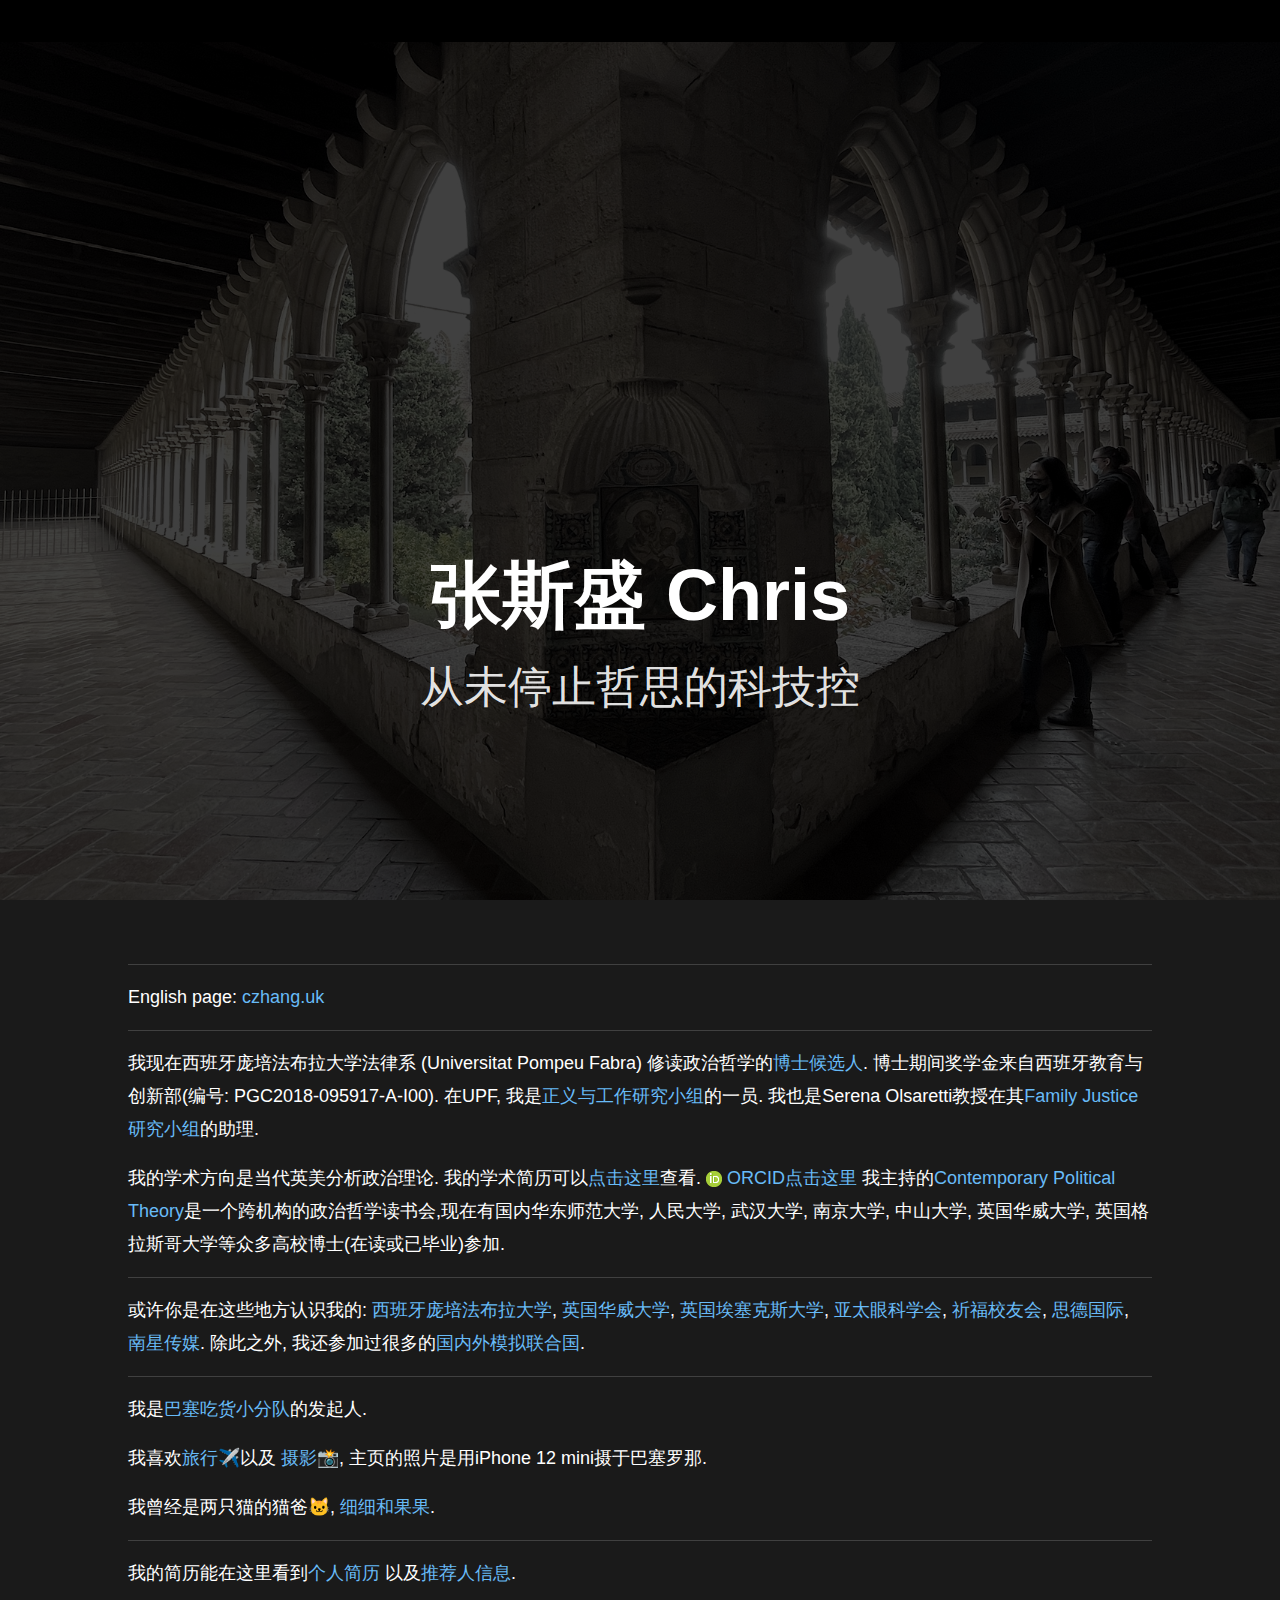
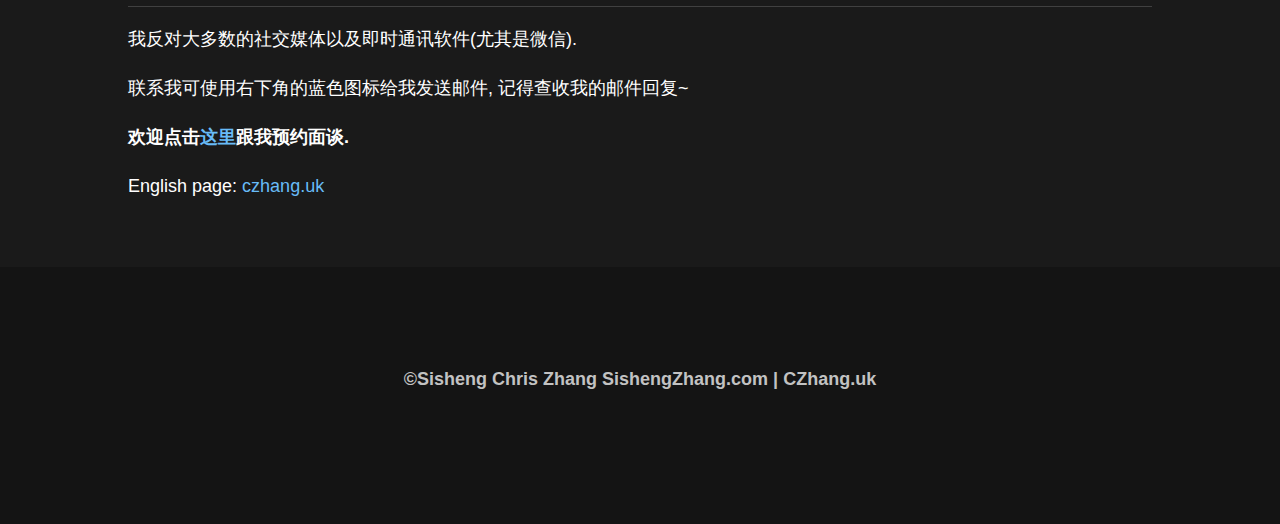
==== commit c0d73e71: "20220315" ====
--- a/index.html
+++ b/index.html
@@ -25,7 +25,7 @@
 	<meta name="viewport" content="width=device-width, initial-scale=1.0, maximum-scale=1.0, user-scalable=0" />
 
 	<title>Sisheng Chris Zhang</title>
-	<link rel="stylesheet" type="text/css" media="all" href="rw_common/themes/Climate/consolidated-0.css?rwcache=665273799" />
+	<link rel="stylesheet" type="text/css" media="all" href="rw_common/themes/Climate/consolidated-0.css?rwcache=669044031" />
 		
 	    
 </head>
@@ -59,7 +59,13 @@
 		<div class="container py-5">
 			<div class="row">
 				<div class="col-sm-0 main">
-					<p>我现在西班牙庞培法布拉大学法律系 (Universitat Pompeu Fabra) 修读政治哲学的<a href="https://www.upf.edu/web/lphi/entry/-/-/153274/adscripcion/sisheng-chris-zhang">博士候选人</a>. 博士期间奖学金来自西班牙教育与创新部(编号: PGC2018-095917-A-I00). 在UPF, 我是<a href="https://www.upf.edu/web/justwork/members">正义与工作研究小组</a>的一员. 我也是Serena Olsaretti教授在其<a href="https://www.demographyethicsandpublicpolicy.org/">Family Justice研究小组</a>的助理.</p>
+					<hr />
+
+<p>English page: <a href="http://www.czhang.uk">czhang.uk</a></p>
+
+<hr />
+
+<p>我现在西班牙庞培法布拉大学法律系 (Universitat Pompeu Fabra) 修读政治哲学的<a href="https://www.upf.edu/web/lphi/entry/-/-/153274/adscripcion/sisheng-chris-zhang">博士候选人</a>. 博士期间奖学金来自西班牙教育与创新部(编号: PGC2018-095917-A-I00). 在UPF, 我是<a href="https://www.upf.edu/web/justwork/members">正义与工作研究小组</a>的一员. 我也是Serena Olsaretti教授在其<a href="https://www.demographyethicsandpublicpolicy.org/">Family Justice研究小组</a>的助理.</p>
 
 <p>我的学术方向是当代英美分析政治理论. 我的学术简历可以<a href="http://ac.czhang.uk">点击这里</a>查看. <img src="resources/ORCIDiD_icon16x16.png" alt="ORCIDiD_icon16x16.png" />
 <a href="https://orcid.org/0000-0002-7326-9671">ORCID点击这里</a> 我主持的<a href="http://cpt.czhang.uk">Contemporary Political Theory</a>是一个跨机构的政治哲学读书会,现在有国内华东师范大学, 人民大学, 武汉大学, 南京大学, 中山大学, 英国华威大学, 英国格拉斯哥大学等众多高校博士(在读或已毕业)参加. </p>
@@ -114,7 +120,7 @@
 		</div>
 	</main>
 
-	<script type="text/javascript" src="rw_common/themes/Climate/js/main.js?rwcache=665273799"></script>
+	<script type="text/javascript" src="rw_common/themes/Climate/js/main.js?rwcache=669044031"></script>
 </body>
 
 </html>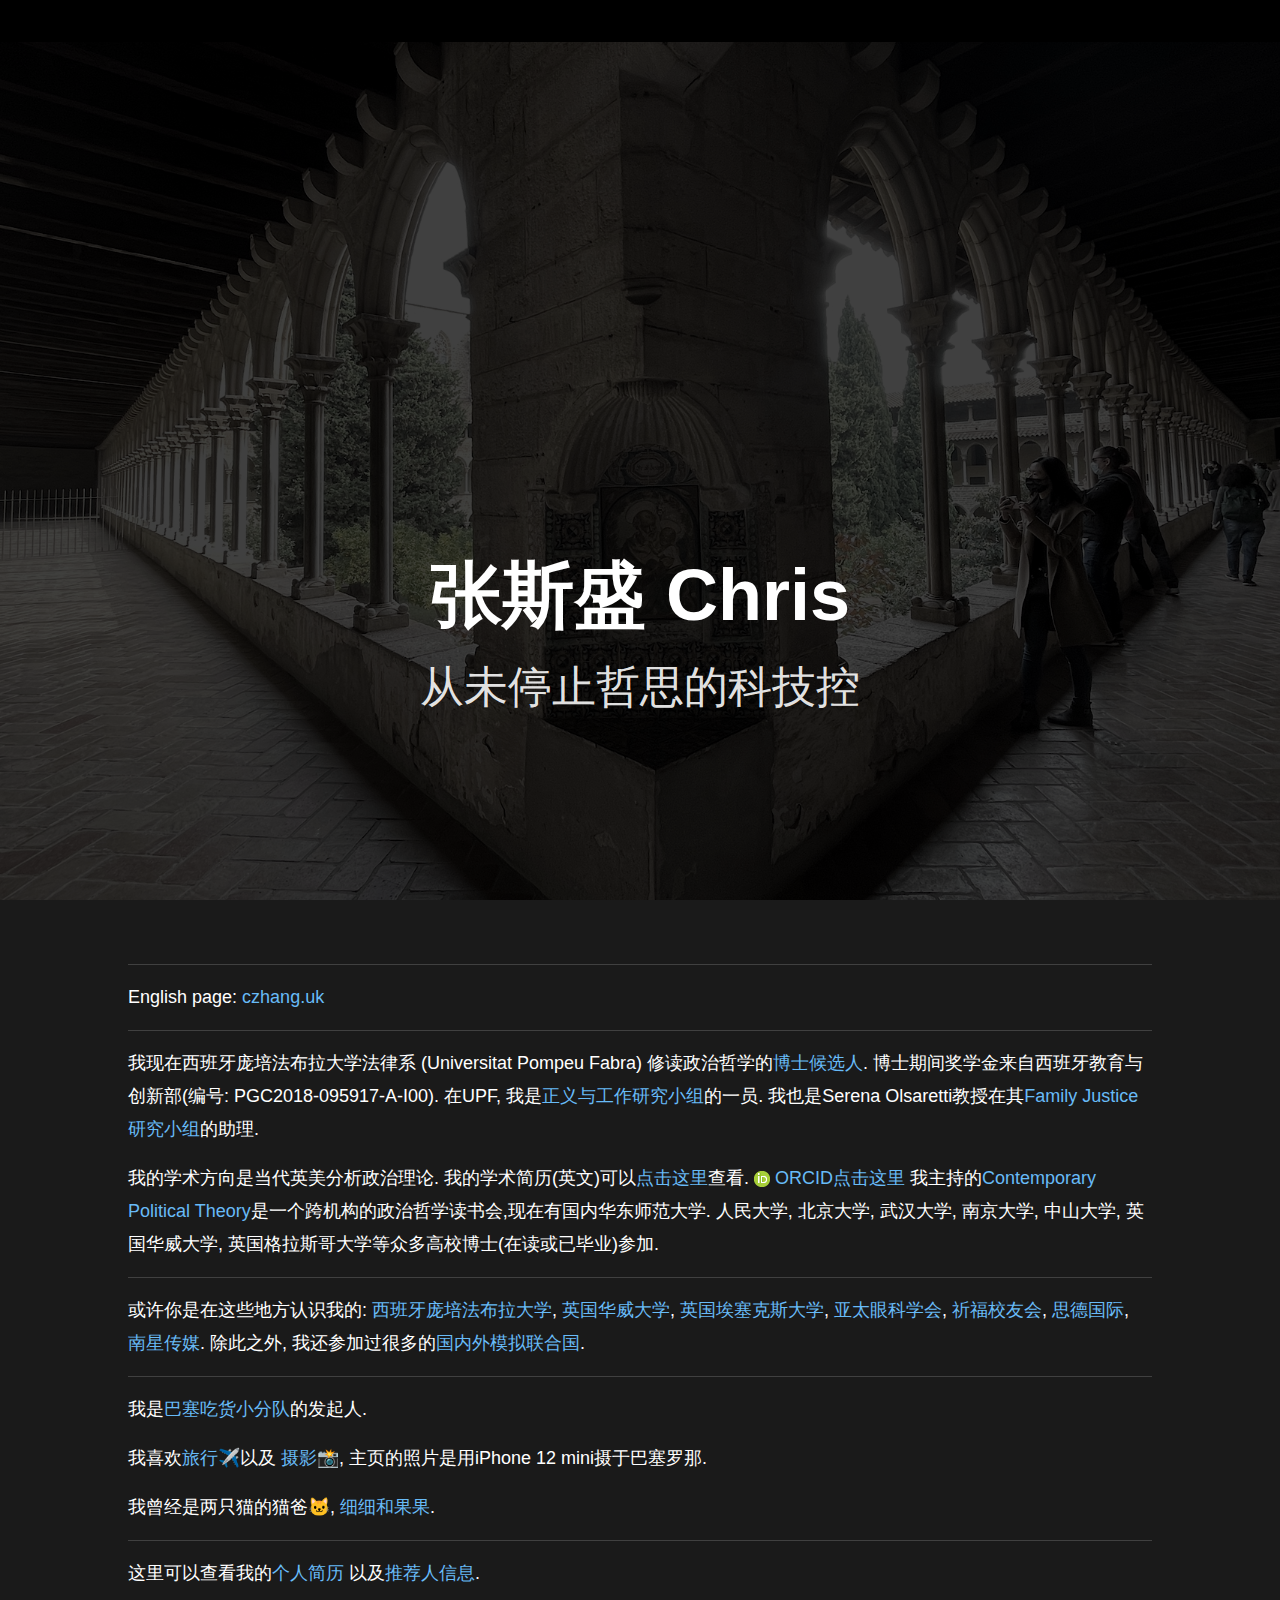
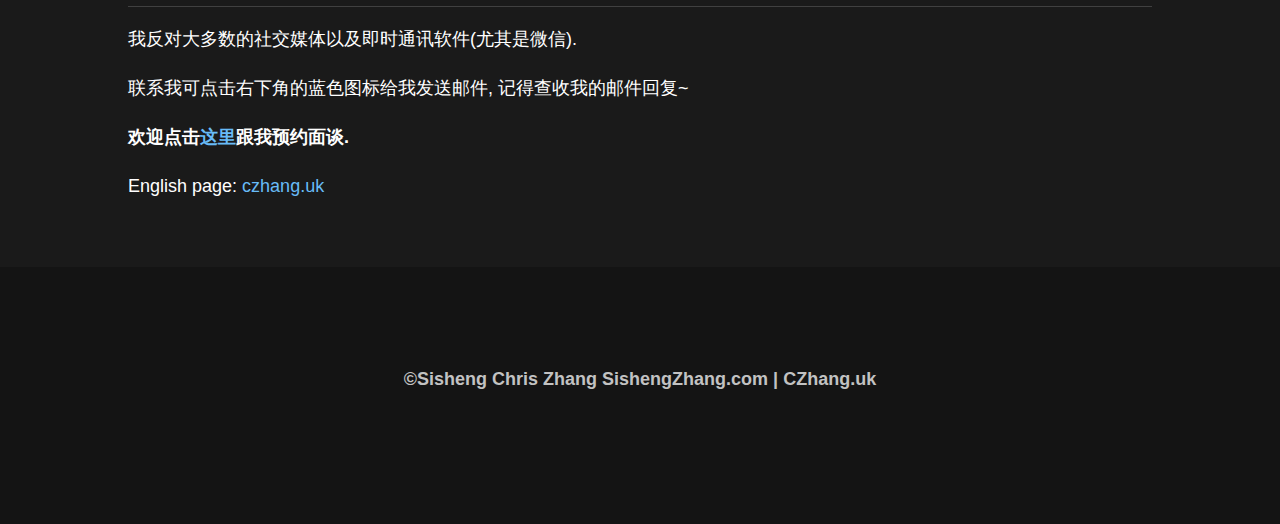
==== commit cda50e88: "change on wording for cv links" ====
--- a/index.html
+++ b/index.html
@@ -25,7 +25,7 @@
 	<meta name="viewport" content="width=device-width, initial-scale=1.0, maximum-scale=1.0, user-scalable=0" />
 
 	<title>Sisheng Chris Zhang</title>
-	<link rel="stylesheet" type="text/css" media="all" href="rw_common/themes/Climate/consolidated-0.css?rwcache=669044031" />
+	<link rel="stylesheet" type="text/css" media="all" href="rw_common/themes/Climate/consolidated-0.css?rwcache=678714198" />
 		
 	    
 </head>
@@ -67,8 +67,8 @@
 
 <p>我现在西班牙庞培法布拉大学法律系 (Universitat Pompeu Fabra) 修读政治哲学的<a href="https://www.upf.edu/web/lphi/entry/-/-/153274/adscripcion/sisheng-chris-zhang">博士候选人</a>. 博士期间奖学金来自西班牙教育与创新部(编号: PGC2018-095917-A-I00). 在UPF, 我是<a href="https://www.upf.edu/web/justwork/members">正义与工作研究小组</a>的一员. 我也是Serena Olsaretti教授在其<a href="https://www.demographyethicsandpublicpolicy.org/">Family Justice研究小组</a>的助理.</p>
 
-<p>我的学术方向是当代英美分析政治理论. 我的学术简历可以<a href="http://ac.czhang.uk">点击这里</a>查看. <img src="resources/ORCIDiD_icon16x16.png" alt="ORCIDiD_icon16x16.png" />
-<a href="https://orcid.org/0000-0002-7326-9671">ORCID点击这里</a> 我主持的<a href="http://cpt.czhang.uk">Contemporary Political Theory</a>是一个跨机构的政治哲学读书会,现在有国内华东师范大学, 人民大学, 武汉大学, 南京大学, 中山大学, 英国华威大学, 英国格拉斯哥大学等众多高校博士(在读或已毕业)参加. </p>
+<p>我的学术方向是当代英美分析政治理论. 我的学术简历(英文)可以<a href="http://ac.czhang.uk">点击这里</a>查看. <img src="resources/ORCIDiD_icon16x16.png" alt="ORCIDiD_icon16x16.png" />
+<a href="https://orcid.org/0000-0002-7326-9671">ORCID点击这里</a> 我主持的<a href="http://cpt.czhang.uk">Contemporary Political Theory</a>是一个跨机构的政治哲学读书会,现在有国内华东师范大学. 人民大学, 北京大学, 武汉大学, 南京大学, 中山大学, 英国华威大学, 英国格拉斯哥大学等众多高校博士(在读或已毕业)参加. </p>
 
 <hr />
 
@@ -84,13 +84,13 @@
 
 <hr />
 
-<p>我的简历能在这里看到<a href="https://u.pcloud.link/publink/show?code=XZ368rXZHqCH0nmxDwfwWs0xz5ySpzNex4qV">个人简历</a> 以及<a href="http://ref.czhang.uk">推荐人信息</a>.</p>
+<p>这里可以查看我的<a href="https://u.pcloud.link/publink/show?code=XZ368rXZHqCH0nmxDwfwWs0xz5ySpzNex4qV">个人简历</a> 以及<a href="http://ref.czhang.uk">推荐人信息</a>.</p>
 
 <hr />
 
 <p>我反对大多数的社交媒体以及即时通讯软件(尤其是微信). </p>
 
-<p>联系我可使用右下角的蓝色图标给我发送邮件, 记得查收我的邮件回复~</p>
+<p>联系我可点击右下角的蓝色图标给我发送邮件, 记得查收我的邮件回复~</p>
 
 <p><strong>欢迎点击<a href="http://meet.czhang.uk">这里</a>跟我预约面谈.</strong></p>
 
@@ -120,7 +120,9 @@
 		</div>
 	</main>
 
-	<script type="text/javascript" src="rw_common/themes/Climate/js/main.js?rwcache=669044031"></script>
+	<script type="text/javascript" src="rw_common/themes/Climate/js/main.js?rwcache=678714198"></script>
+<rapidweaver-badge url="https://www.realmacsoftware.com" position-x="left" position-y="bottom" transition="slide" delay-type="time" delay="1000" mode="auto" target="_blank"><img src= "rw_common/assets/RWBadge.png"  /><p>Made in RapidWeaver</p></rapidweaver-badge>
+<script src="rw_common/assets/rw-badge.js?rwcache=678714198"></script>
 </body>
 
 </html>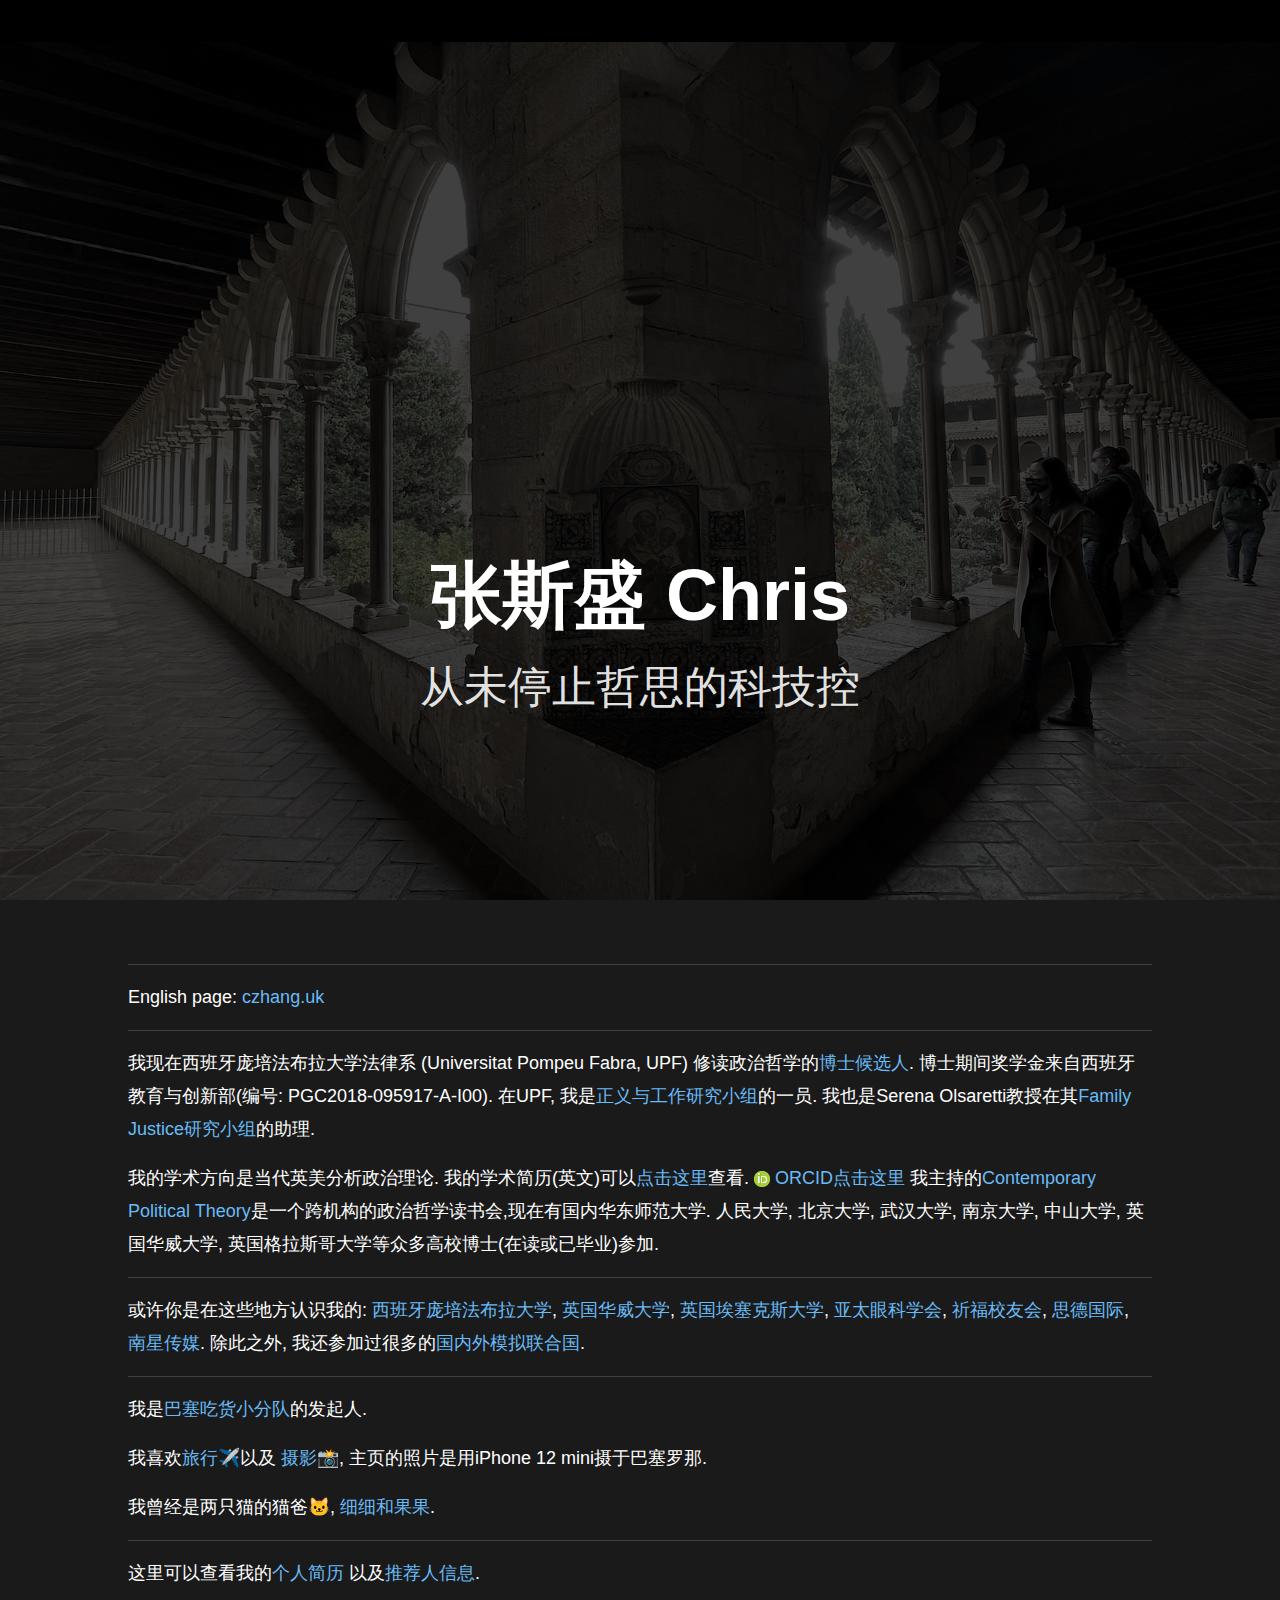
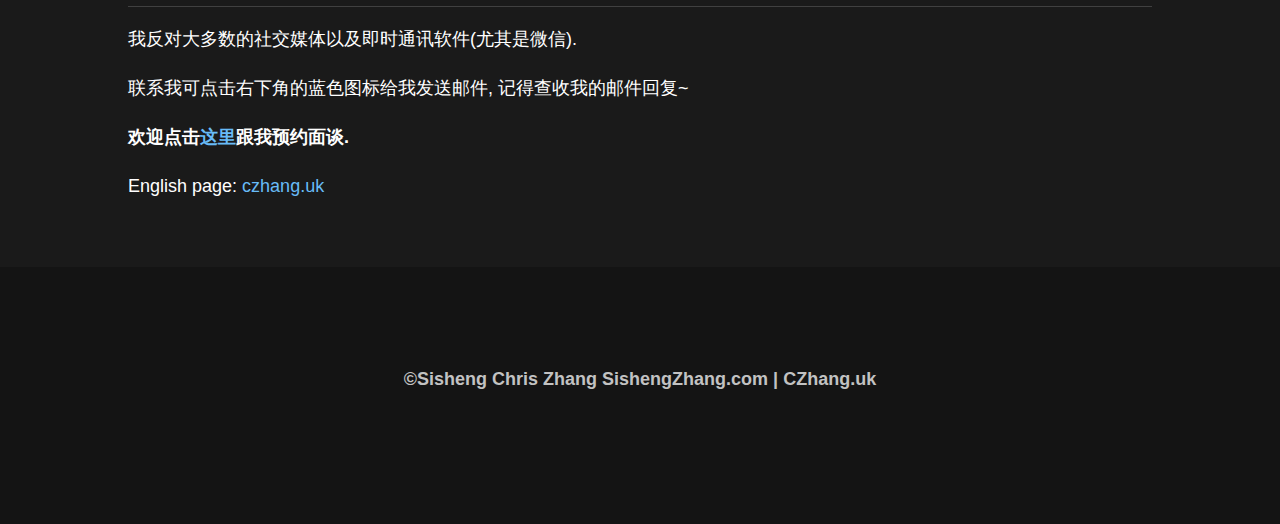
==== commit 72bef3b1: "UPF abbreviation after upf" ====
--- a/index.html
+++ b/index.html
@@ -25,7 +25,7 @@
 	<meta name="viewport" content="width=device-width, initial-scale=1.0, maximum-scale=1.0, user-scalable=0" />
 
 	<title>Sisheng Chris Zhang</title>
-	<link rel="stylesheet" type="text/css" media="all" href="rw_common/themes/Climate/consolidated-0.css?rwcache=678714198" />
+	<link rel="stylesheet" type="text/css" media="all" href="rw_common/themes/Climate/consolidated-0.css?rwcache=678714281" />
 		
 	    
 </head>
@@ -65,7 +65,7 @@
 
 <hr />
 
-<p>我现在西班牙庞培法布拉大学法律系 (Universitat Pompeu Fabra) 修读政治哲学的<a href="https://www.upf.edu/web/lphi/entry/-/-/153274/adscripcion/sisheng-chris-zhang">博士候选人</a>. 博士期间奖学金来自西班牙教育与创新部(编号: PGC2018-095917-A-I00). 在UPF, 我是<a href="https://www.upf.edu/web/justwork/members">正义与工作研究小组</a>的一员. 我也是Serena Olsaretti教授在其<a href="https://www.demographyethicsandpublicpolicy.org/">Family Justice研究小组</a>的助理.</p>
+<p>我现在西班牙庞培法布拉大学法律系 (Universitat Pompeu Fabra, UPF) 修读政治哲学的<a href="https://www.upf.edu/web/lphi/entry/-/-/153274/adscripcion/sisheng-chris-zhang">博士候选人</a>. 博士期间奖学金来自西班牙教育与创新部(编号: PGC2018-095917-A-I00). 在UPF, 我是<a href="https://www.upf.edu/web/justwork/members">正义与工作研究小组</a>的一员. 我也是Serena Olsaretti教授在其<a href="https://www.demographyethicsandpublicpolicy.org/">Family Justice研究小组</a>的助理.</p>
 
 <p>我的学术方向是当代英美分析政治理论. 我的学术简历(英文)可以<a href="http://ac.czhang.uk">点击这里</a>查看. <img src="resources/ORCIDiD_icon16x16.png" alt="ORCIDiD_icon16x16.png" />
 <a href="https://orcid.org/0000-0002-7326-9671">ORCID点击这里</a> 我主持的<a href="http://cpt.czhang.uk">Contemporary Political Theory</a>是一个跨机构的政治哲学读书会,现在有国内华东师范大学. 人民大学, 北京大学, 武汉大学, 南京大学, 中山大学, 英国华威大学, 英国格拉斯哥大学等众多高校博士(在读或已毕业)参加. </p>
@@ -120,9 +120,9 @@
 		</div>
 	</main>
 
-	<script type="text/javascript" src="rw_common/themes/Climate/js/main.js?rwcache=678714198"></script>
+	<script type="text/javascript" src="rw_common/themes/Climate/js/main.js?rwcache=678714281"></script>
 <rapidweaver-badge url="https://www.realmacsoftware.com" position-x="left" position-y="bottom" transition="slide" delay-type="time" delay="1000" mode="auto" target="_blank"><img src= "rw_common/assets/RWBadge.png"  /><p>Made in RapidWeaver</p></rapidweaver-badge>
-<script src="rw_common/assets/rw-badge.js?rwcache=678714198"></script>
+<script src="rw_common/assets/rw-badge.js?rwcache=678714281"></script>
 </body>
 
 </html>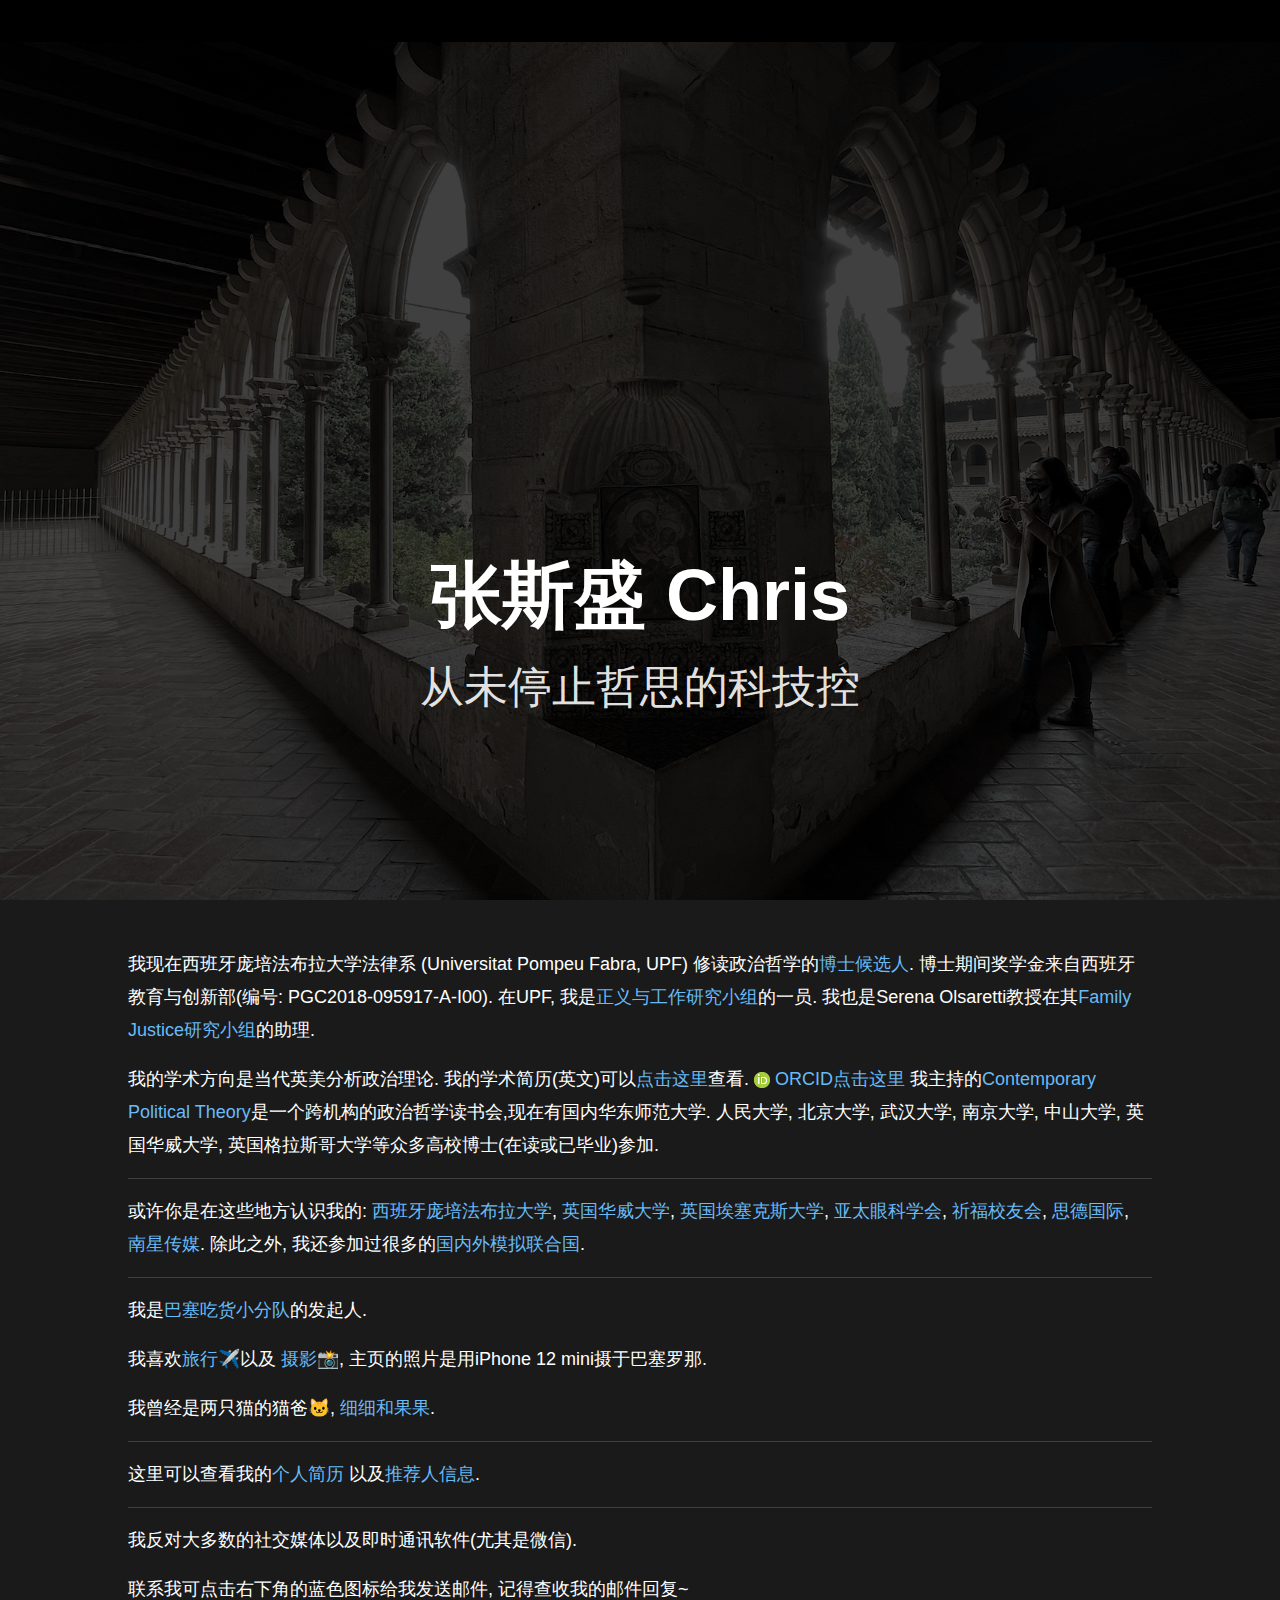
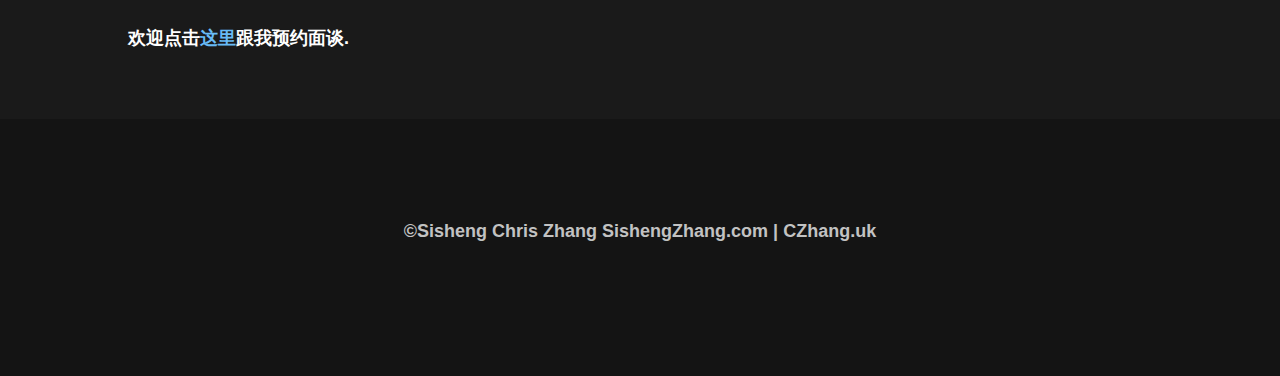
==== commit 4a8f7e60: "language icon in the corner" ====
--- a/index.html
+++ b/index.html
@@ -25,7 +25,7 @@
 	<meta name="viewport" content="width=device-width, initial-scale=1.0, maximum-scale=1.0, user-scalable=0" />
 
 	<title>Sisheng Chris Zhang</title>
-	<link rel="stylesheet" type="text/css" media="all" href="rw_common/themes/Climate/consolidated-0.css?rwcache=678714281" />
+	<link rel="stylesheet" type="text/css" media="all" href="rw_common/themes/Climate/consolidated-0.css?rwcache=678714759" />
 		
 	    
 </head>
@@ -59,13 +59,7 @@
 		<div class="container py-5">
 			<div class="row">
 				<div class="col-sm-0 main">
-					<hr />
-
-<p>English page: <a href="http://www.czhang.uk">czhang.uk</a></p>
-
-<hr />
-
-<p>我现在西班牙庞培法布拉大学法律系 (Universitat Pompeu Fabra, UPF) 修读政治哲学的<a href="https://www.upf.edu/web/lphi/entry/-/-/153274/adscripcion/sisheng-chris-zhang">博士候选人</a>. 博士期间奖学金来自西班牙教育与创新部(编号: PGC2018-095917-A-I00). 在UPF, 我是<a href="https://www.upf.edu/web/justwork/members">正义与工作研究小组</a>的一员. 我也是Serena Olsaretti教授在其<a href="https://www.demographyethicsandpublicpolicy.org/">Family Justice研究小组</a>的助理.</p>
+					<p>我现在西班牙庞培法布拉大学法律系 (Universitat Pompeu Fabra, UPF) 修读政治哲学的<a href="https://www.upf.edu/web/lphi/entry/-/-/153274/adscripcion/sisheng-chris-zhang">博士候选人</a>. 博士期间奖学金来自西班牙教育与创新部(编号: PGC2018-095917-A-I00). 在UPF, 我是<a href="https://www.upf.edu/web/justwork/members">正义与工作研究小组</a>的一员. 我也是Serena Olsaretti教授在其<a href="https://www.demographyethicsandpublicpolicy.org/">Family Justice研究小组</a>的助理.</p>
 
 <p>我的学术方向是当代英美分析政治理论. 我的学术简历(英文)可以<a href="http://ac.czhang.uk">点击这里</a>查看. <img src="resources/ORCIDiD_icon16x16.png" alt="ORCIDiD_icon16x16.png" />
 <a href="https://orcid.org/0000-0002-7326-9671">ORCID点击这里</a> 我主持的<a href="http://cpt.czhang.uk">Contemporary Political Theory</a>是一个跨机构的政治哲学读书会,现在有国内华东师范大学. 人民大学, 北京大学, 武汉大学, 南京大学, 中山大学, 英国华威大学, 英国格拉斯哥大学等众多高校博士(在读或已毕业)参加. </p>
@@ -93,8 +87,6 @@
 <p>联系我可点击右下角的蓝色图标给我发送邮件, 记得查收我的邮件回复~</p>
 
 <p><strong>欢迎点击<a href="http://meet.czhang.uk">这里</a>跟我预约面谈.</strong></p>
-
-<p>English page: <a href="http://www.czhang.uk">czhang.uk</a></p>
                 </div>
 
                 <div class="col-sm-0 sidebar">
@@ -120,9 +112,9 @@
 		</div>
 	</main>
 
-	<script type="text/javascript" src="rw_common/themes/Climate/js/main.js?rwcache=678714281"></script>
-<rapidweaver-badge url="https://www.realmacsoftware.com" position-x="left" position-y="bottom" transition="slide" delay-type="time" delay="1000" mode="auto" target="_blank"><img src= "rw_common/assets/RWBadge.png"  /><p>Made in RapidWeaver</p></rapidweaver-badge>
-<script src="rw_common/assets/rw-badge.js?rwcache=678714281"></script>
+	<script type="text/javascript" src="rw_common/themes/Climate/js/main.js?rwcache=678714759"></script>
+<rapidweaver-badge url="https://czhang.uk  " position-x="left" position-y="bottom" transition="slide" delay-type="time" delay="1000" mode="auto" target="_blank"><img src= "rw_common/assets/Screenshot 2022-07-05 at 13.49.10.png"  /><p>English Page</p></rapidweaver-badge>
+<script src="rw_common/assets/rw-badge.js?rwcache=678714759"></script>
 </body>
 
 </html>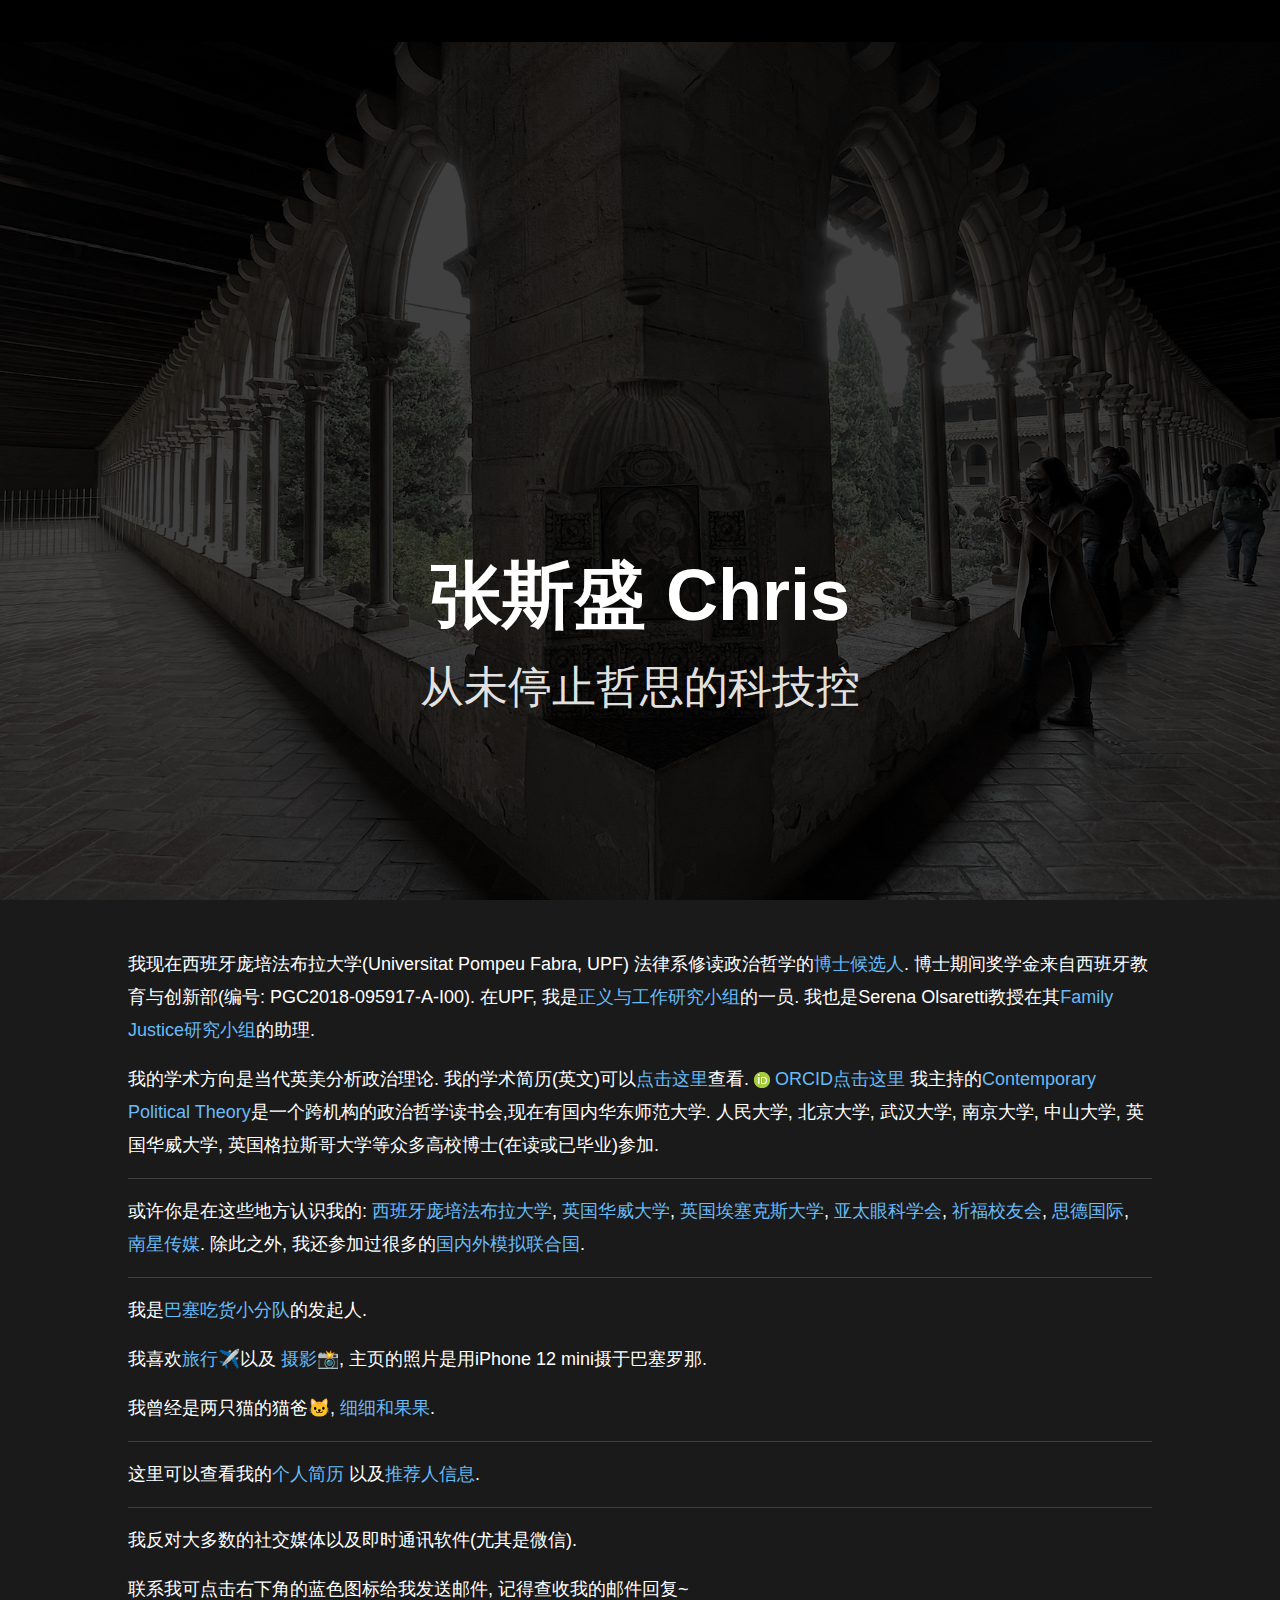
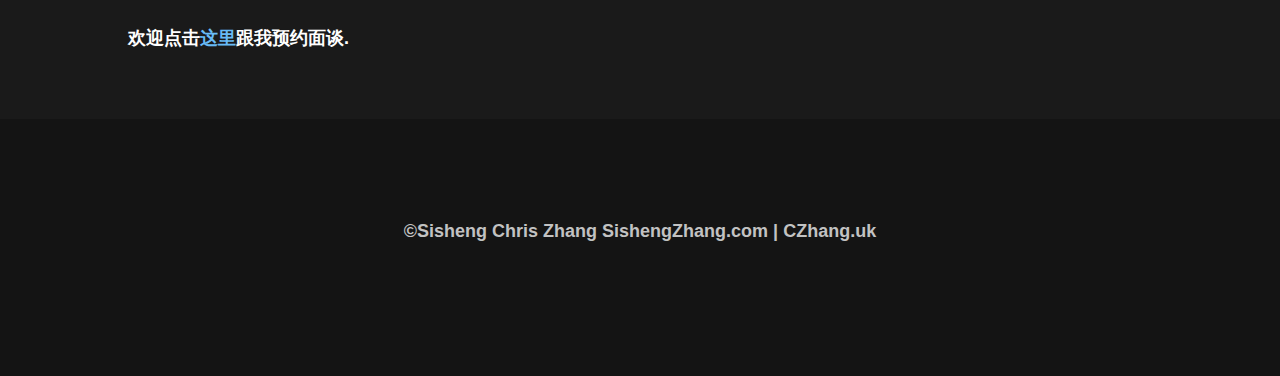
==== commit c6ee4a0e: "dret" ====
--- a/index.html
+++ b/index.html
@@ -25,7 +25,7 @@
 	<meta name="viewport" content="width=device-width, initial-scale=1.0, maximum-scale=1.0, user-scalable=0" />
 
 	<title>Sisheng Chris Zhang</title>
-	<link rel="stylesheet" type="text/css" media="all" href="rw_common/themes/Climate/consolidated-0.css?rwcache=678714759" />
+	<link rel="stylesheet" type="text/css" media="all" href="rw_common/themes/Climate/consolidated-0.css?rwcache=678715183" />
 		
 	    
 </head>
@@ -59,7 +59,7 @@
 		<div class="container py-5">
 			<div class="row">
 				<div class="col-sm-0 main">
-					<p>我现在西班牙庞培法布拉大学法律系 (Universitat Pompeu Fabra, UPF) 修读政治哲学的<a href="https://www.upf.edu/web/lphi/entry/-/-/153274/adscripcion/sisheng-chris-zhang">博士候选人</a>. 博士期间奖学金来自西班牙教育与创新部(编号: PGC2018-095917-A-I00). 在UPF, 我是<a href="https://www.upf.edu/web/justwork/members">正义与工作研究小组</a>的一员. 我也是Serena Olsaretti教授在其<a href="https://www.demographyethicsandpublicpolicy.org/">Family Justice研究小组</a>的助理.</p>
+					<p>我现在西班牙庞培法布拉大学(Universitat Pompeu Fabra, UPF) 法律系修读政治哲学的<a href="https://www.upf.edu/web/lphi/entry/-/-/153274/adscripcion/sisheng-chris-zhang">博士候选人</a>. 博士期间奖学金来自西班牙教育与创新部(编号: PGC2018-095917-A-I00). 在UPF, 我是<a href="https://www.upf.edu/web/justwork/members">正义与工作研究小组</a>的一员. 我也是Serena Olsaretti教授在其<a href="https://www.demographyethicsandpublicpolicy.org/">Family Justice研究小组</a>的助理.</p>
 
 <p>我的学术方向是当代英美分析政治理论. 我的学术简历(英文)可以<a href="http://ac.czhang.uk">点击这里</a>查看. <img src="resources/ORCIDiD_icon16x16.png" alt="ORCIDiD_icon16x16.png" />
 <a href="https://orcid.org/0000-0002-7326-9671">ORCID点击这里</a> 我主持的<a href="http://cpt.czhang.uk">Contemporary Political Theory</a>是一个跨机构的政治哲学读书会,现在有国内华东师范大学. 人民大学, 北京大学, 武汉大学, 南京大学, 中山大学, 英国华威大学, 英国格拉斯哥大学等众多高校博士(在读或已毕业)参加. </p>
@@ -112,9 +112,9 @@
 		</div>
 	</main>
 
-	<script type="text/javascript" src="rw_common/themes/Climate/js/main.js?rwcache=678714759"></script>
+	<script type="text/javascript" src="rw_common/themes/Climate/js/main.js?rwcache=678715183"></script>
 <rapidweaver-badge url="https://czhang.uk  " position-x="left" position-y="bottom" transition="slide" delay-type="time" delay="1000" mode="auto" target="_blank"><img src= "rw_common/assets/Screenshot 2022-07-05 at 13.49.10.png"  /><p>English Page</p></rapidweaver-badge>
-<script src="rw_common/assets/rw-badge.js?rwcache=678714759"></script>
+<script src="rw_common/assets/rw-badge.js?rwcache=678715183"></script>
 </body>
 
 </html>